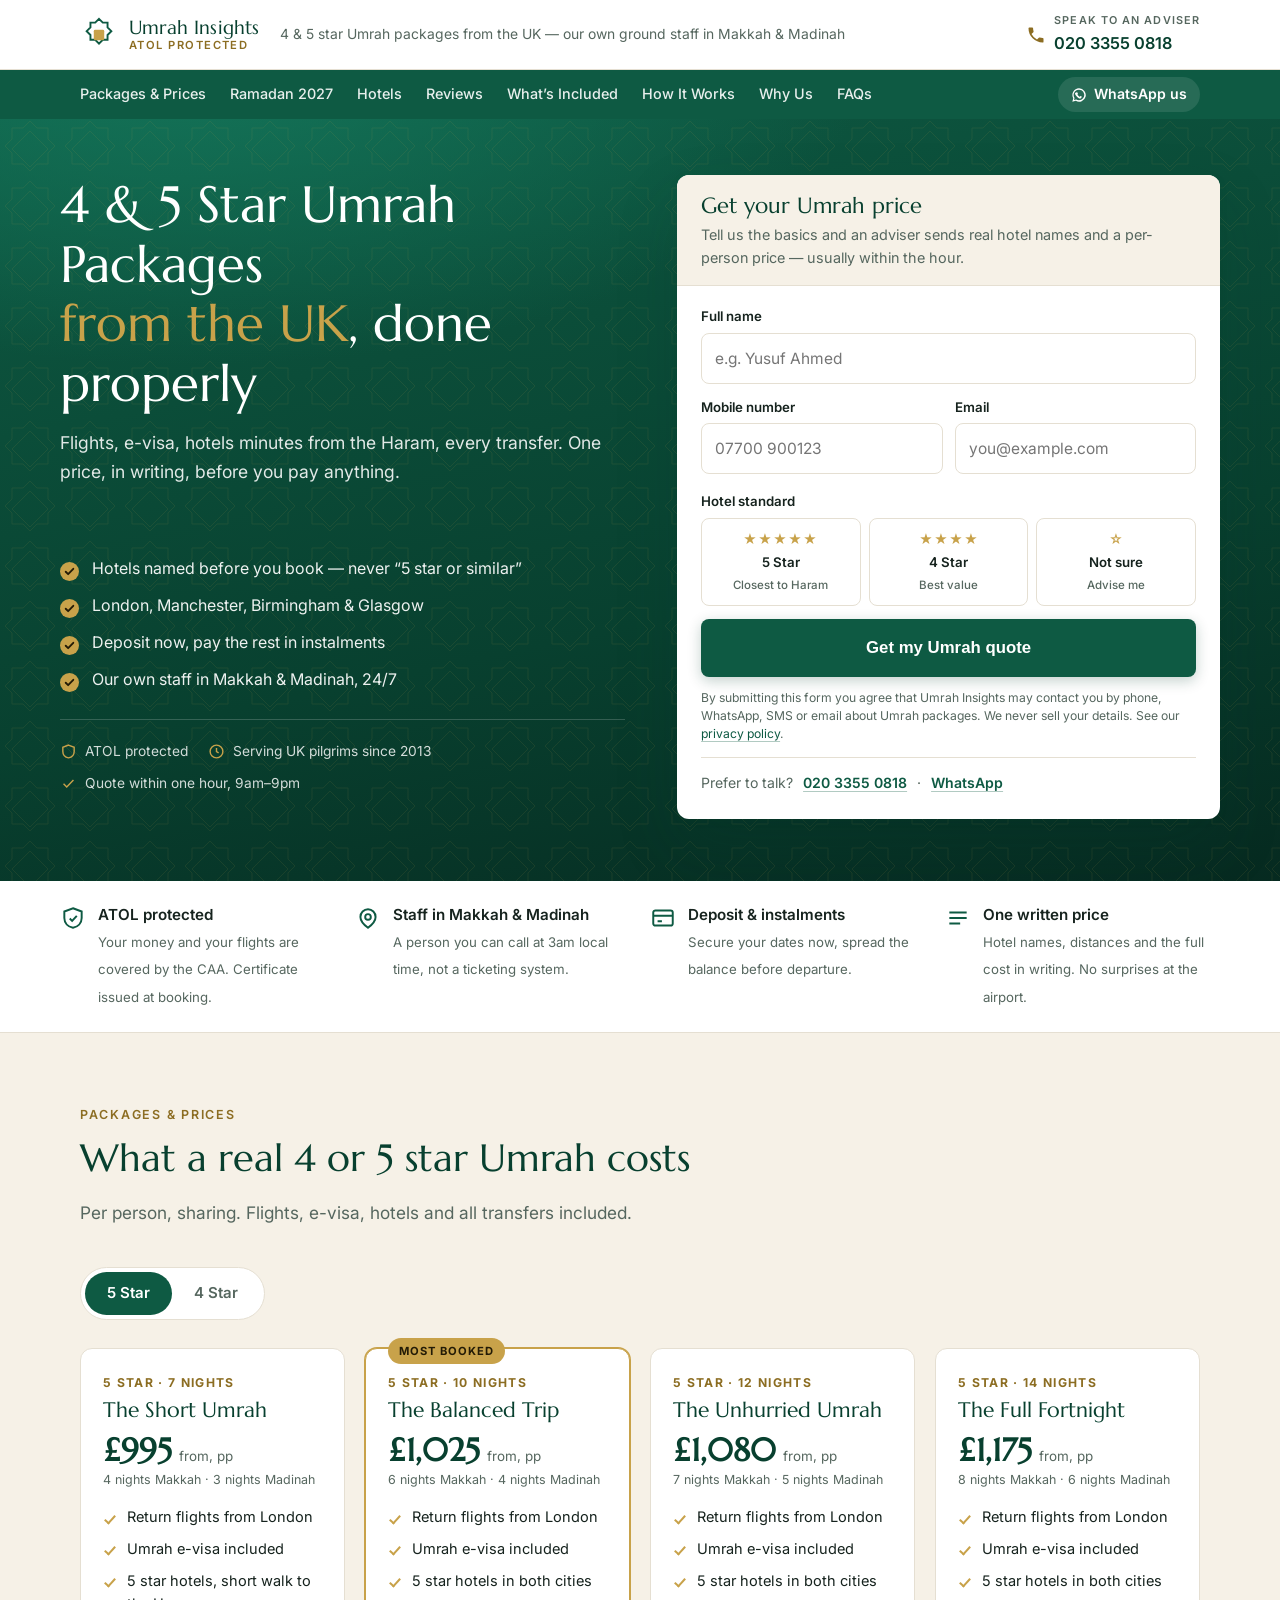
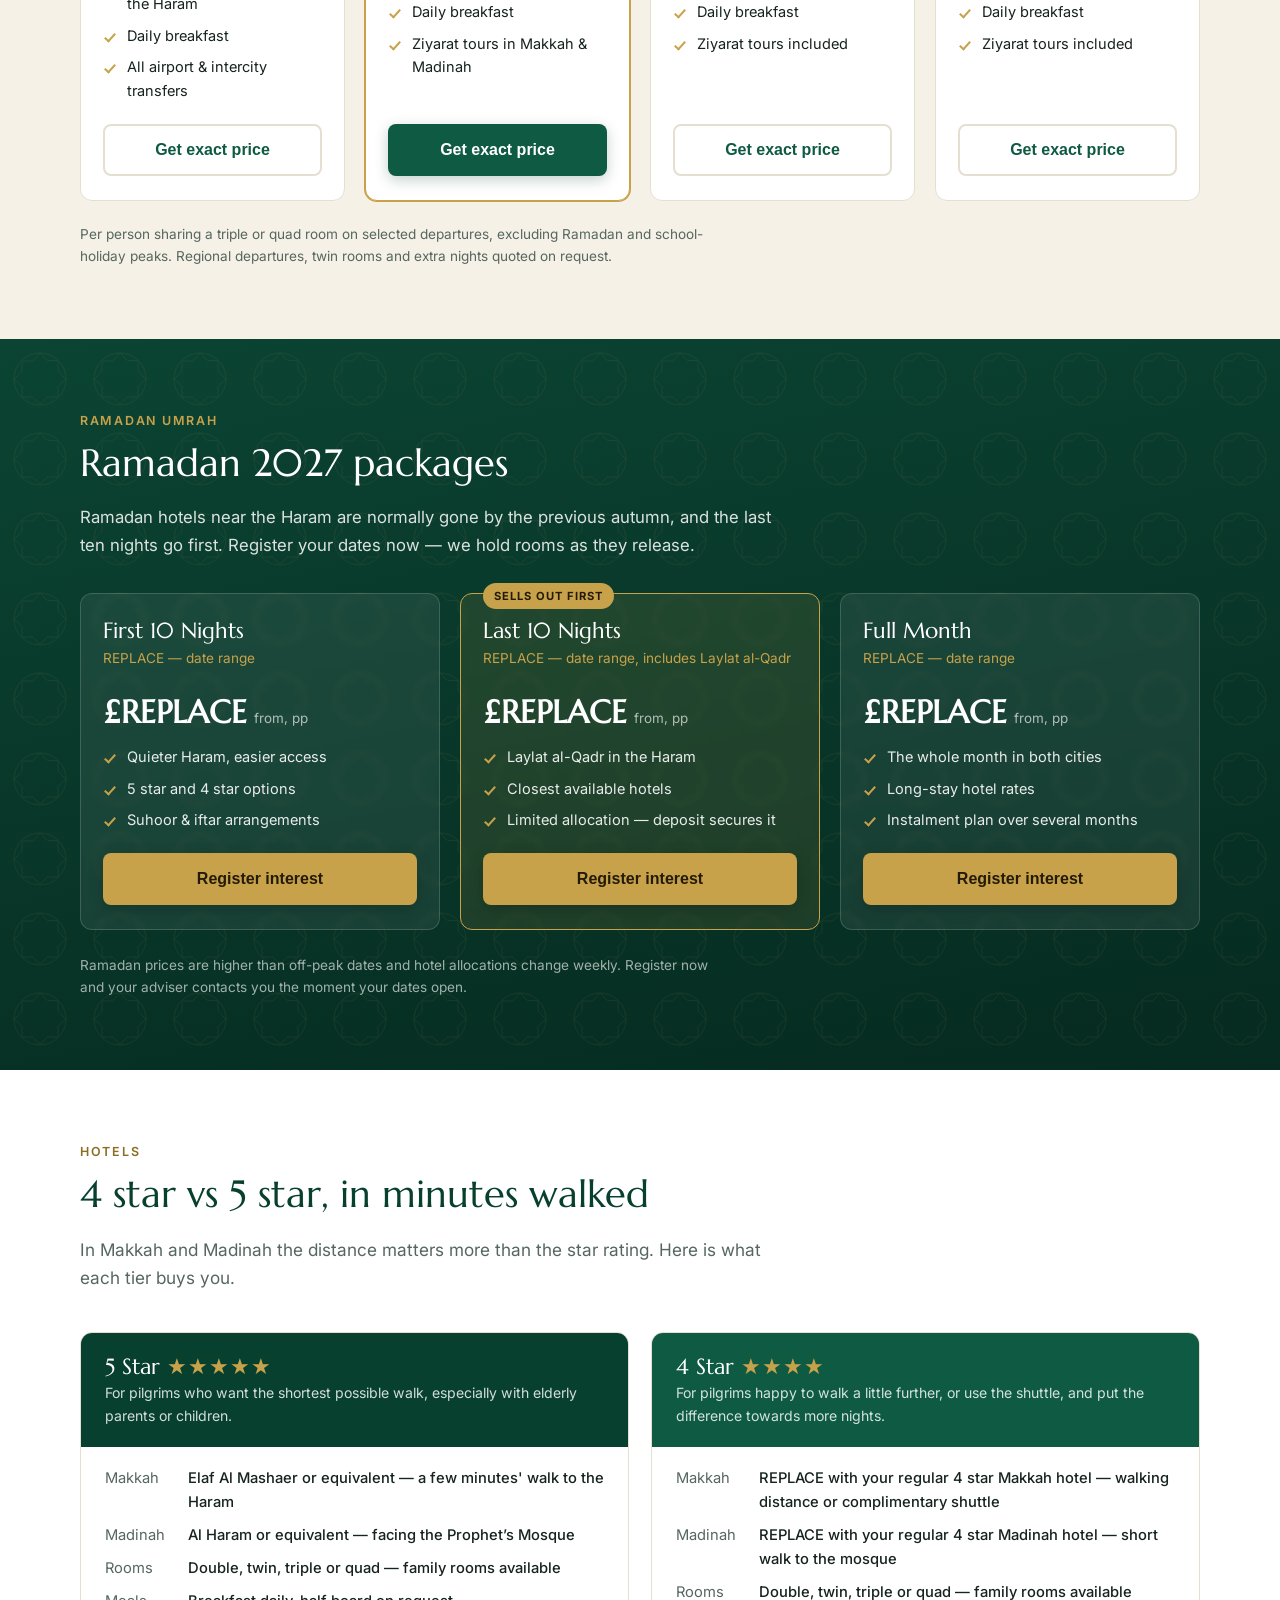
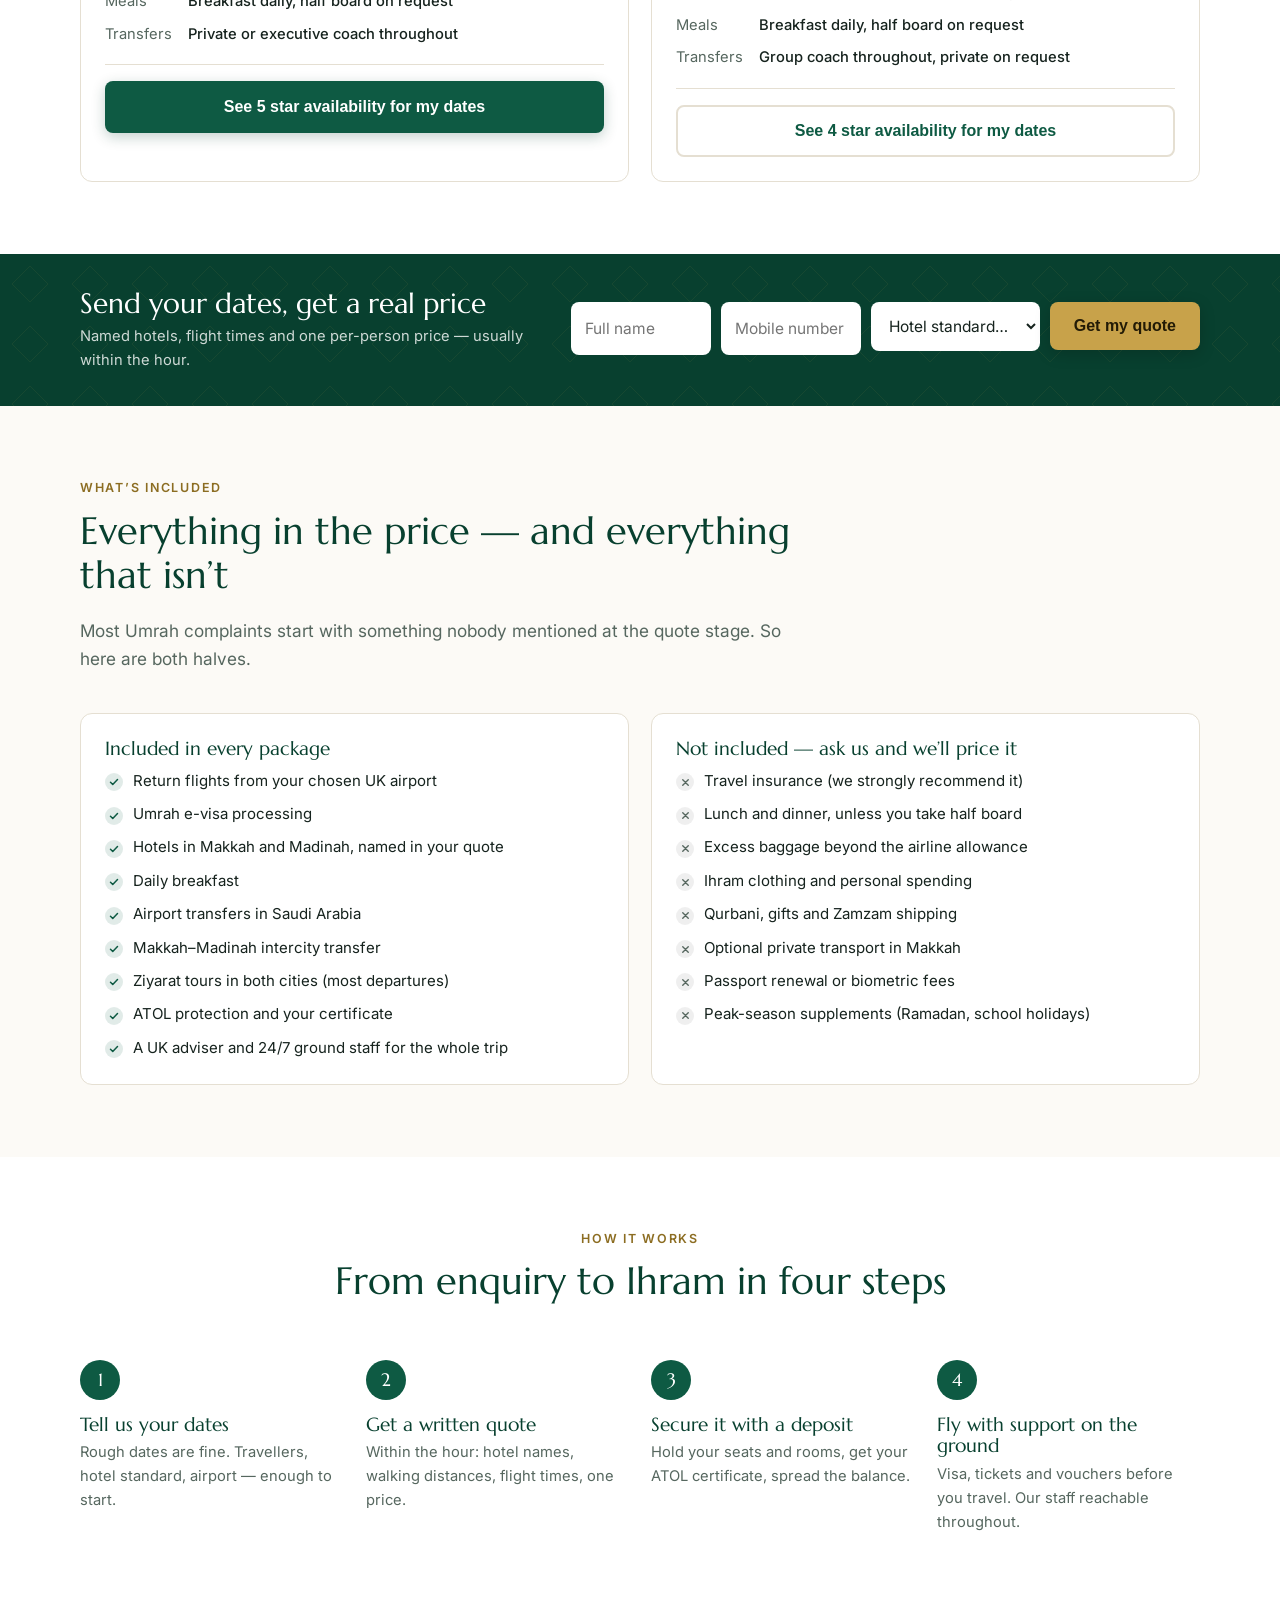
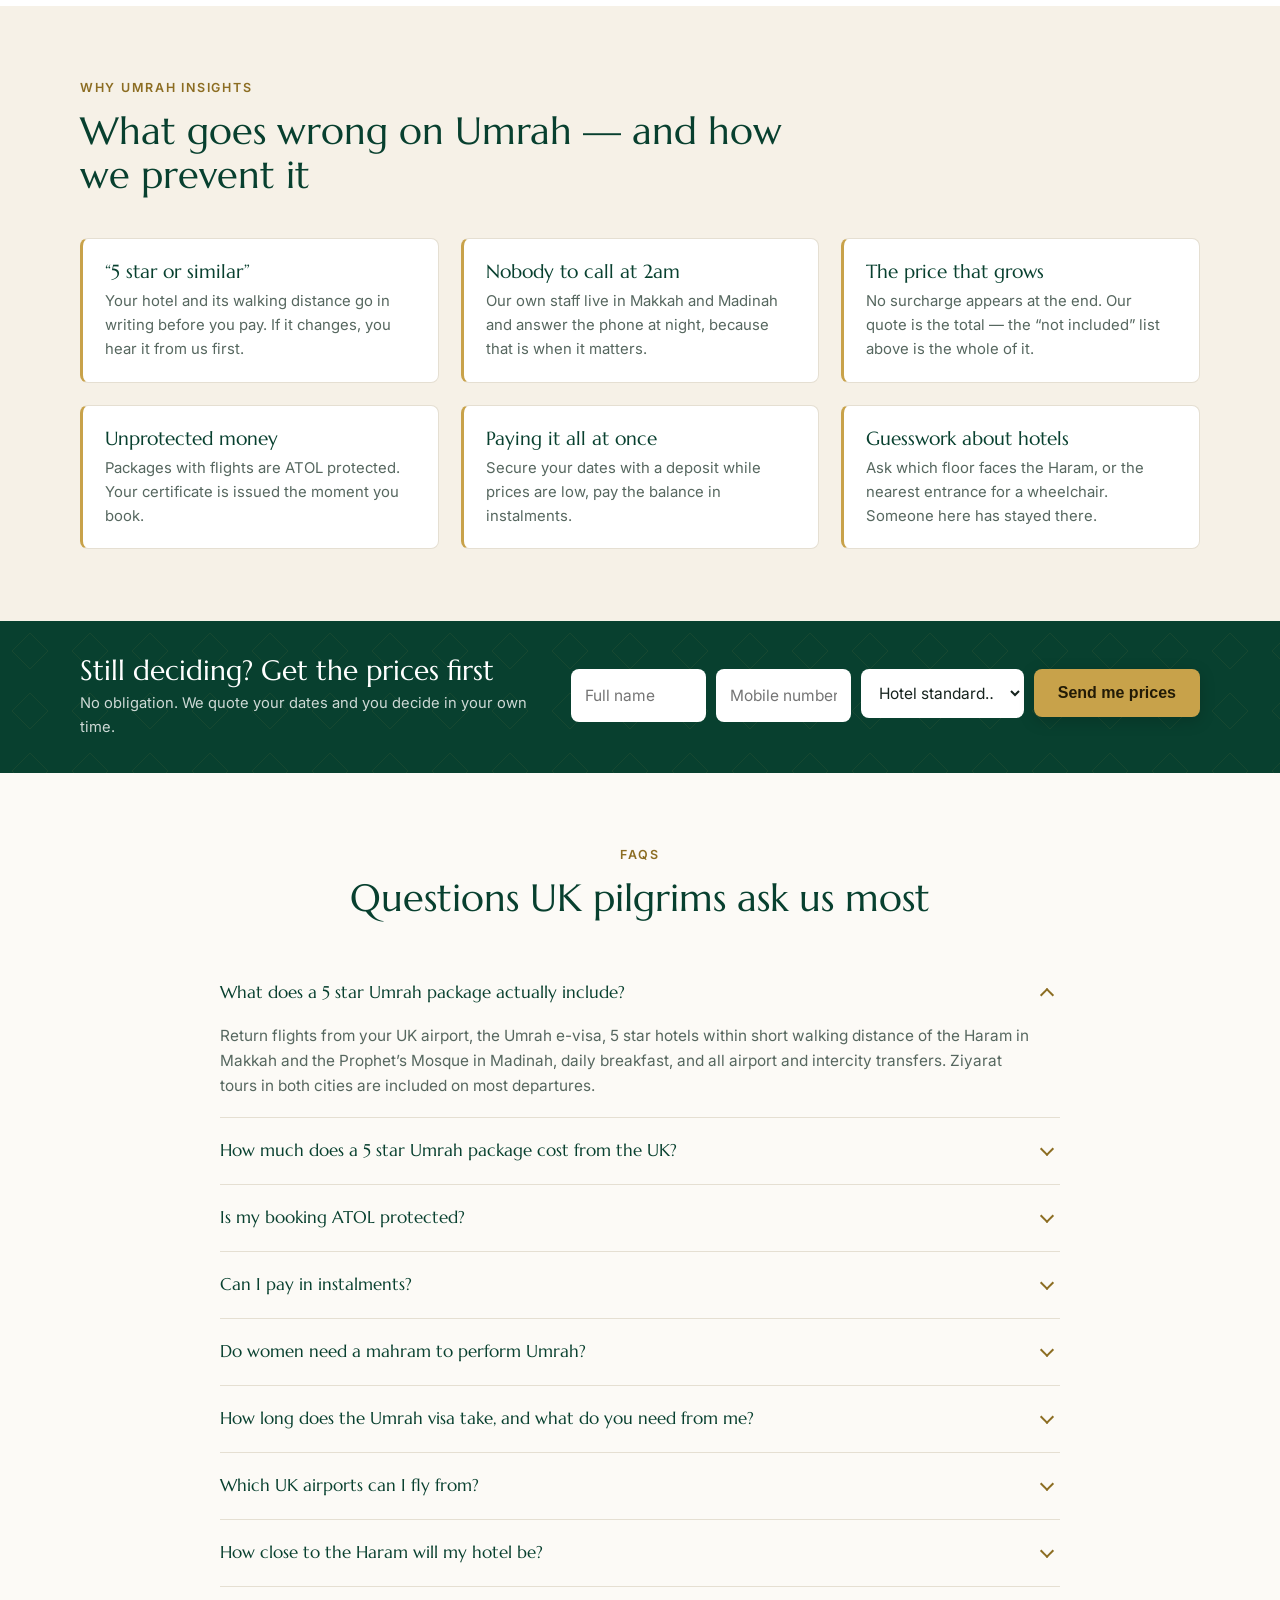
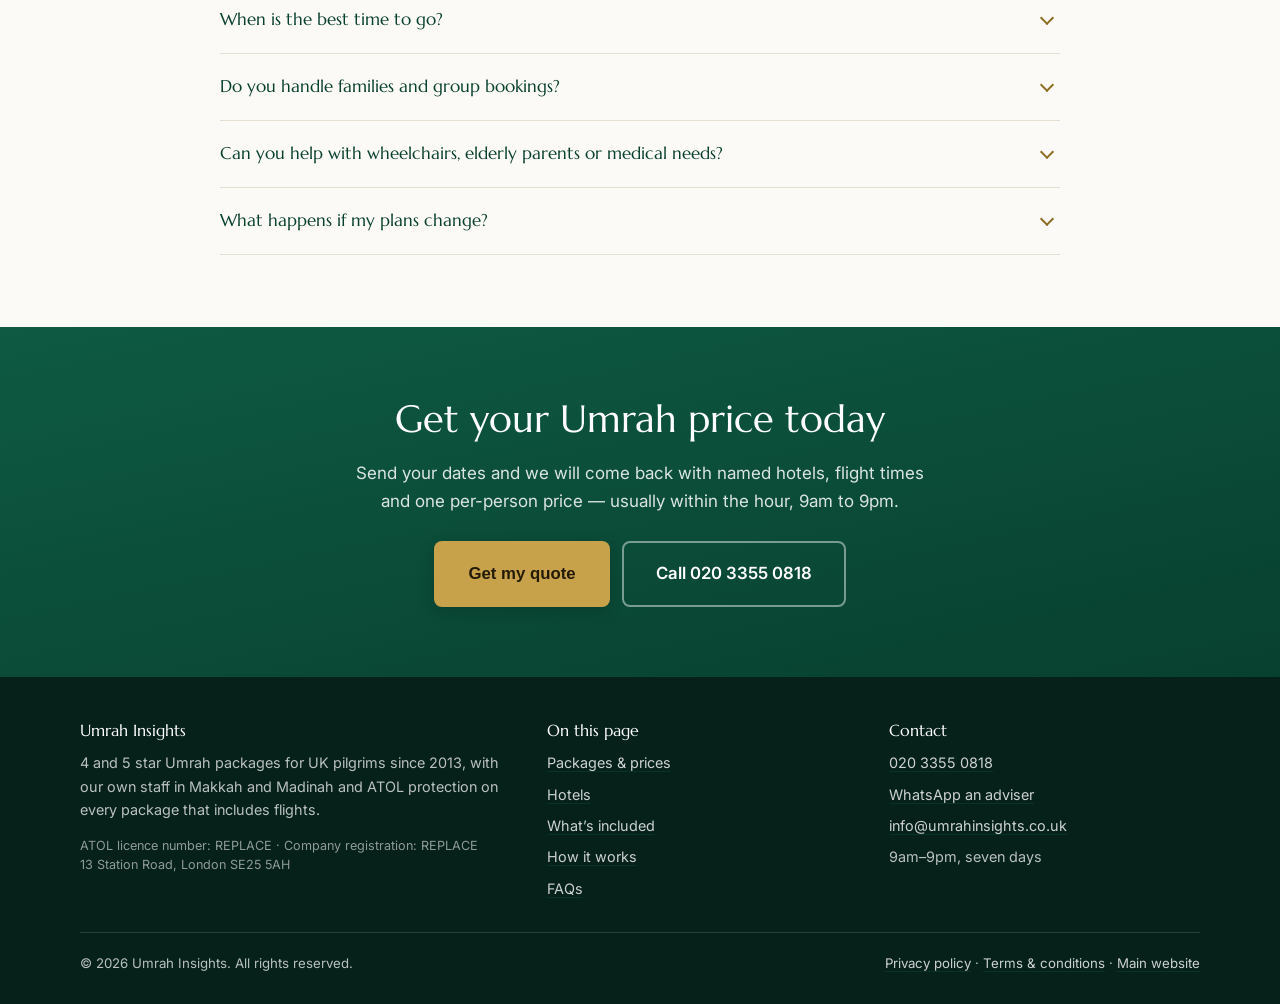
==== index.html @ 928cb1f3 "Umrah conversion landing page — UK 4 and 5 star lead capture Static landing page for UK Google Ads t" ====
<!DOCTYPE html>
<html lang="en-GB">
<head>
<meta charset="utf-8">
<meta name="viewport" content="width=device-width, initial-scale=1">
<title>4 &amp; 5 Star Umrah Packages 2026 from the UK | ATOL Protected | Umrah Insights</title>
<meta name="description" content="Premium 4 and 5 star Umrah packages from the UK — flights, e-visa, hotels minutes from the Haram and all transfers. ATOL protected, own ground staff in Makkah &amp; Madinah, instalment plans. Get your quote in one hour.">
<link rel="canonical" href="https://umrahinsights.co.uk/umrah-packages-uk/">
<meta name="robots" content="index,follow,max-image-preview:large">

<meta property="og:type" content="website">
<meta property="og:locale" content="en_GB">
<meta property="og:title" content="4 &amp; 5 Star Umrah Packages from the UK — ATOL Protected">
<meta property="og:description" content="Hotels minutes from the Haram, flights from London, Manchester and Birmingham, e-visa and transfers included. Quote within one hour.">
<meta property="og:url" content="https://umrahinsights.co.uk/umrah-packages-uk/">
<meta property="og:site_name" content="Umrah Insights">

<link rel="preconnect" href="https://fonts.googleapis.com">
<link rel="preconnect" href="https://fonts.gstatic.com" crossorigin>
<!-- Fonts never block first paint: text renders in the system fallback, then swaps. -->
<link rel="preload" as="style" href="https://fonts.googleapis.com/css2?family=Marcellus&family=Inter:wght@400;500;600;700&display=swap">
<link rel="stylesheet" href="https://fonts.googleapis.com/css2?family=Marcellus&family=Inter:wght@400;500;600;700&display=swap" media="print" onload="this.media='all'">
<noscript><link rel="stylesheet" href="https://fonts.googleapis.com/css2?family=Marcellus&family=Inter:wght@400;500;600;700&display=swap"></noscript>
<link rel="stylesheet" href="assets/css/umrah.css">
<link rel="icon" href="data:image/svg+xml,<svg xmlns='http://www.w3.org/2000/svg' viewBox='0 0 32 32'><rect width='32' height='32' rx='6' fill='%230E5A43'/><path d='M16 5l3 3h4v4l3 3-3 3v4h-4l-3 3-3-3H9v-4l-3-3 3-3V8h4z' fill='none' stroke='%23C8A24A' stroke-width='1.6'/><rect x='12' y='12' width='8' height='8' rx='1' fill='%23C8A24A'/></svg>">

<!-- ==============================================================
     GOOGLE ADS / GA4 — replace both IDs before spending a penny.
     AW-XXXXXXXXXX = Google Ads conversion ID
     G-XXXXXXXXXX  = GA4 measurement ID
     Conversion, call and WhatsApp events fire from assets/js/umrah.js
     ============================================================== -->
<script>window.dataLayer=window.dataLayer||[];function gtag(){dataLayer.push(arguments);}gtag('js',new Date());</script>
<script async src="https://www.googletagmanager.com/gtag/js?id=AW-XXXXXXXXXX"></script>
<script>gtag('config','AW-XXXXXXXXXX');gtag('config','G-XXXXXXXXXX');</script>

<script type="application/ld+json">
{
  "@context":"https://schema.org",
  "@graph":[
    {
      "@type":"TravelAgency",
      "@id":"https://umrahinsights.co.uk/#org",
      "name":"Umrah Insights",
      "url":"https://umrahinsights.co.uk/",
      "telephone":"+44-20-3355-0818",
      "email":"info@umrahinsights.co.uk",
      "priceRange":"££",
      "areaServed":{"@type":"Country","name":"United Kingdom"},
      "address":{"@type":"PostalAddress","streetAddress":"13 Station Road","addressLocality":"London","postalCode":"SE25 5AH","addressCountry":"GB"},
      "contactPoint":{"@type":"ContactPoint","telephone":"+44-20-3355-0818","contactType":"sales","areaServed":"GB","availableLanguage":["English","Urdu","Arabic"]}
    },
    {
      "@type":"Service",
      "name":"4 and 5 Star Umrah Packages from the UK",
      "serviceType":"Umrah pilgrimage package",
      "provider":{"@id":"https://umrahinsights.co.uk/#org"},
      "areaServed":{"@type":"Country","name":"United Kingdom"},
      "description":"All-inclusive 4 and 5 star Umrah packages departing from London, Manchester, Birmingham and Glasgow. Return flights, Umrah e-visa, hotels near the Haram in Makkah and Madinah, and all ground transfers included. ATOL protected."
    },
    {
      "@type":"FAQPage",
      "mainEntity":[
        {"@type":"Question","name":"What does a 5 star Umrah package actually include?","acceptedAnswer":{"@type":"Answer","text":"Return flights from your UK airport, the Umrah e-visa, 5 star hotels within short walking distance of the Haram in Makkah and the Prophet's Mosque in Madinah, daily breakfast, and all airport and intercity transfers by private or executive coach. Ziyarat tours in both cities are included on most departures."}},
        {"@type":"Question","name":"How much does a 5 star Umrah package cost from the UK?","acceptedAnswer":{"@type":"Answer","text":"5 star packages typically start around £995 per person for 7 nights and rise with duration, hotel choice and how close to the Haram you want to be. Ramadan and school holiday departures cost more. Send your dates for an exact per-person price."}},
        {"@type":"Question","name":"Is my Umrah package ATOL protected?","acceptedAnswer":{"@type":"Answer","text":"Yes. Every package that includes flights is sold under our ATOL licence, so the flight element of your booking is financially protected by the Civil Aviation Authority. You receive your ATOL certificate at the point of booking."}},
        {"@type":"Question","name":"Can I pay for Umrah in instalments?","acceptedAnswer":{"@type":"Answer","text":"Yes. Most bookings can be secured with a deposit, with the balance spread in instalments up to a set number of weeks before departure. Terms depend on how far ahead you book and the airline's ticketing deadline."}},
        {"@type":"Question","name":"Do women need a mahram to perform Umrah?","acceptedAnswer":{"@type":"Answer","text":"Saudi Arabia no longer requires a mahram for women travelling for Umrah, of any age. Women may travel alone or in a group. If you would prefer to join an accompanied group departure, tell us and we will place you on one."}},
        {"@type":"Question","name":"How long does the Umrah visa take?","acceptedAnswer":{"@type":"Answer","text":"The Umrah e-visa is usually issued within a few working days once we have your passport details and photograph. Your passport must have at least six months validity from the date of travel."}},
        {"@type":"Question","name":"Which UK airports do you depart from?","acceptedAnswer":{"@type":"Answer","text":"London Heathrow and Gatwick, Manchester, Birmingham and Glasgow are our regular departure points, flying direct or with one short connection to Jeddah or Madinah."}},
        {"@type":"Question","name":"How close to the Haram are your hotels?","acceptedAnswer":{"@type":"Answer","text":"Our 5 star Makkah hotels are within a few minutes' walk of the Haram, and our 5 star Madinah hotels sit directly opposite the Prophet's Mosque. 4 star hotels are typically a short walk or a complimentary shuttle ride away. We confirm the exact hotel and walking distance in writing before you pay."}},
        {"@type":"Question","name":"What is the best time to perform Umrah?","acceptedAnswer":{"@type":"Answer","text":"For comfort, the cooler months from November to February are ideal, with mild weather in both cities. Ramadan carries the greatest reward and the greatest crowds, and sells out earliest — Ramadan hotels are usually gone by the preceding autumn."}},
        {"@type":"Question","name":"Do you take group and family bookings?","acceptedAnswer":{"@type":"Answer","text":"Yes. We handle family bookings with connecting or adjacent rooms, and organised groups from mosques and community organisations, including group leader arrangements and dedicated coaches."}}
      ]
    }
  ]
}
</script>
</head>
<body>

<a class="skip" href="#quote-form">Skip to the enquiry form</a>

<!-- ── Header ─────────────────────────────────────────────────── -->
<header class="head" id="top">
  <div class="head__top">
    <div class="wrap head__top-in">
      <a class="logo" href="#top" aria-label="Umrah Insights">
        <svg class="logo__mark" viewBox="0 0 40 40" aria-hidden="true">
          <path d="M20 3l4 4h5v5l4 4-4 4v5h-5l-4 4-4-4H11v-5l-4-4 4-4V7h5z" fill="none" stroke="#0E5A43" stroke-width="2"/>
          <rect x="14.5" y="14.5" width="11" height="11" rx="1.5" fill="#C8A24A"/>
        </svg>
        <span class="logo__txt"><strong>Umrah Insights</strong><em>ATOL Protected</em></span>
      </a>
      <p class="head__claim">4 &amp; 5 star Umrah packages from the UK &mdash; our own ground staff in Makkah &amp; Madinah</p>
      <div class="head__contact">
        <a class="head__tel" href="tel:+442033550818" data-track="phone-header">
          <svg class="ic" viewBox="0 0 24 24" aria-hidden="true" style="width:20px;height:20px;color:var(--gold-dk)"><path d="M6.6 10.8a15 15 0 006.6 6.6l2.2-2.2a1 1 0 011-.25 11.4 11.4 0 003.6.57 1 1 0 011 1V20a1 1 0 01-1 1A17 17 0 013 4a1 1 0 011-1h3.5a1 1 0 011 1 11.4 11.4 0 00.57 3.6 1 1 0 01-.25 1z" fill="currentColor"/></svg>
          <span><span class="lbl">Speak to an adviser</span><b>020 3355 0818</b></span>
        </a>
      </div>
    </div>
  </div>

  <div class="head__bar">
    <div class="wrap head__bar-in">
      <nav class="head__nav" aria-label="Page sections">
        <a href="#packages">Packages &amp; Prices</a>
        <a href="#ramadan">Ramadan 2027</a>
        <a href="#hotels">Hotels</a>
        <a href="#reviews">Reviews</a>
        <a href="#included">What&rsquo;s Included</a>
        <a href="#how">How It Works</a>
        <a href="#why">Why Us</a>
        <a href="#faq">FAQs</a>
      </nav>
      <a class="head__wa" href="https://wa.me/442033550818" data-track="whatsapp-header" rel="noopener">
        <svg class="ic" viewBox="0 0 24 24" aria-hidden="true" style="width:16px;height:16px"><path fill="currentColor" d="M12 2a10 10 0 00-8.6 15L2 22l5.2-1.3A10 10 0 1012 2zm0 18a8 8 0 01-4.1-1.1l-.3-.2-3.1.8.8-3-.2-.3A8 8 0 1112 20zm4.4-5.8c-.2-.1-1.4-.7-1.6-.8-.2-.1-.4-.1-.6.1l-.8 1c-.1.2-.3.2-.5.1a6.5 6.5 0 01-3.2-2.8c-.1-.2 0-.4.1-.5l.4-.5.2-.4v-.4l-.8-1.8c-.2-.4-.4-.4-.6-.4h-.5a1 1 0 00-.7.3A2.9 2.9 0 006 9.4c0 1.7 1.2 3.3 1.4 3.5a11 11 0 004.3 3.8c1.6.6 1.9.5 2.3.5a2.5 2.5 0 001.6-1.2 2 2 0 00.2-1.2c-.1-.1-.2-.2-.4-.3z"/></svg>
        WhatsApp us
      </a>
    </div>
  </div>
</header>

<main>

<!-- ── Hero + primary lead form ───────────────────────────────── -->
<section class="hero">
  <div class="wrap hero__in">
    <div class="hero__copy">
      <h1>4 &amp; 5 Star Umrah Packages<br><span class="hl">from the UK</span>, done properly</h1>
      <p class="hero__sub">Flights, e-visa, hotels minutes from the Haram, every transfer.
      One price, in writing, before you pay anything.</p>
    </div>

    <!-- Proof points are a separate grid child so that on mobile they
         fall BELOW the form — the form stays within a thumb's reach of
         the headline instead of a screen and a half down. -->
    <div class="hero__proof">
      <ul class="hero__pts">
        <li>Hotels named before you book &mdash; never &ldquo;5 star or similar&rdquo;</li>
        <li>London, Manchester, Birmingham &amp; Glasgow</li>
        <li>Deposit now, pay the rest in instalments</li>
        <li>Our own staff in Makkah &amp; Madinah, 24/7</li>
      </ul>

      <div class="hero__trust">
        <span><svg viewBox="0 0 24 24" fill="none" stroke="currentColor" stroke-width="2" aria-hidden="true"><path d="M12 3l8 3v6c0 4.5-3.2 8-8 9-4.8-1-8-4.5-8-9V6z"/></svg> ATOL protected</span>
        <span><svg viewBox="0 0 24 24" fill="none" stroke="currentColor" stroke-width="2" aria-hidden="true"><circle cx="12" cy="12" r="9"/><path d="M12 7v5l3 2"/></svg> Serving UK pilgrims since 2013</span>
        <span><svg viewBox="0 0 24 24" fill="none" stroke="currentColor" stroke-width="2" aria-hidden="true"><path d="M5 12.5l4.5 4.5L19 7"/></svg> Quote within one hour, 9am&ndash;9pm</span>
      </div>
    </div>

    <!-- Step 1 of the enquiry: four fields, nothing else. -->
    <aside class="quote" id="quote">
      <div class="quote__top">
        <h2>Get your Umrah price</h2>
        <p>Tell us the basics and an adviser sends real hotel names and a per-person price &mdash; usually within the hour.</p>
      </div>
      <div class="quote__body">
        <form id="quote-form" novalidate action="submit-lead.php" method="post">
          <!-- Honeypot: hidden from people, irresistible to bots. -->
          <div style="position:absolute;left:-9999px" aria-hidden="true">
            <label>Do not fill this in <input type="text" name="website_hp" tabindex="-1" autocomplete="off"></label>
          </div>
          <div class="field">
            <label for="q-name">Full name</label>
            <input id="q-name" name="name" type="text" autocomplete="name" required placeholder="e.g. Yusuf Ahmed">
            <span data-err></span>
          </div>
          <div class="row2">
            <div class="field">
              <label for="q-phone">Mobile number</label>
              <input id="q-phone" name="phone" type="tel" autocomplete="tel" inputmode="tel" required placeholder="07700 900123">
              <span data-err></span>
            </div>
            <div class="field">
              <label for="q-email">Email</label>
              <input id="q-email" name="email" type="email" autocomplete="email" required placeholder="you@example.com">
              <span data-err></span>
            </div>
          </div>

          <div class="field" role="group" aria-labelledby="tier-lbl">
            <label id="tier-lbl">Hotel standard</label>
            <div class="tier">
              <input type="radio" id="t5" name="tier" value="5 star" required>
              <label for="t5"><span class="stars" aria-hidden="true">&#9733;&#9733;&#9733;&#9733;&#9733;</span>5 Star<small>Closest to Haram</small></label>
              <input type="radio" id="t4" name="tier" value="4 star">
              <label for="t4"><span class="stars" aria-hidden="true">&#9733;&#9733;&#9733;&#9733;</span>4 Star<small>Best value</small></label>
              <input type="radio" id="tb" name="tier" value="Not sure yet">
              <label for="tb"><span class="stars" aria-hidden="true">&#9734;</span>Not sure<small>Advise me</small></label>
            </div>
            <span data-err></span>
          </div>

          <button class="btn btn--primary btn--block btn--lg" type="submit" data-track="cta-hero">
            Get my Umrah quote
          </button>

          <p class="consent">By submitting this form you agree that Umrah Insights may contact you by
          phone, WhatsApp, SMS or email about Umrah packages. We never sell your details.
          See our <a href="privacy-policy.html">privacy policy</a>.</p>
        </form>

        <div class="quote__alt">
          <span>Prefer to talk?</span>
          <a href="tel:+442033550818" data-track="phone-form">020 3355 0818</a>
          <span aria-hidden="true">&middot;</span>
          <a href="https://wa.me/442033550818" data-track="whatsapp-form" rel="noopener">WhatsApp</a>
        </div>
      </div>
    </aside>
  </div>
</section>

<!-- ── Trust strip ────────────────────────────────────────────── -->
<section class="strip" aria-label="Why book with us">
  <div class="wrap strip__in">
    <div class="strip__item">
      <svg viewBox="0 0 24 24" fill="none" stroke="currentColor" stroke-width="1.8" aria-hidden="true"><path d="M12 3l8 3v6c0 4.5-3.2 8-8 9-4.8-1-8-4.5-8-9V6z"/><path d="M9 12.5l2.2 2.2L15.5 10"/></svg>
      <div><b>ATOL protected</b><span>Your money and your flights are covered by the CAA. Certificate issued at booking.</span></div>
    </div>
    <div class="strip__item">
      <svg viewBox="0 0 24 24" fill="none" stroke="currentColor" stroke-width="1.8" aria-hidden="true"><path d="M12 21s7-5.2 7-10a7 7 0 10-14 0c0 4.8 7 10 7 10z"/><circle cx="12" cy="11" r="2.6"/></svg>
      <div><b>Staff in Makkah &amp; Madinah</b><span>A person you can call at 3am local time, not a ticketing system.</span></div>
    </div>
    <div class="strip__item">
      <svg viewBox="0 0 24 24" fill="none" stroke="currentColor" stroke-width="1.8" aria-hidden="true"><rect x="3" y="5" width="18" height="14" rx="2"/><path d="M3 10h18M7 15h4"/></svg>
      <div><b>Deposit &amp; instalments</b><span>Secure your dates now, spread the balance before departure.</span></div>
    </div>
    <div class="strip__item">
      <svg viewBox="0 0 24 24" fill="none" stroke="currentColor" stroke-width="1.8" aria-hidden="true"><path d="M4 7h16M4 12h16M4 17h10"/></svg>
      <div><b>One written price</b><span>Hotel names, distances and the full cost in writing. No surprises at the airport.</span></div>
    </div>
  </div>
</section>

<!-- ── Packages ───────────────────────────────────────────────── -->
<section class="sec sec--sand" id="packages">
  <div class="wrap">
    <div class="sec__head">
      <p class="sec__kicker">Packages &amp; prices</p>
      <h2>What a real 4 or 5 star Umrah costs</h2>
      <p class="lede">Per person, sharing. Flights, e-visa, hotels and all transfers included.</p>
    </div>

    <div class="tabs" role="tablist" aria-label="Hotel standard">
      <button type="button" role="tab" id="tab-5" aria-controls="panel-5" aria-selected="true">5 Star</button>
      <button type="button" role="tab" id="tab-4" aria-controls="panel-4" aria-selected="false">4 Star</button>
    </div>

    <div class="pkgs" id="panel-5" role="tabpanel" aria-labelledby="tab-5">
      <article class="pkg">
        <p class="pkg__tier">5 Star &middot; 7 nights</p>
        <h3>The Short Umrah</h3>
        <div class="pkg__price"><b>&pound;995</b><span>from, pp</span></div>
        <p class="pkg__pp">4 nights Makkah &middot; 3 nights Madinah</p>
        <ul class="pkg__list">
          <li>Return flights from London</li>
          <li>Umrah e-visa included</li>
          <li>5 star hotels, short walk to the Haram</li>
          <li>Daily breakfast</li>
          <li>All airport &amp; intercity transfers</li>
        </ul>
        <button class="btn btn--outline btn--block pkg__cta" type="button" data-open-quote data-pkg="5 star — 7 nights">Get exact price</button>
      </article>

      <article class="pkg pkg--flag">
        <span class="pkg__flag">Most booked</span>
        <p class="pkg__tier">5 Star &middot; 10 nights</p>
        <h3>The Balanced Trip</h3>
        <div class="pkg__price"><b>&pound;1,025</b><span>from, pp</span></div>
        <p class="pkg__pp">6 nights Makkah &middot; 4 nights Madinah</p>
        <ul class="pkg__list">
          <li>Return flights from London</li>
          <li>Umrah e-visa included</li>
          <li>5 star hotels in both cities</li>
          <li>Daily breakfast</li>
          <li>Ziyarat tours in Makkah &amp; Madinah</li>
        </ul>
        <button class="btn btn--primary btn--block pkg__cta" type="button" data-open-quote data-pkg="5 star — 10 nights">Get exact price</button>
      </article>

      <article class="pkg">
        <p class="pkg__tier">5 Star &middot; 12 nights</p>
        <h3>The Unhurried Umrah</h3>
        <div class="pkg__price"><b>&pound;1,080</b><span>from, pp</span></div>
        <p class="pkg__pp">7 nights Makkah &middot; 5 nights Madinah</p>
        <ul class="pkg__list">
          <li>Return flights from London</li>
          <li>Umrah e-visa included</li>
          <li>5 star hotels in both cities</li>
          <li>Daily breakfast</li>
          <li>Ziyarat tours included</li>
        </ul>
        <button class="btn btn--outline btn--block pkg__cta" type="button" data-open-quote data-pkg="5 star — 12 nights">Get exact price</button>
      </article>

      <article class="pkg">
        <p class="pkg__tier">5 Star &middot; 14 nights</p>
        <h3>The Full Fortnight</h3>
        <div class="pkg__price"><b>&pound;1,175</b><span>from, pp</span></div>
        <p class="pkg__pp">8 nights Makkah &middot; 6 nights Madinah</p>
        <ul class="pkg__list">
          <li>Return flights from London</li>
          <li>Umrah e-visa included</li>
          <li>5 star hotels in both cities</li>
          <li>Daily breakfast</li>
          <li>Ziyarat tours included</li>
        </ul>
        <button class="btn btn--outline btn--block pkg__cta" type="button" data-open-quote data-pkg="5 star — 14 nights">Get exact price</button>
      </article>
    </div>

    <div class="pkgs" id="panel-4" role="tabpanel" aria-labelledby="tab-4" hidden>
      <article class="pkg">
        <p class="pkg__tier">4 Star &middot; 7 nights</p>
        <h3>The Short Umrah</h3>
        <div class="pkg__price"><b>&pound;REPLACE</b><span>from, pp</span></div>
        <p class="pkg__pp">4 nights Makkah &middot; 3 nights Madinah</p>
        <ul class="pkg__list">
          <li>Return flights from London</li>
          <li>Umrah e-visa included</li>
          <li>4 star hotels, walk or shuttle to the Haram</li>
          <li>Daily breakfast</li>
          <li>All airport &amp; intercity transfers</li>
        </ul>
        <button class="btn btn--outline btn--block pkg__cta" type="button" data-open-quote data-pkg="4 star — 7 nights">Get exact price</button>
      </article>

      <article class="pkg">
        <p class="pkg__tier">4 Star &middot; 10 nights</p>
        <h3>The Balanced Trip</h3>
        <div class="pkg__price"><b>&pound;REPLACE</b><span>from, pp</span></div>
        <p class="pkg__pp">6 nights Makkah &middot; 4 nights Madinah</p>
        <ul class="pkg__list">
          <li>Return flights from London</li>
          <li>Umrah e-visa included</li>
          <li>4 star hotels in both cities</li>
          <li>Daily breakfast</li>
          <li>Ziyarat tours included</li>
        </ul>
        <button class="btn btn--outline btn--block pkg__cta" type="button" data-open-quote data-pkg="4 star — 10 nights">Get exact price</button>
      </article>

      <article class="pkg pkg--flag">
        <span class="pkg__flag">Best value</span>
        <p class="pkg__tier">4 Star &middot; 12 nights</p>
        <h3>The Unhurried Umrah</h3>
        <div class="pkg__price"><b>&pound;960</b><span>from, pp</span></div>
        <p class="pkg__pp">7 nights Makkah &middot; 5 nights Madinah</p>
        <ul class="pkg__list">
          <li>Return flights from London</li>
          <li>Umrah e-visa included</li>
          <li>4 star hotels in both cities</li>
          <li>Daily breakfast</li>
          <li>Ziyarat tours included</li>
        </ul>
        <button class="btn btn--primary btn--block pkg__cta" type="button" data-open-quote data-pkg="4 star — 12 nights">Get exact price</button>
      </article>

      <article class="pkg">
        <p class="pkg__tier">4 Star &middot; 14 nights</p>
        <h3>The Full Fortnight</h3>
        <div class="pkg__price"><b>&pound;REPLACE</b><span>from, pp</span></div>
        <p class="pkg__pp">8 nights Makkah &middot; 6 nights Madinah</p>
        <ul class="pkg__list">
          <li>Return flights from London</li>
          <li>Umrah e-visa included</li>
          <li>4 star hotels in both cities</li>
          <li>Daily breakfast</li>
          <li>Ziyarat tours included</li>
        </ul>
        <button class="btn btn--outline btn--block pkg__cta" type="button" data-open-quote data-pkg="4 star — 14 nights">Get exact price</button>
      </article>
    </div>

    <p class="pkgs__note">Per person sharing a triple or quad room on selected departures, excluding
    Ramadan and school-holiday peaks. Regional departures, twin rooms and extra nights quoted on request.</p>
  </div>
</section>

<!-- ── Ramadan ────────────────────────────────────────────────
     REPLACE the three prices and the two dates before launch.
     Run this section as its own ad group — "ramadan umrah packages"
     is the highest-intent, highest-value term in the account.
     ─────────────────────────────────────────────────────────── -->
<section class="ram" id="ramadan">
  <div class="wrap">
    <div class="ram__head">
      <p class="sec__kicker sec__kicker--light">Ramadan Umrah</p>
      <h2>Ramadan 2027 packages</h2>
      <p class="ram__lede">Ramadan hotels near the Haram are normally gone by the previous autumn, and
      the last ten nights go first. Register your dates now &mdash; we hold rooms as they release.</p>
    </div>

    <div class="ram__grid">
      <article class="ram__card">
        <h3>First 10 Nights</h3>
        <p class="ram__when">REPLACE &mdash; date range</p>
        <div class="pkg__price"><b>&pound;REPLACE</b><span>from, pp</span></div>
        <ul class="pkg__list">
          <li>Quieter Haram, easier access</li>
          <li>5 star and 4 star options</li>
          <li>Suhoor &amp; iftar arrangements</li>
        </ul>
        <button class="btn btn--gold btn--block pkg__cta" type="button" data-open-quote data-pkg="Ramadan — first 10 nights">Register interest</button>
      </article>

      <article class="ram__card ram__card--flag">
        <span class="pkg__flag">Sells out first</span>
        <h3>Last 10 Nights</h3>
        <p class="ram__when">REPLACE &mdash; date range, includes Laylat al-Qadr</p>
        <div class="pkg__price"><b>&pound;REPLACE</b><span>from, pp</span></div>
        <ul class="pkg__list">
          <li>Laylat al-Qadr in the Haram</li>
          <li>Closest available hotels</li>
          <li>Limited allocation &mdash; deposit secures it</li>
        </ul>
        <button class="btn btn--gold btn--block pkg__cta" type="button" data-open-quote data-pkg="Ramadan — last 10 nights">Register interest</button>
      </article>

      <article class="ram__card">
        <h3>Full Month</h3>
        <p class="ram__when">REPLACE &mdash; date range</p>
        <div class="pkg__price"><b>&pound;REPLACE</b><span>from, pp</span></div>
        <ul class="pkg__list">
          <li>The whole month in both cities</li>
          <li>Long-stay hotel rates</li>
          <li>Instalment plan over several months</li>
        </ul>
        <button class="btn btn--gold btn--block pkg__cta" type="button" data-open-quote data-pkg="Ramadan — full month">Register interest</button>
      </article>
    </div>

    <p class="ram__note">Ramadan prices are higher than off-peak dates and hotel allocations change
    weekly. Register now and your adviser contacts you the moment your dates open.</p>
  </div>
</section>

<!-- ── Hotel tiers ────────────────────────────────────────────── -->
<section class="sec" id="hotels">
  <div class="wrap">
    <div class="sec__head">
      <p class="sec__kicker">Hotels</p>
      <h2>4 star vs 5 star, in minutes walked</h2>
      <p class="lede">In Makkah and Madinah the distance matters more than the star rating. Here is what
      each tier buys you.</p>
    </div>

    <div class="tiers">
      <div class="tcard tcard--gold">
        <div class="tcard__top">
          <h3>5 Star <span class="stars" aria-hidden="true">&#9733;&#9733;&#9733;&#9733;&#9733;</span></h3>
          <p>For pilgrims who want the shortest possible walk, especially with elderly parents or children.</p>
        </div>
        <div class="tcard__body">
          <dl>
            <dt>Makkah</dt><dd>Elaf Al Mashaer or equivalent &mdash; a few minutes' walk to the Haram</dd>
            <dt>Madinah</dt><dd>Al Haram or equivalent &mdash; facing the Prophet&rsquo;s Mosque</dd>
            <dt>Rooms</dt><dd>Double, twin, triple or quad &mdash; family rooms available</dd>
            <dt>Meals</dt><dd>Breakfast daily, half board on request</dd>
            <dt>Transfers</dt><dd>Private or executive coach throughout</dd>
          </dl>
          <div class="tcard__foot">
            <button class="btn btn--primary btn--block" type="button" data-open-quote data-pkg="5 star — hotels section">See 5 star availability for my dates</button>
          </div>
        </div>
      </div>

      <div class="tcard">
        <div class="tcard__top">
          <h3>4 Star <span class="stars" aria-hidden="true">&#9733;&#9733;&#9733;&#9733;</span></h3>
          <p>For pilgrims happy to walk a little further, or use the shuttle, and put the difference towards more nights.</p>
        </div>
        <div class="tcard__body">
          <dl>
            <dt>Makkah</dt><dd>REPLACE with your regular 4 star Makkah hotel &mdash; walking distance or complimentary shuttle</dd>
            <dt>Madinah</dt><dd>REPLACE with your regular 4 star Madinah hotel &mdash; short walk to the mosque</dd>
            <dt>Rooms</dt><dd>Double, twin, triple or quad &mdash; family rooms available</dd>
            <dt>Meals</dt><dd>Breakfast daily, half board on request</dd>
            <dt>Transfers</dt><dd>Group coach throughout, private on request</dd>
          </dl>
          <div class="tcard__foot">
            <button class="btn btn--outline btn--block" type="button" data-open-quote data-pkg="4 star — hotels section">See 4 star availability for my dates</button>
          </div>
        </div>
      </div>
    </div>
  </div>
</section>

<!-- ── Inline lead band 1 ─────────────────────────────────── -->
<section class="band" aria-label="Get an Umrah quote">
  <div class="wrap band__in">
    <div class="band__copy">
      <h2>Send your dates, get a real price</h2>
      <p>Named hotels, flight times and one per-person price &mdash; usually within the hour.</p>
    </div>
    <form class="band__form" id="band-form-1" novalidate>
      <div style="position:absolute;left:-9999px" aria-hidden="true">
        <label>Do not fill this in <input type="text" name="website_hp" tabindex="-1" autocomplete="off"></label>
      </div>
      <div class="field">
        <label for="b1-name" class="sr">Full name</label>
        <input id="b1-name" name="name" type="text" autocomplete="name" required placeholder="Full name">
        <span data-err></span>
      </div>
      <div class="field">
        <label for="b1-phone" class="sr">Mobile number</label>
        <input id="b1-phone" name="phone" type="tel" inputmode="tel" autocomplete="tel" required placeholder="Mobile number">
        <span data-err></span>
      </div>
      <div class="field">
        <label for="b1-tier" class="sr">Hotel standard</label>
        <select id="b1-tier" name="tier" required>
          <option value="">Hotel standard&hellip;</option>
          <option value="5 star">5 star</option>
          <option value="4 star">4 star</option>
          <option value="Not sure yet">Not sure &mdash; advise me</option>
        </select>
        <span data-err></span>
      </div>
      <button class="btn btn--gold" type="submit" data-track="cta-band-1">Get my quote</button>
    </form>
  </div>
</section>

<!-- ── Included / not included ────────────────────────────────── -->
<section class="sec sec--cream" id="included">
  <div class="wrap">
    <div class="sec__head">
      <p class="sec__kicker">What&rsquo;s included</p>
      <h2>Everything in the price &mdash; and everything that isn&rsquo;t</h2>
      <p class="lede">Most Umrah complaints start with something nobody mentioned at the quote stage.
      So here are both halves.</p>
    </div>

    <div class="incl">
      <div class="incl__col">
        <h3>Included in every package</h3>
        <ul class="incl--yes">
          <li>Return flights from your chosen UK airport</li>
          <li>Umrah e-visa processing</li>
          <li>Hotels in Makkah and Madinah, named in your quote</li>
          <li>Daily breakfast</li>
          <li>Airport transfers in Saudi Arabia</li>
          <li>Makkah&ndash;Madinah intercity transfer</li>
          <li>Ziyarat tours in both cities (most departures)</li>
          <li>ATOL protection and your certificate</li>
          <li>A UK adviser and 24/7 ground staff for the whole trip</li>
        </ul>
      </div>
      <div class="incl__col">
        <h3>Not included &mdash; ask us and we&rsquo;ll price it</h3>
        <ul class="incl--no">
          <li>Travel insurance (we strongly recommend it)</li>
          <li>Lunch and dinner, unless you take half board</li>
          <li>Excess baggage beyond the airline allowance</li>
          <li>Ihram clothing and personal spending</li>
          <li>Qurbani, gifts and Zamzam shipping</li>
          <li>Optional private transport in Makkah</li>
          <li>Passport renewal or biometric fees</li>
          <li>Peak-season supplements (Ramadan, school holidays)</li>
        </ul>
      </div>
    </div>
  </div>
</section>

<!-- ── How it works ───────────────────────────────────────────── -->
<section class="sec" id="how">
  <div class="wrap">
    <div class="sec__head center">
      <p class="sec__kicker">How it works</p>
      <h2>From enquiry to Ihram in four steps</h2>
    </div>
    <ol class="steps">
      <li class="step">
        <h3>Tell us your dates</h3>
        <p>Rough dates are fine. Travellers, hotel standard, airport &mdash; enough to start.</p>
      </li>
      <li class="step">
        <h3>Get a written quote</h3>
        <p>Within the hour: hotel names, walking distances, flight times, one price.</p>
      </li>
      <li class="step">
        <h3>Secure it with a deposit</h3>
        <p>Hold your seats and rooms, get your ATOL certificate, spread the balance.</p>
      </li>
      <li class="step">
        <h3>Fly with support on the ground</h3>
        <p>Visa, tickets and vouchers before you travel. Our staff reachable throughout.</p>
      </li>
    </ol>
  </div>
</section>

<!-- ── Why us ─────────────────────────────────────────────────── -->
<section class="sec sec--sand" id="why">
  <div class="wrap">
    <div class="sec__head">
      <p class="sec__kicker">Why Umrah Insights</p>
      <h2>What goes wrong on Umrah &mdash; and how we prevent it</h2>
    </div>
    <div class="why">
      <div class="why__item">
        <h3>&ldquo;5 star or similar&rdquo;</h3>
        <p>Your hotel and its walking distance go in writing before you pay. If it changes, you hear it
        from us first.</p>
      </div>
      <div class="why__item">
        <h3>Nobody to call at 2am</h3>
        <p>Our own staff live in Makkah and Madinah and answer the phone at night, because that is when
        it matters.</p>
      </div>
      <div class="why__item">
        <h3>The price that grows</h3>
        <p>No surcharge appears at the end. Our quote is the total &mdash; the &ldquo;not included&rdquo; list above is
        the whole of it.</p>
      </div>
      <div class="why__item">
        <h3>Unprotected money</h3>
        <p>Packages with flights are ATOL protected. Your certificate is issued the moment you book.</p>
      </div>
      <div class="why__item">
        <h3>Paying it all at once</h3>
        <p>Secure your dates with a deposit while prices are low, pay the balance in instalments.</p>
      </div>
      <div class="why__item">
        <h3>Guesswork about hotels</h3>
        <p>Ask which floor faces the Haram, or the nearest entrance for a wheelchair. Someone here has
        stayed there.</p>
      </div>
    </div>
  </div>
</section>

<!-- ── Customer video stories ─────────────────────────────────
     For each tile: set data-video to an 11-character YouTube ID
     (data-video-type="youtube") or to a file path such as
     assets/video/story-1.mp4 (data-video-type="file"), drop a
     poster frame at assets/img/video-0N.jpg (405×720) and edit
     the caption. Nothing loads from YouTube until a click, so the
     page stays fast. A tile with a missing poster hides itself,
     and while all four are placeholders the whole section stays
     hidden — safe to publish today.
     ─────────────────────────────────────────────────────────── -->
<section class="sec" id="reviews" hidden>
  <div class="wrap">
    <div class="sec__head center">
      <p class="sec__kicker">Reviews</p>
      <h2>Pilgrims who travelled with us</h2>
    </div>
    <div class="vids">
      <figure class="vid">
        <button class="vid__btn" type="button"
                data-video="REPLACE_VIDEO_1"
                data-video-type="youtube"
                data-video-title="Umrah Insights customer story 1">
          <img class="vid__poster" src="assets/img/video-01.jpg" alt="" loading="lazy" width="405" height="720">
          <span class="vid__play" aria-hidden="true"></span>
          <span class="sr">Play customer story 1</span>
        </button>
        <figcaption>REPLACE &mdash; name, package, month</figcaption>
      </figure>
      <figure class="vid">
        <button class="vid__btn" type="button"
                data-video="REPLACE_VIDEO_2"
                data-video-type="youtube"
                data-video-title="Umrah Insights customer story 2">
          <img class="vid__poster" src="assets/img/video-02.jpg" alt="" loading="lazy" width="405" height="720">
          <span class="vid__play" aria-hidden="true"></span>
          <span class="sr">Play customer story 2</span>
        </button>
        <figcaption>REPLACE &mdash; name, package, month</figcaption>
      </figure>
      <figure class="vid">
        <button class="vid__btn" type="button"
                data-video="REPLACE_VIDEO_3"
                data-video-type="youtube"
                data-video-title="Umrah Insights customer story 3">
          <img class="vid__poster" src="assets/img/video-03.jpg" alt="" loading="lazy" width="405" height="720">
          <span class="vid__play" aria-hidden="true"></span>
          <span class="sr">Play customer story 3</span>
        </button>
        <figcaption>REPLACE &mdash; name, package, month</figcaption>
      </figure>
      <figure class="vid">
        <button class="vid__btn" type="button"
                data-video="REPLACE_VIDEO_4"
                data-video-type="youtube"
                data-video-title="Umrah Insights customer story 4">
          <img class="vid__poster" src="assets/img/video-04.jpg" alt="" loading="lazy" width="405" height="720">
          <span class="vid__play" aria-hidden="true"></span>
          <span class="sr">Play customer story 4</span>
        </button>
        <figcaption>REPLACE &mdash; name, package, month</figcaption>
      </figure>
    </div>
    <div class="center" style="margin-top:30px">
      <button class="btn btn--primary btn--lg" type="button" data-open-quote data-pkg="after videos">Get my Umrah quote</button>
    </div>
  </div>
</section>

<!-- ── Inline lead band 2 ─────────────────────────────────── -->
<section class="band" aria-label="Get an Umrah quote">
  <div class="wrap band__in">
    <div class="band__copy">
      <h2>Still deciding? Get the prices first</h2>
      <p>No obligation. We quote your dates and you decide in your own time.</p>
    </div>
    <form class="band__form" id="band-form-2" novalidate>
      <div style="position:absolute;left:-9999px" aria-hidden="true">
        <label>Do not fill this in <input type="text" name="website_hp" tabindex="-1" autocomplete="off"></label>
      </div>
      <div class="field">
        <label for="b2-name" class="sr">Full name</label>
        <input id="b2-name" name="name" type="text" autocomplete="name" required placeholder="Full name">
        <span data-err></span>
      </div>
      <div class="field">
        <label for="b2-phone" class="sr">Mobile number</label>
        <input id="b2-phone" name="phone" type="tel" inputmode="tel" autocomplete="tel" required placeholder="Mobile number">
        <span data-err></span>
      </div>
      <div class="field">
        <label for="b2-tier" class="sr">Hotel standard</label>
        <select id="b2-tier" name="tier" required>
          <option value="">Hotel standard&hellip;</option>
          <option value="5 star">5 star</option>
          <option value="4 star">4 star</option>
          <option value="Not sure yet">Not sure &mdash; advise me</option>
        </select>
        <span data-err></span>
      </div>
      <button class="btn btn--gold" type="submit" data-track="cta-band-2">Send me prices</button>
    </form>
  </div>
</section>

<!-- ── FAQ ────────────────────────────────────────────────────── -->
<section class="sec sec--cream" id="faq">
  <div class="wrap">
    <div class="sec__head center">
      <p class="sec__kicker">FAQs</p>
      <h2>Questions UK pilgrims ask us most</h2>
    </div>
    <div class="faq">
      <details open>
        <summary>What does a 5 star Umrah package actually include?</summary>
        <p>Return flights from your UK airport, the Umrah e-visa, 5 star hotels within short walking
        distance of the Haram in Makkah and the Prophet&rsquo;s Mosque in Madinah, daily breakfast, and all
        airport and intercity transfers. Ziyarat tours in both cities are included on most departures.</p>
      </details>
      <details>
        <summary>How much does a 5 star Umrah package cost from the UK?</summary>
        <p>5 star packages typically start around &pound;995 per person for 7 nights and rise with duration,
        hotel choice and how close to the Haram you want to be. Ramadan and school holiday departures
        cost more and sell out first. Send us your dates and we will quote the exact per-person price.</p>
      </details>
      <details>
        <summary>Is my booking ATOL protected?</summary>
        <p>Yes. Every package that includes flights is sold under our ATOL licence, so the flight element
        of your booking is financially protected by the Civil Aviation Authority. Your ATOL certificate
        is issued at the point of booking &mdash; if you are ever offered a package without one, walk away.</p>
      </details>
      <details>
        <summary>Can I pay in instalments?</summary>
        <p>Yes. Most bookings can be secured with a deposit and the balance spread in instalments up to
        a set number of weeks before departure. How far you can spread it depends on how early you book
        and the airline&rsquo;s ticketing deadline &mdash; booking early gives you both a lower price and longer
        to pay.</p>
      </details>
      <details>
        <summary>Do women need a mahram to perform Umrah?</summary>
        <p>No. Saudi Arabia no longer requires a mahram for women travelling for Umrah, at any age.
        Women may travel alone or with a group. If you would rather join an accompanied group departure,
        tell your adviser and we will place you on one.</p>
      </details>
      <details>
        <summary>How long does the Umrah visa take, and what do you need from me?</summary>
        <p>The Umrah e-visa is usually issued within a few working days once we have your passport
        details and a photograph. Your passport must have at least six months&rsquo; validity from your
        travel date. We handle the application itself.</p>
      </details>
      <details>
        <summary>Which UK airports can I fly from?</summary>
        <p>London Heathrow and Gatwick, Manchester, Birmingham and Glasgow are our regular departure
        points, flying direct or with one short connection to Jeddah or Madinah. Regional departures may
        carry a supplement, which we show in your quote rather than adding later.</p>
      </details>
      <details>
        <summary>How close to the Haram will my hotel be?</summary>
        <p>Our 5 star Makkah hotels are within a few minutes&rsquo; walk of the Haram, and our 5 star Madinah
        hotels sit directly opposite the Prophet&rsquo;s Mosque. 4 star hotels are typically a slightly longer
        walk or a complimentary shuttle ride. We confirm the exact hotel and its distance in writing
        before you pay anything.</p>
      </details>
      <details>
        <summary>When is the best time to go?</summary>
        <p>For comfort, November to February gives mild weather in both cities. Ramadan carries the
        greatest reward and the greatest crowds, and Ramadan hotels are normally sold out by the
        preceding autumn &mdash; if you are considering it, enquire early rather than nearer the time.</p>
      </details>
      <details>
        <summary>Do you handle families and group bookings?</summary>
        <p>Yes. We arrange family bookings with connecting or adjacent rooms, and organised groups from
        mosques and community organisations, including group leader arrangements and dedicated coaches.
        Tell us the group size and we will quote accordingly.</p>
      </details>
      <details>
        <summary>Can you help with wheelchairs, elderly parents or medical needs?</summary>
        <p>Yes &mdash; and this is where hotel distance matters most. Tell your adviser about mobility needs
        up front and we will recommend hotels by entrance and walking route, arrange airport assistance,
        and brief our ground staff before you arrive.</p>
      </details>
      <details>
        <summary>What happens if my plans change?</summary>
        <p>Amendment and cancellation terms depend on the airline and hotel rules attached to your
        booking, and they are set out in your booking confirmation and in our
        <a href="terms.html">terms and conditions</a>. Ask your adviser to explain them before you pay
        the deposit &mdash; a good agent tells you this before, not after.</p>
      </details>
    </div>
  </div>
</section>

<!-- ── Closing CTA ────────────────────────────────────────────── -->
<section class="close">
  <div class="wrap wrap--narrow">
    <h2>Get your Umrah price today</h2>
    <p>Send your dates and we will come back with named hotels, flight times and one per-person
    price &mdash; usually within the hour, 9am to 9pm.</p>
    <div class="close__cta">
      <button class="btn btn--gold btn--lg" type="button" data-open-quote data-pkg="closing CTA">Get my quote</button>
      <a class="btn btn--ghost btn--lg" href="tel:+442033550818" data-track="phone-footer">Call 020 3355 0818</a>
    </div>
  </div>
</section>

</main>

<!-- ── Footer ─────────────────────────────────────────────────── -->
<footer class="foot">
  <div class="wrap">
    <div class="foot__in">
      <div>
        <h4>Umrah Insights</h4>
        <p>4 and 5 star Umrah packages for UK pilgrims since 2013, with our own staff in Makkah and
        Madinah and ATOL protection on every package that includes flights.</p>
        <p class="foot__small">ATOL licence number: REPLACE &middot; Company registration: REPLACE<br>
        13 Station Road, London SE25 5AH</p>
      </div>
      <div>
        <h4>On this page</h4>
        <ul>
          <li><a href="#packages">Packages &amp; prices</a></li>
          <li><a href="#hotels">Hotels</a></li>
          <li><a href="#included">What&rsquo;s included</a></li>
          <li><a href="#how">How it works</a></li>
          <li><a href="#faq">FAQs</a></li>
        </ul>
      </div>
      <div>
        <h4>Contact</h4>
        <ul>
          <li><a href="tel:+442033550818" data-track="phone-footer-link">020 3355 0818</a></li>
          <li><a href="https://wa.me/442033550818" data-track="whatsapp-footer" rel="noopener">WhatsApp an adviser</a></li>
          <li><a href="mailto:info@umrahinsights.co.uk" data-track="email-footer">info@umrahinsights.co.uk</a></li>
          <li>9am&ndash;9pm, seven days</li>
        </ul>
      </div>
    </div>
    <div class="foot__legal">
      <p>&copy; <span id="yr">2026</span> Umrah Insights. All rights reserved.</p>
      <p><a href="privacy-policy.html">Privacy policy</a> &middot; <a href="terms.html">Terms &amp; conditions</a> &middot; <a href="https://umrahinsights.co.uk/">Main website</a></p>
    </div>
  </div>
</footer>

<!-- ── Sticky mobile bar ──────────────────────────────────────── -->
<div class="sticky" role="region" aria-label="Contact Umrah Insights">
  <a class="btn btn--outline" href="tel:+442033550818" data-track="phone-sticky">Call</a>
  <a class="btn btn--outline" href="https://wa.me/442033550818" data-track="whatsapp-sticky" rel="noopener">WhatsApp</a>
  <button class="btn btn--primary" type="button" data-open-quote data-pkg="sticky bar">Get my quote</button>
</div>

<!-- ── Enquiry modal ──────────────────────────────────────────── -->
<div class="modal" id="modal" hidden aria-hidden="true" role="dialog" aria-modal="true" aria-labelledby="modal-title">
  <div class="modal__card">
    <button class="modal__x" type="button" data-close-modal aria-label="Close">&times;</button>

    <!-- Stage 1: same four fields as the hero form -->
    <div data-step="1">
      <div class="modal__top">
        <div class="prog"><span class="on"></span><span></span></div>
        <h2 id="modal-title">Get your Umrah price</h2>
        <p>Step 1 of 2 &mdash; how do we reach you?</p>
      </div>
      <div class="modal__body">
        <form id="modal-form" novalidate>
          <!-- Honeypot: hidden from people, irresistible to bots. -->
          <div style="position:absolute;left:-9999px" aria-hidden="true">
            <label>Do not fill this in <input type="text" name="website_hp" tabindex="-1" autocomplete="off"></label>
          </div>
          <input type="hidden" name="package_interest" value="">
          <div class="field">
            <label for="m-name">Full name</label>
            <input id="m-name" name="name" type="text" autocomplete="name" required placeholder="e.g. Yusuf Ahmed">
            <span data-err></span>
          </div>
          <div class="row2">
            <div class="field">
              <label for="m-phone">Mobile number</label>
              <input id="m-phone" name="phone" type="tel" autocomplete="tel" inputmode="tel" required placeholder="07700 900123">
              <span data-err></span>
            </div>
            <div class="field">
              <label for="m-email">Email</label>
              <input id="m-email" name="email" type="email" autocomplete="email" required placeholder="you@example.com">
              <span data-err></span>
            </div>
          </div>
          <div class="field" role="group" aria-labelledby="m-tier-lbl">
            <label id="m-tier-lbl">Hotel standard</label>
            <div class="tier">
              <input type="radio" id="m-t5" name="tier" value="5 star" required>
              <label for="m-t5"><span class="stars" aria-hidden="true">&#9733;&#9733;&#9733;&#9733;&#9733;</span>5 Star<small>Closest to Haram</small></label>
              <input type="radio" id="m-t4" name="tier" value="4 star">
              <label for="m-t4"><span class="stars" aria-hidden="true">&#9733;&#9733;&#9733;&#9733;</span>4 Star<small>Best value</small></label>
              <input type="radio" id="m-tb" name="tier" value="Not sure yet">
              <label for="m-tb"><span class="stars" aria-hidden="true">&#9734;</span>Not sure<small>Advise me</small></label>
            </div>
            <span data-err></span>
          </div>
          <button class="btn btn--primary btn--block btn--lg" type="submit" data-track="cta-modal">Continue</button>
          <p class="consent">By submitting this form you agree that Umrah Insights may contact you by
          phone, WhatsApp, SMS or email about Umrah packages. We never sell your details.
          See our <a href="privacy-policy.html">privacy policy</a>.</p>
        </form>
      </div>
    </div>

    <!-- Stage 2: trip detail. Optional — the lead is already banked. -->
    <div data-step="2" hidden>
      <div class="modal__top">
        <div class="prog"><span class="on"></span><span class="on"></span></div>
        <h2>Thank you &mdash; a few details make your quote exact</h2>
        <p>Step 2 of 2 &mdash; skip it and we will simply call to ask instead.</p>
      </div>
      <div class="modal__body">
        <form id="detail-form" novalidate>
          <!-- Honeypot: hidden from people, irresistible to bots. -->
          <div style="position:absolute;left:-9999px" aria-hidden="true">
            <label>Do not fill this in <input type="text" name="website_hp" tabindex="-1" autocomplete="off"></label>
          </div>
          <div class="row2">
            <div class="field">
              <label for="d-airport">Departure airport</label>
              <select id="d-airport" name="airport">
                <option value="">Select&hellip;</option>
                <option>London Heathrow</option>
                <option>London Gatwick</option>
                <option>Manchester</option>
                <option>Birmingham</option>
                <option>Glasgow</option>
                <option>Other / flexible</option>
              </select>
            </div>
            <div class="field">
              <label for="d-month">Travel month</label>
              <select id="d-month" name="travel_month">
                <option value="">Select&hellip;</option>
                <option>As soon as possible</option>
                <option>Next 1&ndash;3 months</option>
                <option>Ramadan</option>
                <option>Easter / school holidays</option>
                <option>Summer</option>
                <option>Later in the year</option>
                <option>Not decided yet</option>
              </select>
            </div>
          </div>
          <div class="row2">
            <div class="field">
              <label for="d-nights">Nights</label>
              <select id="d-nights" name="nights">
                <option value="">Select&hellip;</option>
                <option>7 nights</option>
                <option>10 nights</option>
                <option>12 nights</option>
                <option>14 nights</option>
                <option>Other / flexible</option>
              </select>
            </div>
            <div class="field">
              <label for="d-people">Travellers</label>
              <select id="d-people" name="travellers">
                <option value="">Select&hellip;</option>
                <option>1</option>
                <option>2</option>
                <option>3&ndash;4</option>
                <option>5&ndash;9</option>
                <option>10+ (group)</option>
              </select>
            </div>
          </div>
          <div class="row2">
            <div class="field">
              <label for="d-room">Room type</label>
              <select id="d-room" name="room">
                <option value="">Select&hellip;</option>
                <option>Double / twin</option>
                <option>Triple</option>
                <option>Quad</option>
                <option>Family rooms</option>
                <option>Not sure</option>
              </select>
            </div>
            <div class="field">
              <label for="d-budget">Budget per person <span class="hint">(optional)</span></label>
              <select id="d-budget" name="budget">
                <option value="">Prefer not to say</option>
                <option>Under &pound;900</option>
                <option>&pound;900&ndash;&pound;1,200</option>
                <option>&pound;1,200&ndash;&pound;1,600</option>
                <option>&pound;1,600+</option>
              </select>
            </div>
          </div>
          <div class="field">
            <label for="d-notes">Anything we should know? <span class="hint">(mobility needs, children, group leader, preferred hotel)</span></label>
            <textarea id="d-notes" name="notes" placeholder="e.g. travelling with my mother who uses a wheelchair — closest possible hotel please"></textarea>
          </div>
          <button class="btn btn--primary btn--block btn--lg" type="submit">Send my details</button>
          <button class="modal__skip" type="button" data-skip-detail>Skip &mdash; call me instead</button>
        </form>
      </div>
    </div>

    <!-- Stage 3: confirmation -->
    <div data-step="3" hidden>
      <div class="modal__top">
        <h2>Jazak Allah khair &mdash; we have your enquiry</h2>
        <p>An adviser will be in touch shortly.</p>
      </div>
      <div class="modal__body">
        <p>You will hear from us <strong>within one hour</strong> between 9am and 9pm, with hotel names,
        flight times and one per-person price.</p>
        <p>If it is urgent, call <a href="tel:+442033550818" data-track="phone-confirm">020 3355 0818</a>
        or <a href="https://wa.me/442033550818" data-track="whatsapp-confirm" rel="noopener">message us on WhatsApp</a>.</p>
        <button class="btn btn--outline btn--block" type="button" data-close-modal>Close</button>
      </div>
    </div>
  </div>
</div>

<script src="assets/js/umrah.js" defer></script>
</body>
</html>
---- assets/css/umrah.css ----
/* ==================================================================
   Umrah Insights — 4★ & 5★ Umrah packages landing page (UK traffic)
   Single stylesheet, no framework, no build step.

   RE-THEMING: every colour on the page resolves from the tokens in
   :root below. Swap the six brand values to match umrahinsights.co.uk
   exactly and the whole page follows — nothing else hardcodes a colour.
   ================================================================== */

:root{
  /* ---- Brand -------------------------------------------------- */
  --green:     #0E5A43;   /* primary — header, buttons, headings     */
  --green-dk:  #08402F;   /* hover / deep backgrounds                */
  --green-lt:  #14755A;   /* borders and accents on dark             */
  --gold:      #C8A24A;   /* accent — stars, rules, highlights       */
  --gold-dk:   #8C6D22;   /* gold that passes contrast on light bg   */
  --sand:      #F6F1E7;   /* alternating section background          */

  /* ---- Neutrals ----------------------------------------------- */
  --ink:       #16231E;
  --muted:     #56675F;
  --line:      #E5DFD2;
  --white:     #FFFFFF;
  --cream:     #FCFAF6;

  --radius:    12px;
  --radius-sm: 8px;
  --shadow:    0 1px 2px rgba(8,64,47,.05), 0 10px 30px rgba(8,64,47,.09);
  --shadow-lg: 0 2px 8px rgba(8,64,47,.07), 0 28px 64px rgba(8,64,47,.16);

  --font-head: 'Marcellus', 'Iowan Old Style', Georgia, 'Times New Roman', serif;
  --font-body: 'Inter', system-ui, -apple-system, 'Segoe UI', Roboto, Helvetica, Arial, sans-serif;

  --wrap: 1160px;
}

/* ── Reset ─────────────────────────────────────────────────────── */
*,*::before,*::after{box-sizing:border-box}
html{-webkit-text-size-adjust:100%;scroll-behavior:smooth}
body{
  margin:0;font-family:var(--font-body);font-size:17px;line-height:1.62;
  color:var(--ink);background:var(--white);-webkit-font-smoothing:antialiased;
}
img,svg{max-width:100%}
[hidden]{display:none!important}   /* an attribute must beat a display rule */
h1,h2,h3,h4{font-family:var(--font-head);color:var(--green-dk);line-height:1.16;margin:0 0 .5em;font-weight:400}
h1{font-size:clamp(2.05rem,4.4vw,3.2rem)}
h2{font-size:clamp(1.7rem,3.1vw,2.4rem)}
h3{font-size:1.16rem}
p{margin:0 0 1em}
strong,b{font-weight:600}
a{color:var(--green);text-decoration-color:rgba(14,90,67,.32);text-underline-offset:3px}
a:hover{color:var(--gold-dk)}
ul,ol{margin:0;padding:0;list-style:none}
:focus-visible{outline:3px solid var(--gold-dk);outline-offset:2px;border-radius:3px}
table{border-collapse:collapse;width:100%}

.wrap{width:100%;max-width:var(--wrap);margin:0 auto;padding:0 20px}
.wrap--narrow{max-width:840px}
.center{text-align:center}
.ic{width:1em;height:1em;flex:none}
.skip{position:absolute;left:-9999px;top:0;background:var(--green);color:#fff;padding:10px 16px;z-index:200}
.skip:focus{left:8px;top:8px}
.sr{position:absolute;width:1px;height:1px;overflow:hidden;clip:rect(0 0 0 0);white-space:nowrap}

/* Section rhythm */
.sec{padding:72px 0}
.sec--sand{background:var(--sand)}
.sec--cream{background:var(--cream)}
.sec__head{max-width:720px;margin:0 0 40px}
.sec__head.center{margin-left:auto;margin-right:auto}
.sec__kicker{font-family:var(--font-body);font-size:.78rem;font-weight:600;letter-spacing:.14em;
  text-transform:uppercase;color:var(--gold-dk);margin:0 0 10px}
.lede{font-size:1.08rem;color:var(--muted)}

/* ── Buttons ───────────────────────────────────────────────────── */
.btn{
  display:inline-flex;align-items:center;justify-content:center;gap:.5em;
  font-weight:600;font-size:1rem;padding:15px 26px;border:2px solid transparent;
  border-radius:var(--radius-sm);cursor:pointer;text-decoration:none;text-align:center;
  transition:transform .12s ease,background .15s ease,box-shadow .15s ease;
}
.btn:active{transform:translateY(1px)}
.btn--primary{background:var(--green);color:#fff;box-shadow:0 4px 14px rgba(8,64,47,.24)}
.btn--primary:hover{background:var(--green-dk);color:#fff;box-shadow:0 6px 22px rgba(8,64,47,.3)}
.btn--gold{background:var(--gold);color:#231B06;box-shadow:0 4px 16px rgba(0,0,0,.18)}
.btn--gold:hover{background:#D6B15E;color:#231B06}
.btn--outline{background:transparent;color:var(--green);border-color:var(--line)}
.btn--outline:hover{border-color:var(--green);color:var(--green-dk)}
.btn--ghost{background:transparent;color:#fff;border-color:rgba(255,255,255,.45)}
.btn--ghost:hover{background:rgba(255,255,255,.12);color:#fff;border-color:#fff}
.btn--sm{padding:11px 20px;font-size:.93rem}
.btn--lg{padding:17px 32px;font-size:1.05rem}
.btn--block{width:100%}
.btn[disabled]{opacity:.65;cursor:not-allowed}

/* ── Header ────────────────────────────────────────────────────── */
.head{position:relative;z-index:20}
.head__top{background:var(--white);border-bottom:1px solid var(--line)}
.head__top-in{display:flex;align-items:center;gap:20px;padding-top:12px;padding-bottom:12px}
.logo{display:flex;align-items:center;gap:11px;text-decoration:none;flex:none}
.logo__mark{width:38px;height:38px;flex:none}
.logo__txt{display:flex;flex-direction:column;line-height:1.1}
.logo__txt strong{font-family:var(--font-head);font-weight:400;font-size:1.16rem;color:var(--green-dk);letter-spacing:.01em}
.logo__txt em{font-style:normal;font-size:.7rem;letter-spacing:.13em;text-transform:uppercase;color:var(--gold-dk);font-weight:600}
.head__claim{margin:0;font-size:.87rem;color:var(--muted);flex:1}
.head__contact{display:flex;align-items:center;gap:8px;flex:none}
.head__tel{display:flex;align-items:center;gap:8px;text-decoration:none;color:var(--green-dk);font-weight:600}
.head__tel .lbl{display:block;font-size:.68rem;letter-spacing:.1em;text-transform:uppercase;color:var(--muted);font-weight:600}
.head__tel b{font-size:1.02rem}

.head__bar{background:var(--green);color:#fff}
.head__bar-in{display:flex;align-items:center;justify-content:space-between;gap:16px;min-height:46px}
.head__nav{display:flex;gap:24px;overflow-x:auto;scrollbar-width:none}
.head__nav::-webkit-scrollbar{display:none}
.head__nav a{color:rgba(255,255,255,.9);text-decoration:none;font-size:.9rem;font-weight:500;
  white-space:nowrap;padding:12px 0;border-bottom:2px solid transparent}
.head__nav a:hover{color:#fff;border-bottom-color:var(--gold)}
.head__wa{display:inline-flex;align-items:center;gap:7px;color:#fff;text-decoration:none;font-size:.88rem;
  font-weight:600;white-space:nowrap;background:rgba(255,255,255,.1);padding:6px 13px;border-radius:100px}
.head__wa:hover{background:rgba(255,255,255,.2);color:#fff}

/* ── Hero ──────────────────────────────────────────────────────── */
.hero{
  position:relative;color:#fff;overflow:hidden;
  background:
    radial-gradient(1100px 520px at 15% -10%, #14755A 0%, rgba(20,117,90,0) 62%),
    linear-gradient(168deg, #0E5A43 0%, #08402F 62%, #062A20 100%);
}
/* Geometric eight-point-star lattice — a 40-byte data URI, not an image file */
.hero::before{
  content:"";position:absolute;inset:0;opacity:.10;pointer-events:none;
  background-image:url("data:image/svg+xml,%3Csvg xmlns='http://www.w3.org/2000/svg' width='60' height='60' viewBox='0 0 60 60'%3E%3Cg fill='none' stroke='%23C8A24A' stroke-width='1'%3E%3Cpath d='M30 2l7 7h11v11l7 7-7 7v11H37l-7 7-7-7H12V34l-7-7 7-7V9h11z'/%3E%3Cpath d='M30 12l18 18-18 18-18-18z'/%3E%3C/g%3E%3C/svg%3E");
}
.hero__in{position:relative;display:grid;grid-template-columns:1.02fr .98fr;gap:22px 52px;align-items:start;
  grid-template-areas:"copy form" "proof form";padding:56px 0 62px}
.hero__copy{grid-area:copy}
.hero__proof{grid-area:proof}
.quote{grid-area:form}
.hero h1{color:#fff;margin-bottom:16px}
.hero h1 .hl{color:var(--gold)}
.hero__sub{font-size:1.1rem;color:rgba(255,255,255,.88);max-width:34em;margin-bottom:24px}
.hero__pts{display:grid;gap:11px;margin:0 0 26px}
.hero__pts li{position:relative;padding-left:32px;color:rgba(255,255,255,.93);font-size:1rem}
.hero__pts li::before{
  content:"";position:absolute;left:0;top:.36em;width:19px;height:19px;border-radius:50%;
  background:var(--gold) url("data:image/svg+xml,%3Csvg xmlns='http://www.w3.org/2000/svg' viewBox='0 0 24 24'%3E%3Cpath d='M5 12.5l4.5 4.5L19 7' fill='none' stroke='%23231B06' stroke-width='3.4' stroke-linecap='round' stroke-linejoin='round'/%3E%3C/svg%3E") center/13px no-repeat;
}
.hero__trust{display:flex;flex-wrap:wrap;gap:10px 20px;align-items:center;
  border-top:1px solid rgba(255,255,255,.18);padding-top:20px}
.hero__trust span{display:inline-flex;align-items:center;gap:8px;font-size:.86rem;color:rgba(255,255,255,.82)}
.hero__trust svg{width:17px;height:17px;color:var(--gold)}

/* ── Lead form card ────────────────────────────────────────────── */
.quote{background:var(--white);border-radius:var(--radius);box-shadow:var(--shadow-lg);
  overflow:hidden;color:var(--ink);position:sticky;top:16px}
.quote__top{background:var(--sand);border-bottom:1px solid var(--line);padding:18px 24px 16px}
.quote__top h2{font-size:1.35rem;margin-bottom:4px}
.quote__top p{margin:0;font-size:.9rem;color:var(--muted)}
.quote__body{padding:20px 24px 24px}
.field{margin-bottom:13px}
.field > label{display:block;font-size:.83rem;font-weight:600;color:var(--ink);margin-bottom:5px}
.field .hint{font-weight:400;color:var(--muted)}
.field input,.field select,.field textarea{
  width:100%;font:inherit;font-size:.97rem;padding:12px 13px;border:1.5px solid var(--line);
  border-radius:var(--radius-sm);background:var(--white);color:var(--ink);
}
.field textarea{min-height:84px;resize:vertical}
.field input:focus,.field select:focus,.field textarea:focus{outline:none;border-color:var(--green);
  box-shadow:0 0 0 3px rgba(14,90,67,.14)}
.field.is-bad input,.field.is-bad select{border-color:#C0392B;background:#FEF7F6}
.field [data-err]{display:block;min-height:0;color:#C0392B;font-size:.8rem;margin-top:4px}
.field.is-bad [data-err]{min-height:1.2em}
.row2{display:grid;grid-template-columns:1fr 1fr;gap:12px}
.consent{font-size:.76rem;color:var(--muted);line-height:1.5;margin:12px 0 0}
.quote__alt{display:flex;align-items:center;gap:10px;margin-top:14px;padding-top:14px;
  border-top:1px solid var(--line);font-size:.88rem;color:var(--muted);flex-wrap:wrap}
.quote__alt a{font-weight:600}

/* Star-tier radio pills */
.tier{display:grid;grid-template-columns:1fr 1fr 1fr;gap:8px}
.tier input{position:absolute;opacity:0;width:0;height:0}
.tier label{
  display:flex;flex-direction:column;align-items:center;gap:2px;padding:10px 6px;cursor:pointer;
  border:1.5px solid var(--line);border-radius:var(--radius-sm);text-align:center;font-size:.83rem;
  font-weight:600;color:var(--ink);transition:border-color .12s,background .12s;
}
.tier label small{font-weight:500;color:var(--muted);font-size:.72rem}
.tier label:hover{border-color:var(--green-lt)}
.tier input:checked + label{border-color:var(--green);background:rgba(14,90,67,.06);box-shadow:0 0 0 1px var(--green)}
.tier input:focus-visible + label{outline:3px solid var(--gold-dk);outline-offset:2px}
.stars{color:var(--gold);letter-spacing:1px}

/* ── Trust strip ───────────────────────────────────────────────── */
.strip{background:var(--white);border-bottom:1px solid var(--line)}
.strip__in{display:grid;grid-template-columns:repeat(4,1fr);gap:20px;padding:22px 0}
.strip__item{display:flex;gap:12px;align-items:flex-start}
.strip__item svg{width:26px;height:26px;color:var(--green);flex:none;margin-top:2px}
.strip__item b{display:block;font-size:.95rem}
.strip__item span{font-size:.83rem;color:var(--muted);line-height:1.45}

/* ── Packages ──────────────────────────────────────────────────── */
.tabs{display:inline-flex;background:var(--white);border:1.5px solid var(--line);border-radius:100px;padding:4px;margin-bottom:28px}
.tabs button{
  font:inherit;font-size:.94rem;font-weight:600;padding:9px 22px;border:0;border-radius:100px;
  background:transparent;color:var(--muted);cursor:pointer;
}
.tabs button[aria-selected="true"]{background:var(--green);color:#fff}

.pkgs{display:grid;grid-template-columns:repeat(auto-fit,minmax(258px,1fr));gap:20px}
.pkg{background:var(--white);border:1px solid var(--line);border-radius:var(--radius);
  padding:24px 22px;display:flex;flex-direction:column;position:relative;transition:box-shadow .15s,transform .15s}
.pkg:hover{box-shadow:var(--shadow);transform:translateY(-2px)}
.pkg--flag{border-color:var(--gold);box-shadow:0 0 0 1px var(--gold)}
.pkg__flag{position:absolute;top:-11px;left:22px;background:var(--gold);color:#231B06;font-size:.7rem;
  font-weight:700;letter-spacing:.09em;text-transform:uppercase;padding:4px 11px;border-radius:100px}
.pkg__tier{font-size:.76rem;font-weight:700;letter-spacing:.11em;text-transform:uppercase;color:var(--gold-dk);margin-bottom:6px}
.pkg h3{margin-bottom:12px;font-size:1.3rem}
.pkg__price{display:flex;align-items:baseline;gap:7px;margin-bottom:2px}
.pkg__price b{font-family:var(--font-head);font-size:2rem;color:var(--green-dk);line-height:1}
.pkg__price span{font-size:.84rem;color:var(--muted)}
.pkg__pp{font-size:.78rem;color:var(--muted);margin:0 0 16px}
.pkg__list{margin:0 0 20px;display:grid;gap:8px;font-size:.91rem}
.pkg__list li{position:relative;padding-left:24px;color:var(--ink)}
.pkg__list li::before{content:"";position:absolute;left:4px;top:.42em;width:6px;height:11px;
  border:2px solid var(--gold);border-left:0;border-top:0;transform:rotate(42deg)}
.pkg__cta{margin-top:auto}
.pkgs__note{font-size:.85rem;color:var(--muted);margin:22px 0 0;max-width:70ch}

/* ── Hotel tier comparison ─────────────────────────────────────── */
.tiers{display:grid;grid-template-columns:1fr 1fr;gap:22px}
.tcard{background:var(--white);border:1px solid var(--line);border-radius:var(--radius);overflow:hidden}
.tcard__top{padding:20px 24px;background:var(--green);color:#fff}
.tcard--gold .tcard__top{background:var(--green-dk)}
.tcard__top h3{color:#fff;margin:0 0 3px;font-size:1.4rem}
.tcard__top p{margin:0;font-size:.88rem;color:rgba(255,255,255,.82)}
.tcard__body{padding:20px 24px 24px}
.tcard dl{margin:0;display:grid;grid-template-columns:auto 1fr;gap:9px 16px;font-size:.92rem}
.tcard dt{color:var(--muted);white-space:nowrap}
.tcard dd{margin:0;font-weight:500}
.tcard__foot{margin-top:18px;padding-top:16px;border-top:1px solid var(--line)}

/* ── Included / excluded ───────────────────────────────────────── */
.incl{display:grid;grid-template-columns:1fr 1fr;gap:22px}
.incl__col{background:var(--white);border:1px solid var(--line);border-radius:var(--radius);padding:24px}
.incl__col h3{display:flex;align-items:center;gap:9px}
.incl__col ul{display:grid;gap:9px;font-size:.94rem}
.incl__col li{position:relative;padding-left:28px}
.incl__col li::before{content:"";position:absolute;left:0;top:.3em;width:18px;height:18px;border-radius:50%}
.incl--yes li::before{background:rgba(14,90,67,.12) url("data:image/svg+xml,%3Csvg xmlns='http://www.w3.org/2000/svg' viewBox='0 0 24 24'%3E%3Cpath d='M5 12.5l4.5 4.5L19 7' fill='none' stroke='%230E5A43' stroke-width='3' stroke-linecap='round' stroke-linejoin='round'/%3E%3C/svg%3E") center/12px no-repeat}
.incl--no li::before{background:rgba(120,120,120,.12) url("data:image/svg+xml,%3Csvg xmlns='http://www.w3.org/2000/svg' viewBox='0 0 24 24'%3E%3Cpath d='M6 6l12 12M18 6L6 18' fill='none' stroke='%2356675F' stroke-width='3' stroke-linecap='round'/%3E%3C/svg%3E") center/11px no-repeat}

/* ── Steps ─────────────────────────────────────────────────────── */
.steps{display:grid;grid-template-columns:repeat(4,1fr);gap:22px;counter-reset:s}
.step{position:relative;padding-top:16px}
.step::before{
  counter-increment:s;content:counter(s);display:flex;align-items:center;justify-content:center;
  width:40px;height:40px;border-radius:50%;background:var(--green);color:#fff;
  font-family:var(--font-head);font-size:1.15rem;margin-bottom:14px;
}
.step h3{margin-bottom:6px}
.step p{margin:0;font-size:.92rem;color:var(--muted)}

/* ── Why us ────────────────────────────────────────────────────── */
.why{display:grid;grid-template-columns:repeat(3,1fr);gap:22px}
.why__item{background:var(--white);border:1px solid var(--line);border-left:3px solid var(--gold);
  border-radius:var(--radius-sm);padding:22px 22px 20px}
.why__item h3{margin-bottom:7px}
.why__item p{margin:0;font-size:.93rem;color:var(--muted)}

/* ── Reviews ───────────────────────────────────────────────────── */
.revs{display:grid;grid-template-columns:repeat(3,1fr);gap:22px}
.rev{background:var(--white);border:1px solid var(--line);border-radius:var(--radius);padding:24px}
.rev__stars{color:var(--gold);letter-spacing:2px;font-size:1.05rem;margin-bottom:10px}
.rev blockquote{margin:0 0 14px;font-size:.96rem}
.rev cite{font-style:normal;font-size:.85rem;color:var(--muted)}
.rev cite b{display:block;color:var(--ink);font-size:.92rem}


/* ── Inline lead bands ─────────────────────────────────────────
   Repeated capture points between sections. Three fields is the
   most that fits on one line and the most anyone fills in from a
   mid-page prompt — the rest is asked after the lead is banked. */
.band{background:var(--green-dk);color:#fff;padding:34px 0;position:relative;overflow:hidden}
.band::before{
  content:"";position:absolute;inset:0;opacity:.08;pointer-events:none;
  background-image:url("data:image/svg+xml,%3Csvg xmlns='http://www.w3.org/2000/svg' width='60' height='60' viewBox='0 0 60 60'%3E%3Cg fill='none' stroke='%23C8A24A' stroke-width='1'%3E%3Cpath d='M30 12l18 18-18 18-18-18z'/%3E%3C/g%3E%3C/svg%3E");
}
.band__in{position:relative;display:grid;grid-template-columns:minmax(220px,.85fr) 1.15fr;gap:26px;align-items:center}
.band__copy h2{color:#fff;font-size:clamp(1.35rem,2.2vw,1.75rem);margin-bottom:4px}
.band__copy p{margin:0;font-size:.92rem;color:rgba(255,255,255,.8)}
.band__form{display:grid;grid-template-columns:1fr 1fr 1.2fr auto;gap:10px;align-items:start}
.band__form .field{margin:0}
.band__form input,.band__form select{padding:13px 13px;border-color:transparent}
.band__form [data-err]{color:#FFD9D4}
.band__form .btn{padding:13px 22px;white-space:nowrap}

/* ── Ramadan ───────────────────────────────────────────────────
   Deliberately the highest-contrast block on the page: it is the
   highest-intent, most seasonal money term in the account. */
.ram{background:linear-gradient(168deg,#0B4433 0%,#062A20 100%);color:#fff;padding:72px 0;position:relative;overflow:hidden}
.ram::before{
  content:"";position:absolute;inset:0;opacity:.09;pointer-events:none;
  background-image:url("data:image/svg+xml,%3Csvg xmlns='http://www.w3.org/2000/svg' width='80' height='80' viewBox='0 0 80 80'%3E%3Cg fill='none' stroke='%23C8A24A' stroke-width='1'%3E%3Ccircle cx='40' cy='40' r='26'/%3E%3Cpath d='M40 14l7.5 7.5H58v10.5L65.5 40 58 47.5V58H47.5L40 65.5 32.5 58H22V47.5L14.5 40 22 32.5V22h10.5z'/%3E%3C/g%3E%3C/svg%3E");
}
.ram > .wrap{position:relative}
.ram__head{max-width:720px;margin-bottom:34px}
.ram h2,.ram h3{color:#fff}
.sec__kicker--light{color:var(--gold)}
.ram__lede{font-size:1.05rem;color:rgba(255,255,255,.85);margin:0}
.ram__grid{display:grid;grid-template-columns:repeat(3,1fr);gap:20px}
.ram__card{background:rgba(255,255,255,.07);border:1px solid rgba(255,255,255,.16);border-radius:var(--radius);
  padding:24px 22px;display:flex;flex-direction:column;position:relative;backdrop-filter:blur(2px)}
.ram__card--flag{border-color:var(--gold);background:rgba(200,162,74,.12)}
.ram__card h3{font-size:1.35rem;margin-bottom:4px}
.ram__when{font-size:.85rem;color:var(--gold);margin:0 0 14px;min-height:2.6em}
.ram__card .pkg__price b{color:#fff}
.ram__card .pkg__price span{color:rgba(255,255,255,.65)}
.ram__card .pkg__list{margin-top:14px}
.ram__card .pkg__list li{color:rgba(255,255,255,.9)}
.ram__note{font-size:.85rem;color:rgba(255,255,255,.62);margin:24px 0 0;max-width:70ch}

/* ── Customer video wall ───────────────────────────────────────
   Facade pattern: each tile is just a poster image until it is
   clicked. A real YouTube embed pulls ~700KB per video and would
   undo the load speed this page depends on. */
.vids{display:grid;grid-template-columns:repeat(4,1fr);gap:18px}
.vid{margin:0}
.vid__btn{
  display:block;width:100%;aspect-ratio:9/16;padding:0;border:0;cursor:pointer;position:relative;
  border-radius:var(--radius);overflow:hidden;background:var(--green-dk);
}
.vid__poster{width:100%;height:100%;object-fit:cover;display:block}
.vid__btn::after{content:"";position:absolute;inset:0;background:linear-gradient(180deg,rgba(0,0,0,0) 45%,rgba(0,0,0,.55) 100%)}
.vid__play{
  position:absolute;left:50%;top:50%;width:62px;height:62px;margin:-31px 0 0 -31px;border-radius:50%;
  background:rgba(255,255,255,.94);z-index:2;transition:transform .15s ease,background .15s ease;
}
.vid__play::before{content:"";position:absolute;left:24px;top:19px;border-left:20px solid var(--green-dk);
  border-top:12px solid transparent;border-bottom:12px solid transparent}
.vid__btn:hover .vid__play{transform:scale(1.08);background:var(--gold)}
.vid figcaption{font-size:.85rem;color:var(--muted);margin-top:10px}
.vid iframe,.vid video{width:100%;aspect-ratio:9/16;border:0;border-radius:var(--radius);display:block;background:#000}

/* ── FAQ ───────────────────────────────────────────────────────── */
.faq{max-width:840px;margin:0 auto}
.faq details{border-bottom:1px solid var(--line);padding:2px 0}
.faq summary{
  list-style:none;cursor:pointer;padding:17px 40px 17px 0;position:relative;
  font-family:var(--font-head);font-size:1.08rem;color:var(--green-dk);
}
.faq summary::-webkit-details-marker{display:none}
.faq summary::after{
  content:"";position:absolute;right:8px;top:50%;width:10px;height:10px;margin-top:-7px;
  border-right:2px solid var(--gold-dk);border-bottom:2px solid var(--gold-dk);
  transform:rotate(45deg);transition:transform .18s;
}
.faq details[open] summary::after{transform:rotate(-135deg);margin-top:-3px}
.faq details p{margin:0 0 16px;color:var(--muted);font-size:.96rem;padding-right:20px}

/* ── Closing CTA ───────────────────────────────────────────────── */
.close{position:relative;color:#fff;text-align:center;padding:70px 0;
  background:linear-gradient(168deg,#0E5A43 0%,#08402F 100%);overflow:hidden}
.close h2{color:#fff}
.close p{color:rgba(255,255,255,.85);max-width:52ch;margin:0 auto 26px}
.close__cta{display:flex;gap:12px;justify-content:center;flex-wrap:wrap}

/* ── Footer ────────────────────────────────────────────────────── */
.foot{background:#06201A;color:rgba(255,255,255,.72);padding:44px 0 30px;font-size:.9rem}
.foot__in{display:grid;grid-template-columns:1.4fr 1fr 1fr;gap:32px}
.foot h4{color:#fff;font-size:1rem;margin-bottom:12px}
.foot a{color:rgba(255,255,255,.8)}
.foot a:hover{color:var(--gold)}
.foot ul{display:grid;gap:8px}
.foot__legal{margin-top:32px;padding-top:20px;border-top:1px solid rgba(255,255,255,.14);
  display:flex;justify-content:space-between;gap:16px;flex-wrap:wrap;font-size:.83rem}
.foot__legal p{margin:0}
.foot__small{font-size:.79rem;line-height:1.55;color:rgba(255,255,255,.55);margin-top:14px}

/* ── Sticky mobile action bar ──────────────────────────────────── */
.sticky{
  position:fixed;left:0;right:0;bottom:0;z-index:60;display:none;
  background:var(--white);border-top:1px solid var(--line);
  box-shadow:0 -6px 24px rgba(8,64,47,.14);padding:9px 12px calc(9px + env(safe-area-inset-bottom));
  gap:8px;
}
.sticky .btn{flex:1;padding:13px 8px;font-size:.92rem}

/* ── Modal ─────────────────────────────────────────────────────── */
.modal[hidden]{display:none}
.modal{position:fixed;inset:0;z-index:100;display:flex;align-items:flex-start;justify-content:center;
  padding:24px 16px;overflow-y:auto;background:rgba(6,32,26,.62)}
.modal__card{background:var(--white);border-radius:var(--radius);box-shadow:var(--shadow-lg);
  width:100%;max-width:620px;margin:auto;position:relative}
.modal__top{background:var(--sand);border-bottom:1px solid var(--line);padding:20px 26px;border-radius:var(--radius) var(--radius) 0 0}
.modal__top h2{font-size:1.4rem;margin-bottom:3px}
.modal__top p{margin:0;font-size:.9rem;color:var(--muted)}
.modal__body{padding:22px 26px 26px}
.modal__x{position:absolute;top:12px;right:12px;width:34px;height:34px;border-radius:50%;border:0;
  background:rgba(0,0,0,.06);cursor:pointer;font-size:1.2rem;line-height:1;color:var(--ink)}
.modal__x:hover{background:rgba(0,0,0,.12)}
.modal__skip{display:block;width:100%;text-align:center;background:none;border:0;font:inherit;
  font-size:.88rem;color:var(--muted);cursor:pointer;margin-top:12px;text-decoration:underline}
.prog{display:flex;gap:6px;margin-bottom:14px}
.prog span{flex:1;height:4px;border-radius:2px;background:var(--line)}
.prog span.on{background:var(--gold)}

/* ── Responsive ────────────────────────────────────────────────── */
@media (max-width:1000px){
  .band__in{grid-template-columns:1fr;gap:18px}
  .band__form{grid-template-columns:1fr 1fr}
  .band__form .btn{grid-column:1/-1}
  .ram__grid{grid-template-columns:1fr}
  .vids{grid-template-columns:1fr 1fr}
  /* Headline → form → proof points: the enquiry form sits in the first
     screen and a bit, not below every benefit bullet. */
  .hero__in{grid-template-columns:1fr;grid-template-areas:"copy" "form" "proof";gap:26px;padding:40px 0 46px}
  .quote{position:static}
  .strip__in{grid-template-columns:1fr 1fr}
  .steps{grid-template-columns:1fr 1fr}
  .why{grid-template-columns:1fr}
  .revs{grid-template-columns:1fr}
  .foot__in{grid-template-columns:1fr 1fr}
}
@media (max-width:760px){
  /* WhatsApp already lives in the sticky bar — the pill here only
     crowds the scrolling nav. */
  .head__wa{display:none}
  .head__tel{min-height:44px}
  .head__nav a{padding:14px 0}
  .band{padding:26px 0}
  .band__form{grid-template-columns:1fr}
  .ram{padding:52px 0}
  body{font-size:16px}
  .sec{padding:52px 0}
  .head__claim,.head__tel .lbl{display:none}
  .head__top-in{justify-content:space-between}
  .tiers,.incl{grid-template-columns:1fr}
  .sticky{display:flex}
  body{padding-bottom:66px}
  .foot__in{grid-template-columns:1fr}
  .row2{grid-template-columns:1fr}
}
@media (max-width:420px){
  .tier{grid-template-columns:1fr}
  .steps{grid-template-columns:1fr}
}
@media (prefers-reduced-motion:reduce){
  html{scroll-behavior:auto}
  *{transition:none!important;animation:none!important}
}
@media print{.sticky,.head__bar,.modal{display:none!important}}
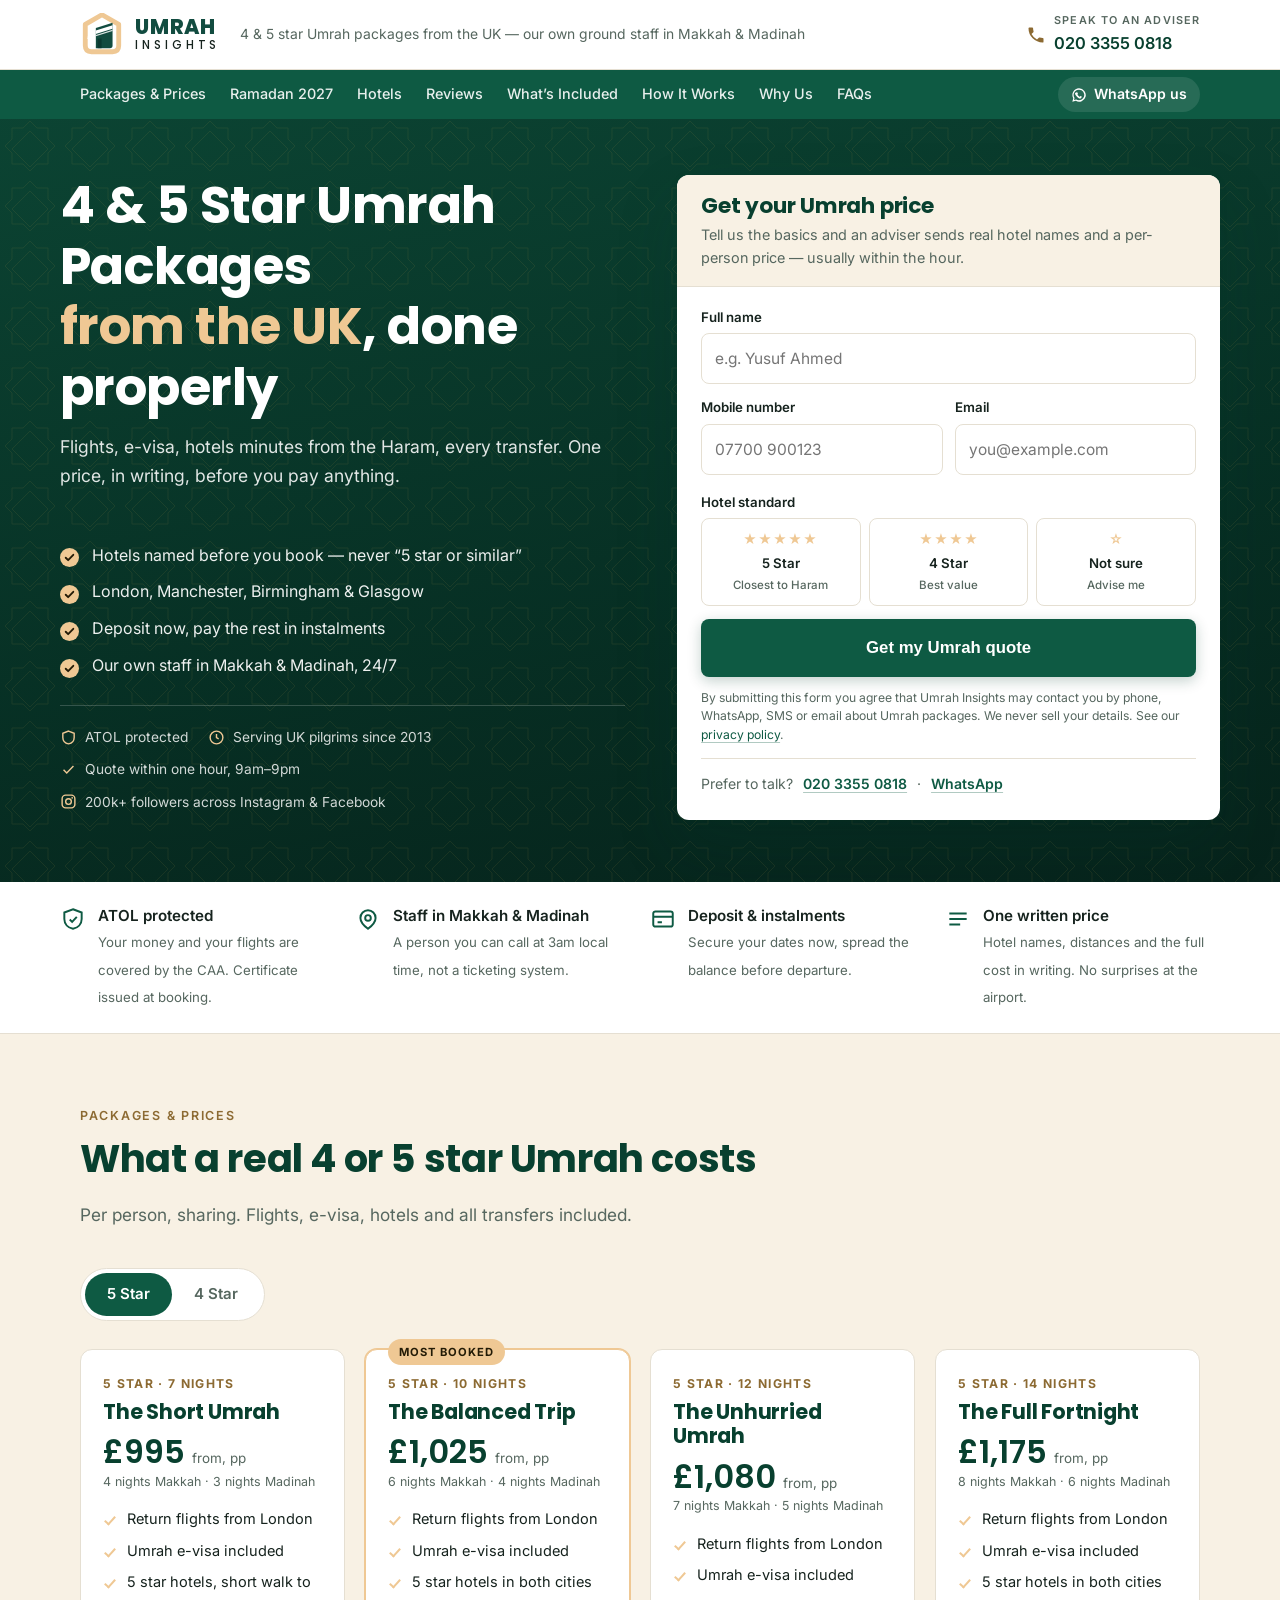
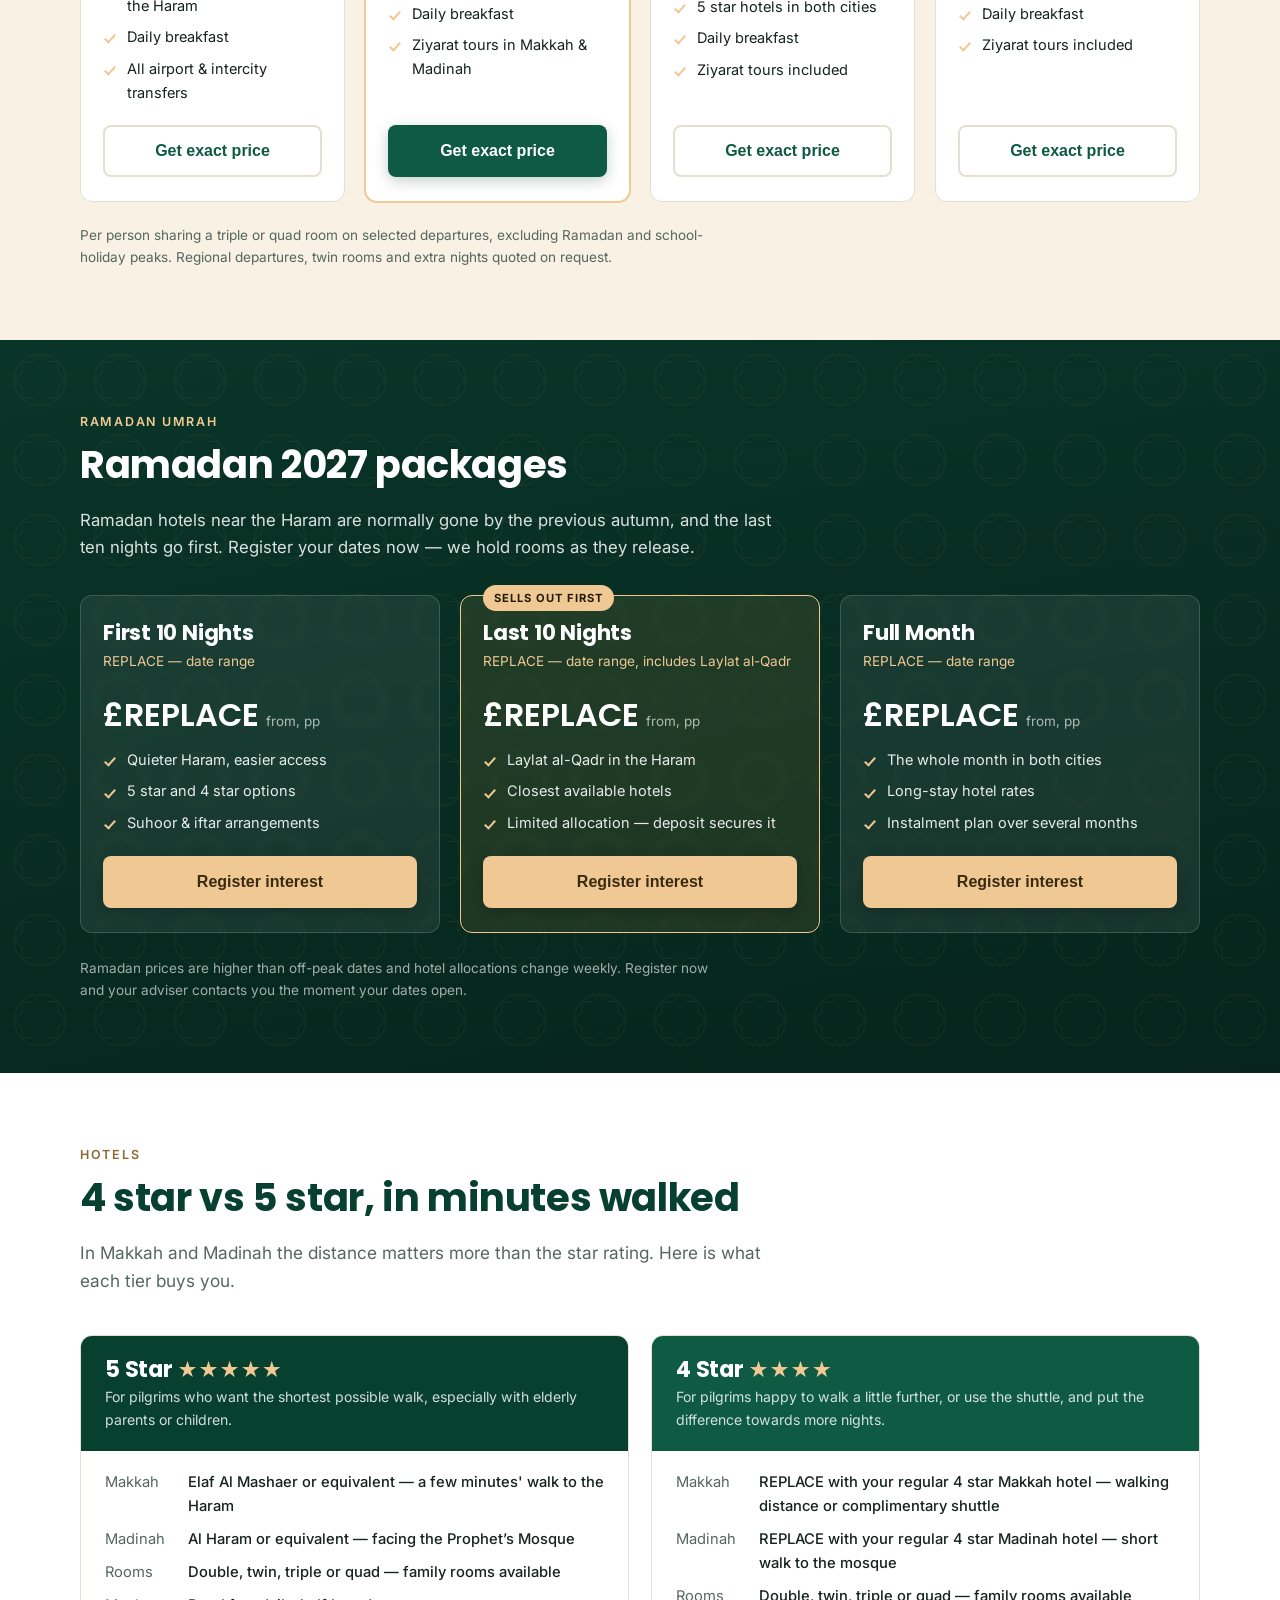
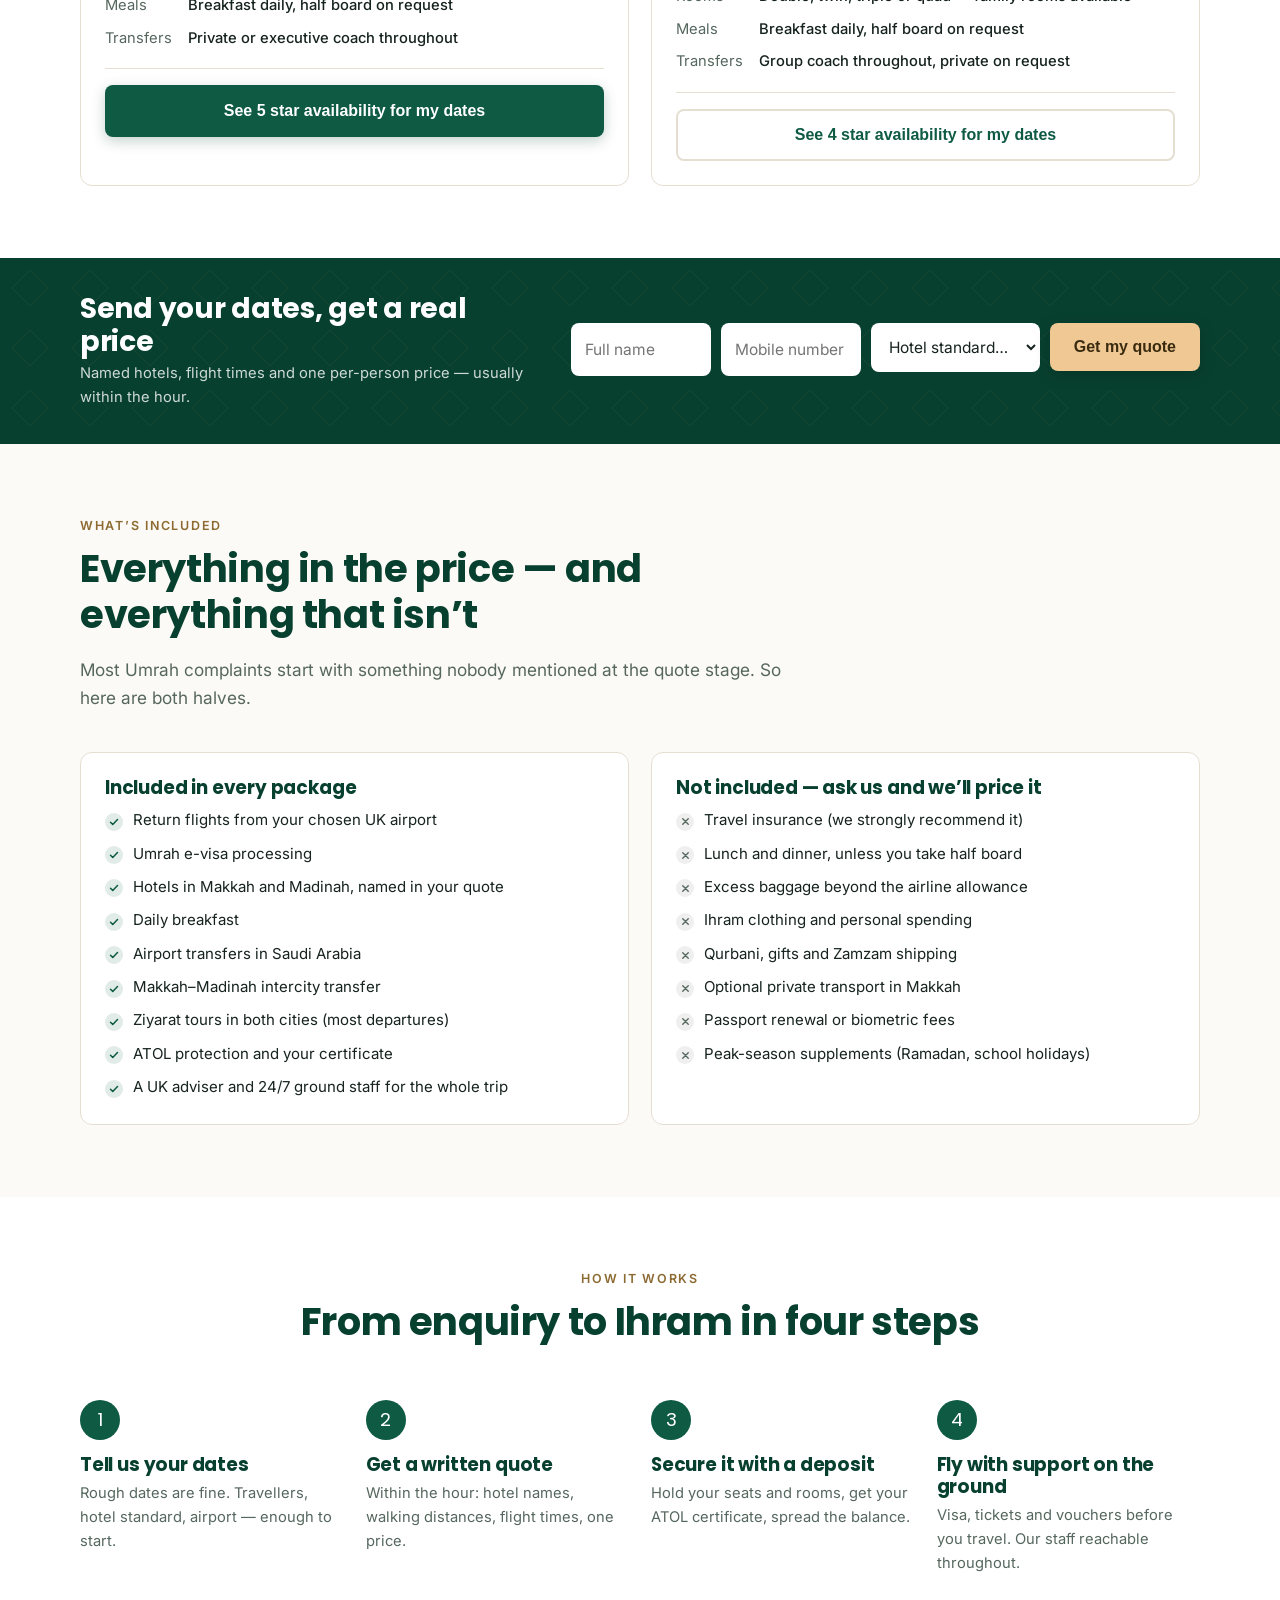
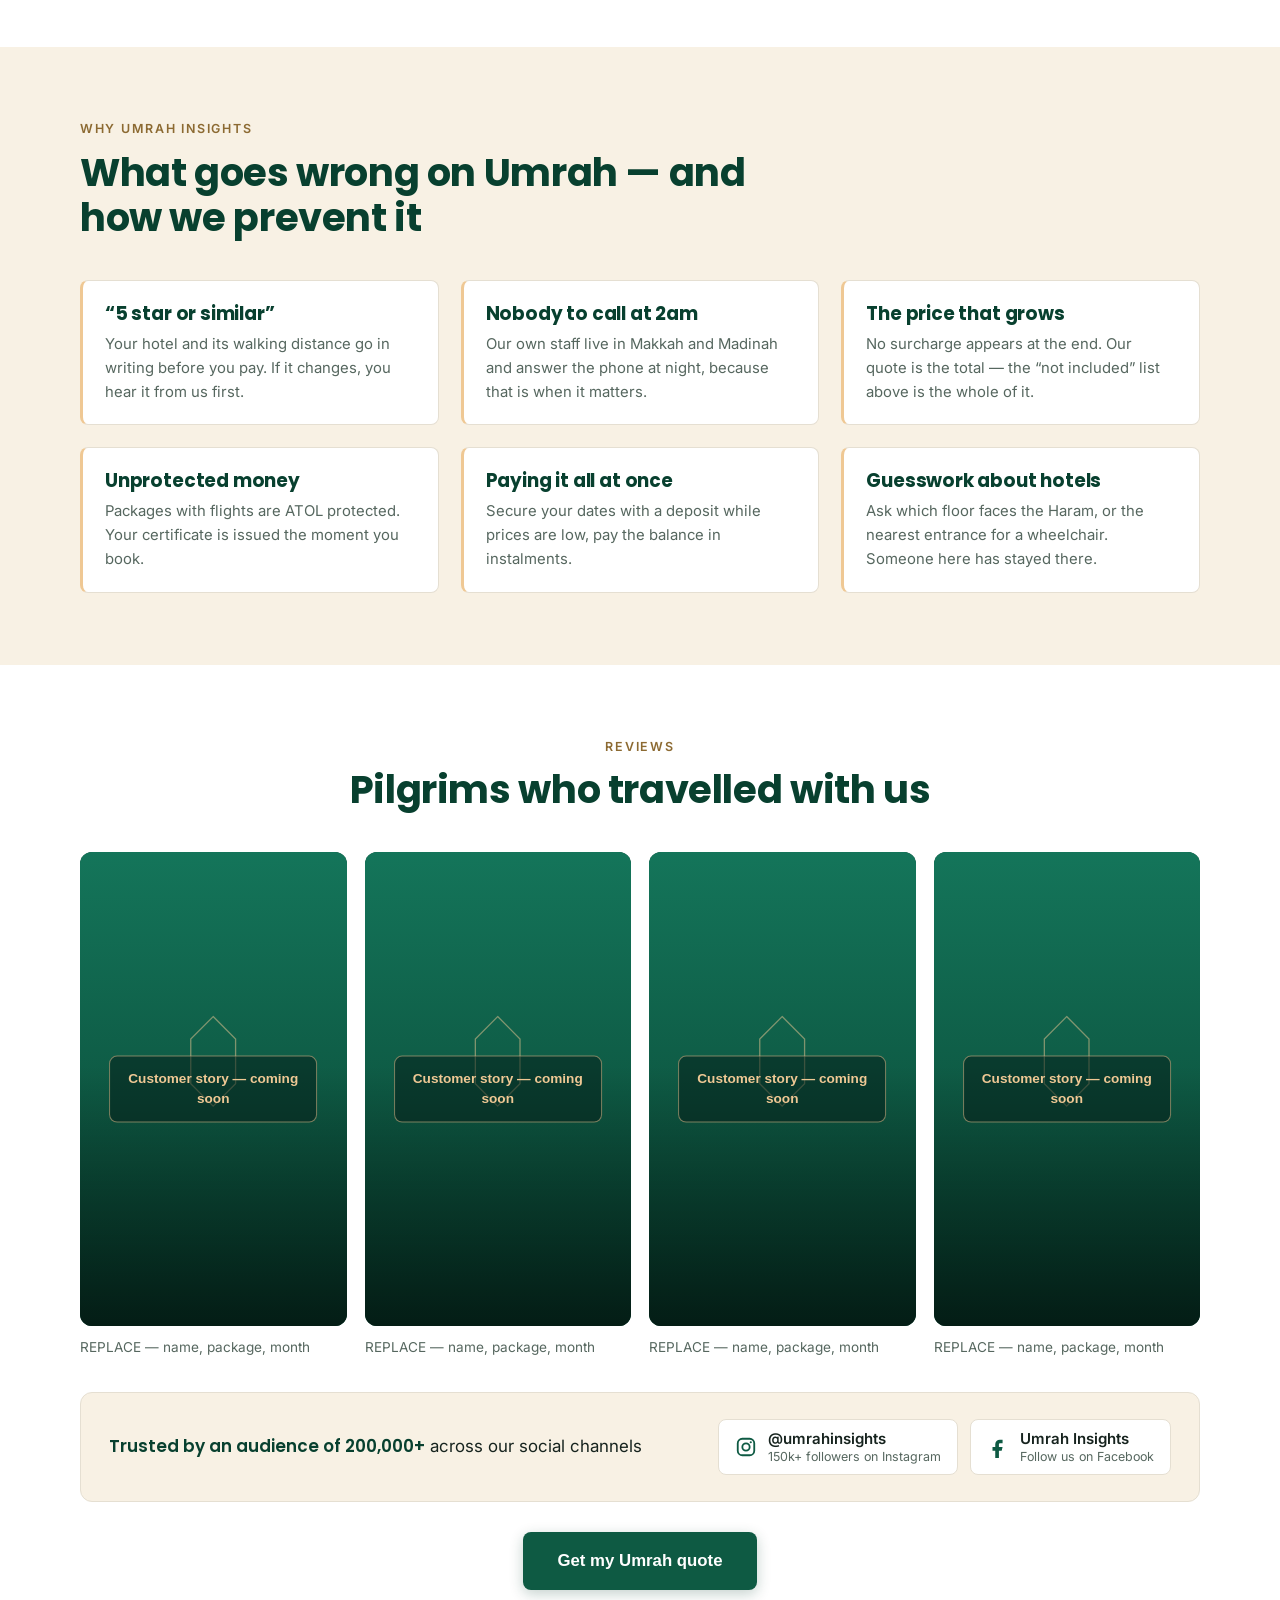
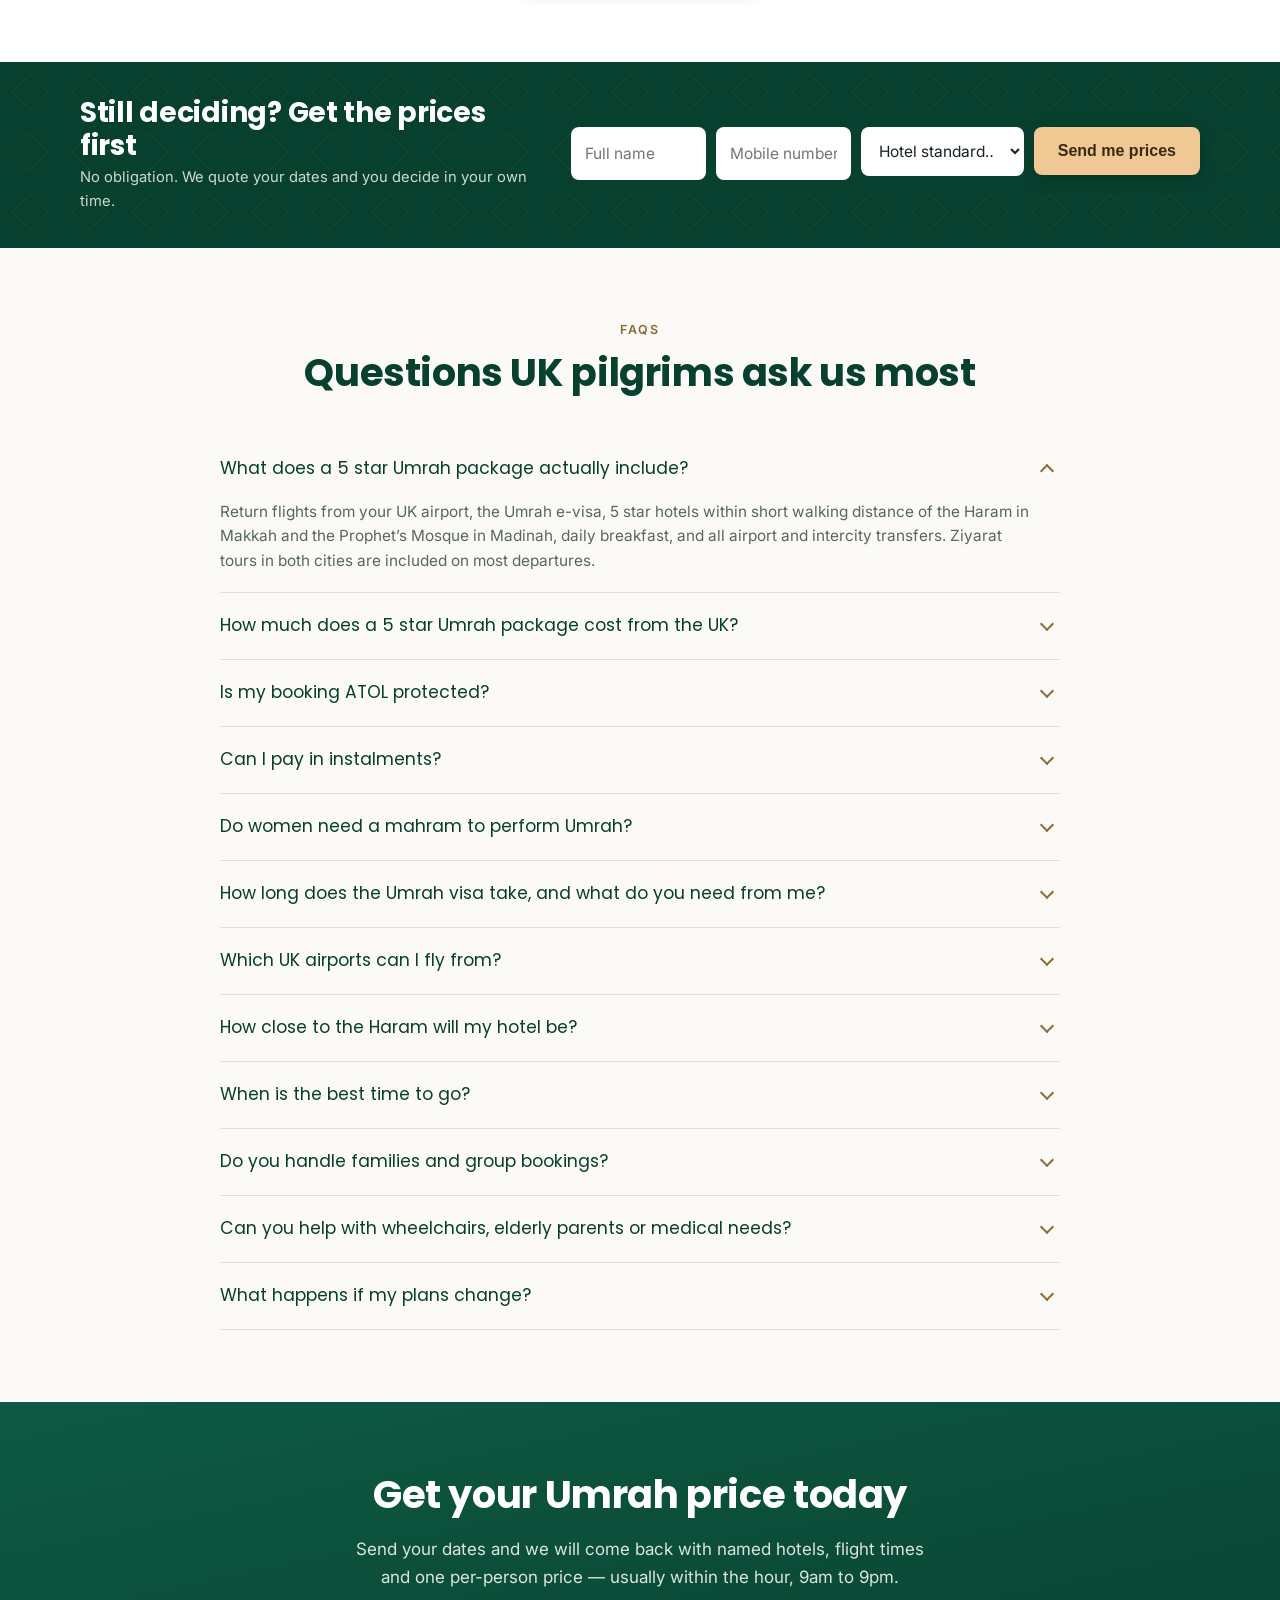
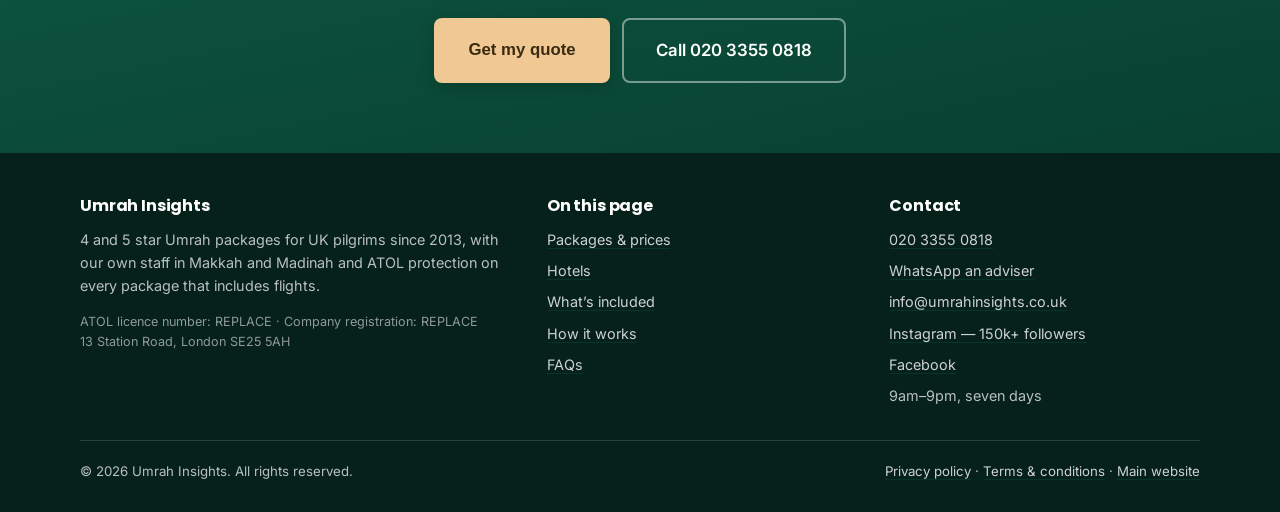
==== commit 615790c1: "Brand pass: real logo, brand palette, popup forms, social proof, imagery - Recreated the actual Umra" ====
--- a/index.html
+++ b/index.html
@@ -18,9 +18,9 @@
 <link rel="preconnect" href="https://fonts.googleapis.com">
 <link rel="preconnect" href="https://fonts.gstatic.com" crossorigin>
 <!-- Fonts never block first paint: text renders in the system fallback, then swaps. -->
-<link rel="preload" as="style" href="https://fonts.googleapis.com/css2?family=Marcellus&family=Inter:wght@400;500;600;700&display=swap">
-<link rel="stylesheet" href="https://fonts.googleapis.com/css2?family=Marcellus&family=Inter:wght@400;500;600;700&display=swap" media="print" onload="this.media='all'">
-<noscript><link rel="stylesheet" href="https://fonts.googleapis.com/css2?family=Marcellus&family=Inter:wght@400;500;600;700&display=swap"></noscript>
+<link rel="preload" as="style" href="https://fonts.googleapis.com/css2?family=Poppins:wght@500;600;700;800&family=Inter:wght@400;500;600;700&display=swap">
+<link rel="stylesheet" href="https://fonts.googleapis.com/css2?family=Poppins:wght@500;600;700;800&family=Inter:wght@400;500;600;700&display=swap" media="print" onload="this.media='all'">
+<noscript><link rel="stylesheet" href="https://fonts.googleapis.com/css2?family=Poppins:wght@500;600;700;800&family=Inter:wght@400;500;600;700&display=swap"></noscript>
 <link rel="stylesheet" href="assets/css/umrah.css">
 <link rel="icon" href="data:image/svg+xml,<svg xmlns='http://www.w3.org/2000/svg' viewBox='0 0 32 32'><rect width='32' height='32' rx='6' fill='%230E5A43'/><path d='M16 5l3 3h4v4l3 3-3 3v4h-4l-3 3-3-3H9v-4l-3-3 3-3V8h4z' fill='none' stroke='%23C8A24A' stroke-width='1.6'/><rect x='12' y='12' width='8' height='8' rx='1' fill='%23C8A24A'/></svg>">
 
@@ -86,11 +86,16 @@
   <div class="head__top">
     <div class="wrap head__top-in">
       <a class="logo" href="#top" aria-label="Umrah Insights">
-        <svg class="logo__mark" viewBox="0 0 40 40" aria-hidden="true">
-          <path d="M20 3l4 4h5v5l4 4-4 4v5h-5l-4 4-4-4H11v-5l-4-4 4-4V7h5z" fill="none" stroke="#0E5A43" stroke-width="2"/>
-          <rect x="14.5" y="14.5" width="11" height="11" rx="1.5" fill="#C8A24A"/>
+        <!-- Brand mark: tan mosque arch enclosing the Kaaba with its band, plane ascending -->
+        <svg class="logo__mark" viewBox="0 0 100 100" aria-hidden="true">
+          <path d="M50 4 L88 26 V74 Q88 88 74 88 H26 Q12 88 12 74 V26 Z" fill="none" stroke="#EFC894" stroke-width="11" stroke-linejoin="round"/>
+          <path d="M36 34 L74 22 V74 Q74 80 68 80 H36 Z" fill="#124C40"/>
+          <path d="M36 40 L74 28 v8 L36 48 Z" fill="#FFFFFF"/>
+          <path d="M36 50 L74 38 v3 L36 53 Z" fill="#FFFFFF" opacity=".85"/>
+          <rect x="40" y="58" width="9" height="22" fill="#0B3A31"/>
+          <path d="M20 52 l9-7 3 1.5 -6 6 7 2 -3 3 -9-2.5 -3 4 -1.5-1 2-4.5 -2.5-1z" fill="#FFFFFF"/>
         </svg>
-        <span class="logo__txt"><strong>Umrah Insights</strong><em>ATOL Protected</em></span>
+        <span class="logo__txt"><strong>UMRAH</strong><em>INSIGHTS</em></span>
       </a>
       <p class="head__claim">4 &amp; 5 star Umrah packages from the UK &mdash; our own ground staff in Makkah &amp; Madinah</p>
       <div class="head__contact">
@@ -125,7 +130,7 @@
 <main>
 
 <!-- ── Hero + primary lead form ───────────────────────────────── -->
-<section class="hero">
+<section class="hero hero--photo">
   <div class="wrap hero__in">
     <div class="hero__copy">
       <h1>4 &amp; 5 Star Umrah Packages<br><span class="hl">from the UK</span>, done properly</h1>
@@ -148,6 +153,7 @@
         <span><svg viewBox="0 0 24 24" fill="none" stroke="currentColor" stroke-width="2" aria-hidden="true"><path d="M12 3l8 3v6c0 4.5-3.2 8-8 9-4.8-1-8-4.5-8-9V6z"/></svg> ATOL protected</span>
         <span><svg viewBox="0 0 24 24" fill="none" stroke="currentColor" stroke-width="2" aria-hidden="true"><circle cx="12" cy="12" r="9"/><path d="M12 7v5l3 2"/></svg> Serving UK pilgrims since 2013</span>
         <span><svg viewBox="0 0 24 24" fill="none" stroke="currentColor" stroke-width="2" aria-hidden="true"><path d="M5 12.5l4.5 4.5L19 7"/></svg> Quote within one hour, 9am&ndash;9pm</span>
+        <span><svg viewBox="0 0 24 24" fill="none" stroke="currentColor" stroke-width="2" aria-hidden="true"><rect x="3" y="3" width="18" height="18" rx="5"/><circle cx="12" cy="12" r="4"/><circle cx="17.2" cy="6.8" r="1.2" fill="currentColor" stroke="none"/></svg> 200k+ followers across Instagram &amp; Facebook</span>
       </div>
     </div>
 
@@ -451,6 +457,7 @@
 
     <div class="tiers">
       <div class="tcard tcard--gold">
+        <img class="tcard__img" onerror="this.style.display='none'" src="assets/img/makkah-hotel-view.jpg" alt="View of Masjid al-Haram from a five star hotel room in Makkah" loading="lazy" width="800" height="533">
         <div class="tcard__top">
           <h3>5 Star <span class="stars" aria-hidden="true">&#9733;&#9733;&#9733;&#9733;&#9733;</span></h3>
           <p>For pilgrims who want the shortest possible walk, especially with elderly parents or children.</p>
@@ -470,6 +477,7 @@
       </div>
 
       <div class="tcard">
+        <img class="tcard__img" onerror="this.style.display='none'" src="assets/img/madinah-mosque.jpg" alt="The Prophet's Mosque in Madinah at golden hour" loading="lazy" width="800" height="533">
         <div class="tcard__top">
           <h3>4 Star <span class="stars" aria-hidden="true">&#9733;&#9733;&#9733;&#9733;</span></h3>
           <p>For pilgrims happy to walk a little further, or use the shuttle, and put the difference towards more nights.</p>
@@ -647,7 +655,7 @@
      and while all four are placeholders the whole section stays
      hidden — safe to publish today.
      ─────────────────────────────────────────────────────────── -->
-<section class="sec" id="reviews" hidden>
+<section class="sec" id="reviews">
   <div class="wrap">
     <div class="sec__head center">
       <p class="sec__kicker">Reviews</p>
@@ -659,7 +667,7 @@
                 data-video="REPLACE_VIDEO_1"
                 data-video-type="youtube"
                 data-video-title="Umrah Insights customer story 1">
-          <img class="vid__poster" src="assets/img/video-01.jpg" alt="" loading="lazy" width="405" height="720">
+          <img class="vid__poster" src="data:image/svg+xml,%3Csvg%20xmlns%3D%22http%3A//www.w3.org/2000/svg%22%20width%3D%22405%22%20height%3D%22720%22%3E%3Cdefs%3E%3ClinearGradient%20id%3D%22g%22%20x1%3D%220%22%20y1%3D%220%22%20x2%3D%220%22%20y2%3D%221%22%3E%3Cstop%20offset%3D%220%22%20stop-color%3D%22%2314755A%22/%3E%3Cstop%20offset%3D%221%22%20stop-color%3D%22%2308402F%22/%3E%3C/linearGradient%3E%3C/defs%3E%3Crect%20width%3D%22405%22%20height%3D%22720%22%20fill%3D%22url%28%23g%29%22/%3E%3Cpath%20d%3D%22M202%20250l34%2034v68l-34%2034-34-34v-68z%22%20fill%3D%22none%22%20stroke%3D%22%23EFC894%22%20stroke-width%3D%222%22%20opacity%3D%220.5%22/%3E%3C/svg%3E" data-poster="assets/img/video-01.jpg" alt="" loading="lazy" width="405" height="720">
           <span class="vid__play" aria-hidden="true"></span>
           <span class="sr">Play customer story 1</span>
         </button>
@@ -670,7 +678,7 @@
                 data-video="REPLACE_VIDEO_2"
                 data-video-type="youtube"
                 data-video-title="Umrah Insights customer story 2">
-          <img class="vid__poster" src="assets/img/video-02.jpg" alt="" loading="lazy" width="405" height="720">
+          <img class="vid__poster" src="data:image/svg+xml,%3Csvg%20xmlns%3D%22http%3A//www.w3.org/2000/svg%22%20width%3D%22405%22%20height%3D%22720%22%3E%3Cdefs%3E%3ClinearGradient%20id%3D%22g%22%20x1%3D%220%22%20y1%3D%220%22%20x2%3D%220%22%20y2%3D%221%22%3E%3Cstop%20offset%3D%220%22%20stop-color%3D%22%2314755A%22/%3E%3Cstop%20offset%3D%221%22%20stop-color%3D%22%2308402F%22/%3E%3C/linearGradient%3E%3C/defs%3E%3Crect%20width%3D%22405%22%20height%3D%22720%22%20fill%3D%22url%28%23g%29%22/%3E%3Cpath%20d%3D%22M202%20250l34%2034v68l-34%2034-34-34v-68z%22%20fill%3D%22none%22%20stroke%3D%22%23EFC894%22%20stroke-width%3D%222%22%20opacity%3D%220.5%22/%3E%3C/svg%3E" data-poster="assets/img/video-02.jpg" alt="" loading="lazy" width="405" height="720">
           <span class="vid__play" aria-hidden="true"></span>
           <span class="sr">Play customer story 2</span>
         </button>
@@ -681,7 +689,7 @@
                 data-video="REPLACE_VIDEO_3"
                 data-video-type="youtube"
                 data-video-title="Umrah Insights customer story 3">
-          <img class="vid__poster" src="assets/img/video-03.jpg" alt="" loading="lazy" width="405" height="720">
+          <img class="vid__poster" src="data:image/svg+xml,%3Csvg%20xmlns%3D%22http%3A//www.w3.org/2000/svg%22%20width%3D%22405%22%20height%3D%22720%22%3E%3Cdefs%3E%3ClinearGradient%20id%3D%22g%22%20x1%3D%220%22%20y1%3D%220%22%20x2%3D%220%22%20y2%3D%221%22%3E%3Cstop%20offset%3D%220%22%20stop-color%3D%22%2314755A%22/%3E%3Cstop%20offset%3D%221%22%20stop-color%3D%22%2308402F%22/%3E%3C/linearGradient%3E%3C/defs%3E%3Crect%20width%3D%22405%22%20height%3D%22720%22%20fill%3D%22url%28%23g%29%22/%3E%3Cpath%20d%3D%22M202%20250l34%2034v68l-34%2034-34-34v-68z%22%20fill%3D%22none%22%20stroke%3D%22%23EFC894%22%20stroke-width%3D%222%22%20opacity%3D%220.5%22/%3E%3C/svg%3E" data-poster="assets/img/video-03.jpg" alt="" loading="lazy" width="405" height="720">
           <span class="vid__play" aria-hidden="true"></span>
           <span class="sr">Play customer story 3</span>
         </button>
@@ -692,12 +700,28 @@
                 data-video="REPLACE_VIDEO_4"
                 data-video-type="youtube"
                 data-video-title="Umrah Insights customer story 4">
-          <img class="vid__poster" src="assets/img/video-04.jpg" alt="" loading="lazy" width="405" height="720">
+          <img class="vid__poster" src="data:image/svg+xml,%3Csvg%20xmlns%3D%22http%3A//www.w3.org/2000/svg%22%20width%3D%22405%22%20height%3D%22720%22%3E%3Cdefs%3E%3ClinearGradient%20id%3D%22g%22%20x1%3D%220%22%20y1%3D%220%22%20x2%3D%220%22%20y2%3D%221%22%3E%3Cstop%20offset%3D%220%22%20stop-color%3D%22%2314755A%22/%3E%3Cstop%20offset%3D%221%22%20stop-color%3D%22%2308402F%22/%3E%3C/linearGradient%3E%3C/defs%3E%3Crect%20width%3D%22405%22%20height%3D%22720%22%20fill%3D%22url%28%23g%29%22/%3E%3Cpath%20d%3D%22M202%20250l34%2034v68l-34%2034-34-34v-68z%22%20fill%3D%22none%22%20stroke%3D%22%23EFC894%22%20stroke-width%3D%222%22%20opacity%3D%220.5%22/%3E%3C/svg%3E" data-poster="assets/img/video-04.jpg" alt="" loading="lazy" width="405" height="720">
           <span class="vid__play" aria-hidden="true"></span>
           <span class="sr">Play customer story 4</span>
         </button>
         <figcaption>REPLACE &mdash; name, package, month</figcaption>
       </figure>
+    </div>
+
+    <!-- 150k+ Instagram audience is the biggest trust asset the brand
+         has — it gets its own row right under the stories. -->
+    <div class="social">
+      <p class="social__big"><b>Trusted by an audience of 200,000+</b> across our social channels</p>
+      <div class="social__links">
+        <a class="social__btn" href="https://www.instagram.com/umrahinsights" target="_blank" rel="noopener" data-track="instagram-reviews">
+          <svg class="ic" viewBox="0 0 24 24" fill="none" stroke="currentColor" stroke-width="2" aria-hidden="true"><rect x="3" y="3" width="18" height="18" rx="5"/><circle cx="12" cy="12" r="4"/><circle cx="17.2" cy="6.8" r="1.2" fill="currentColor" stroke="none"/></svg>
+          <span><b>@umrahinsights</b><small>150k+ followers on Instagram</small></span>
+        </a>
+        <a class="social__btn" href="https://www.facebook.com/umrahinsights" target="_blank" rel="noopener" data-track="facebook-reviews">
+          <svg class="ic" viewBox="0 0 24 24" fill="currentColor" aria-hidden="true"><path d="M14 8h3V4h-3c-2.8 0-5 2.2-5 5v3H6v4h3v8h4v-8h3l1-4h-4V9c0-.6.4-1 1-1z"/></svg>
+          <span><b>Umrah Insights</b><small>Follow us on Facebook</small></span>
+        </a>
+      </div>
     </div>
     <div class="center" style="margin-top:30px">
       <button class="btn btn--primary btn--lg" type="button" data-open-quote data-pkg="after videos">Get my Umrah quote</button>
@@ -870,6 +894,8 @@
           <li><a href="tel:+442033550818" data-track="phone-footer-link">020 3355 0818</a></li>
           <li><a href="https://wa.me/442033550818" data-track="whatsapp-footer" rel="noopener">WhatsApp an adviser</a></li>
           <li><a href="mailto:info@umrahinsights.co.uk" data-track="email-footer">info@umrahinsights.co.uk</a></li>
+          <li><a href="https://www.instagram.com/umrahinsights" target="_blank" rel="noopener" data-track="instagram-footer">Instagram &mdash; 150k+ followers</a></li>
+          <li><a href="https://www.facebook.com/umrahinsights" target="_blank" rel="noopener" data-track="facebook-footer">Facebook</a></li>
           <li>9am&ndash;9pm, seven days</li>
         </ul>
       </div>
--- a/assets/css/umrah.css
+++ b/assets/css/umrah.css
@@ -12,9 +12,9 @@
   --green:     #0E5A43;   /* primary — header, buttons, headings     */
   --green-dk:  #08402F;   /* hover / deep backgrounds                */
   --green-lt:  #14755A;   /* borders and accents on dark             */
-  --gold:      #C8A24A;   /* accent — stars, rules, highlights       */
-  --gold-dk:   #8C6D22;   /* gold that passes contrast on light bg   */
-  --sand:      #F6F1E7;   /* alternating section background          */
+  --gold:      #EFC894;   /* logo tan — stars, rules, highlights     */
+  --gold-dk:   #8C6A32;   /* tan deepened to pass contrast on light  */
+  --sand:      #F8F1E4;   /* alternating section background          */
 
   /* ---- Neutrals ----------------------------------------------- */
   --ink:       #16231E;
@@ -28,7 +28,7 @@
   --shadow:    0 1px 2px rgba(8,64,47,.05), 0 10px 30px rgba(8,64,47,.09);
   --shadow-lg: 0 2px 8px rgba(8,64,47,.07), 0 28px 64px rgba(8,64,47,.16);
 
-  --font-head: 'Marcellus', 'Iowan Old Style', Georgia, 'Times New Roman', serif;
+  --font-head: 'Poppins', 'Century Gothic', system-ui, -apple-system, 'Segoe UI', sans-serif;
   --font-body: 'Inter', system-ui, -apple-system, 'Segoe UI', Roboto, Helvetica, Arial, sans-serif;
 
   --wrap: 1160px;
@@ -43,7 +43,7 @@
 }
 img,svg{max-width:100%}
 [hidden]{display:none!important}   /* an attribute must beat a display rule */
-h1,h2,h3,h4{font-family:var(--font-head);color:var(--green-dk);line-height:1.16;margin:0 0 .5em;font-weight:400}
+h1,h2,h3,h4{font-family:var(--font-head);color:var(--green-dk);line-height:1.18;margin:0 0 .5em;font-weight:700;letter-spacing:-.01em}
 h1{font-size:clamp(2.05rem,4.4vw,3.2rem)}
 h2{font-size:clamp(1.7rem,3.1vw,2.4rem)}
 h3{font-size:1.16rem}
@@ -83,8 +83,8 @@
 .btn:active{transform:translateY(1px)}
 .btn--primary{background:var(--green);color:#fff;box-shadow:0 4px 14px rgba(8,64,47,.24)}
 .btn--primary:hover{background:var(--green-dk);color:#fff;box-shadow:0 6px 22px rgba(8,64,47,.3)}
-.btn--gold{background:var(--gold);color:#231B06;box-shadow:0 4px 16px rgba(0,0,0,.18)}
-.btn--gold:hover{background:#D6B15E;color:#231B06}
+.btn--gold{background:var(--gold);color:#3A2B10;box-shadow:0 4px 16px rgba(0,0,0,.18)}
+.btn--gold:hover{background:#F5D6AB;color:#3A2B10}
 .btn--outline{background:transparent;color:var(--green);border-color:var(--line)}
 .btn--outline:hover{border-color:var(--green);color:var(--green-dk)}
 .btn--ghost{background:transparent;color:#fff;border-color:rgba(255,255,255,.45)}
@@ -99,10 +99,10 @@
 .head__top{background:var(--white);border-bottom:1px solid var(--line)}
 .head__top-in{display:flex;align-items:center;gap:20px;padding-top:12px;padding-bottom:12px}
 .logo{display:flex;align-items:center;gap:11px;text-decoration:none;flex:none}
-.logo__mark{width:38px;height:38px;flex:none}
+.logo__mark{width:44px;height:44px;flex:none}
 .logo__txt{display:flex;flex-direction:column;line-height:1.1}
-.logo__txt strong{font-family:var(--font-head);font-weight:400;font-size:1.16rem;color:var(--green-dk);letter-spacing:.01em}
-.logo__txt em{font-style:normal;font-size:.7rem;letter-spacing:.13em;text-transform:uppercase;color:var(--gold-dk);font-weight:600}
+.logo__txt strong{font-family:var(--font-head);font-weight:800;font-size:1.28rem;color:#124C40;letter-spacing:.04em;line-height:1}
+.logo__txt em{font-style:normal;font-family:var(--font-head);font-size:.72rem;letter-spacing:.34em;color:var(--ink);font-weight:500;margin-top:2px}
 .head__claim{margin:0;font-size:.87rem;color:var(--muted);flex:1}
 .head__contact{display:flex;align-items:center;gap:8px;flex:none}
 .head__tel{display:flex;align-items:center;gap:8px;text-decoration:none;color:var(--green-dk);font-weight:600}
@@ -127,6 +127,12 @@
     radial-gradient(1100px 520px at 15% -10%, #14755A 0%, rgba(20,117,90,0) 62%),
     linear-gradient(168deg, #0E5A43 0%, #08402F 62%, #062A20 100%);
 }
+/* Photo of the Haram behind a green wash that keeps the text readable.
+   If the image file is missing the gradients above still stand alone. */
+.hero--photo{background:
+  linear-gradient(168deg, rgba(11,64,48,.86) 0%, rgba(6,42,32,.84) 60%, rgba(6,32,25,.92) 100%),
+  url("../img/hero-makkah.jpg") center 30%/cover no-repeat,
+  linear-gradient(168deg, #0E5A43 0%, #08402F 100%)}
 /* Geometric eight-point-star lattice — a 40-byte data URI, not an image file */
 .hero::before{
   content:"";position:absolute;inset:0;opacity:.10;pointer-events:none;
@@ -230,6 +236,7 @@
 /* ── Hotel tier comparison ─────────────────────────────────────── */
 .tiers{display:grid;grid-template-columns:1fr 1fr;gap:22px}
 .tcard{background:var(--white);border:1px solid var(--line);border-radius:var(--radius);overflow:hidden}
+.tcard__img{display:block;width:100%;aspect-ratio:16/8;object-fit:cover;background:var(--green-dk)}
 .tcard__top{padding:20px 24px;background:var(--green);color:#fff}
 .tcard--gold .tcard__top{background:var(--green-dk)}
 .tcard__top h3{color:#fff;margin:0 0 3px;font-size:1.4rem}
@@ -298,7 +305,10 @@
 /* ── Ramadan ───────────────────────────────────────────────────
    Deliberately the highest-contrast block on the page: it is the
    highest-intent, most seasonal money term in the account. */
-.ram{background:linear-gradient(168deg,#0B4433 0%,#062A20 100%);color:#fff;padding:72px 0;position:relative;overflow:hidden}
+.ram{color:#fff;padding:72px 0;position:relative;overflow:hidden;background:
+  linear-gradient(168deg, rgba(9,52,39,.93) 0%, rgba(6,36,27,.96) 100%),
+  url("../img/ramadan-haram.jpg") center/cover no-repeat,
+  linear-gradient(168deg,#0B4433 0%,#062A20 100%)}
 .ram::before{
   content:"";position:absolute;inset:0;opacity:.09;pointer-events:none;
   background-image:url("data:image/svg+xml,%3Csvg xmlns='http://www.w3.org/2000/svg' width='80' height='80' viewBox='0 0 80 80'%3E%3Cg fill='none' stroke='%23C8A24A' stroke-width='1'%3E%3Ccircle cx='40' cy='40' r='26'/%3E%3Cpath d='M40 14l7.5 7.5H58v10.5L65.5 40 58 47.5V58H47.5L40 65.5 32.5 58H22V47.5L14.5 40 22 32.5V22h10.5z'/%3E%3C/g%3E%3C/svg%3E");
@@ -341,6 +351,26 @@
 .vid__btn:hover .vid__play{transform:scale(1.08);background:var(--gold)}
 .vid figcaption{font-size:.85rem;color:var(--muted);margin-top:10px}
 .vid iframe,.vid video{width:100%;aspect-ratio:9/16;border:0;border-radius:var(--radius);display:block;background:#000}
+.vid--soon .vid__play{display:none}
+.vid--soon .vid__btn{cursor:default}
+.vid__soon{position:absolute;left:50%;top:50%;transform:translate(-50%,-50%);z-index:2;width:78%;
+  text-align:center;font-size:.85rem;font-weight:600;color:var(--gold);line-height:1.5;
+  border:1px solid rgba(239,200,148,.5);border-radius:var(--radius-sm);padding:12px 10px;
+  background:rgba(6,32,26,.55)}
+
+/* Social proof row under the customer stories */
+.social{margin-top:34px;padding:26px 28px;background:var(--sand);border:1px solid var(--line);
+  border-radius:var(--radius);display:flex;align-items:center;justify-content:space-between;gap:18px;flex-wrap:wrap}
+.social__big{margin:0;font-size:1.06rem;color:var(--ink)}
+.social__big b{font-family:var(--font-head);color:var(--green-dk)}
+.social__links{display:flex;gap:12px;flex-wrap:wrap}
+.social__btn{display:flex;align-items:center;gap:11px;background:var(--white);border:1.5px solid var(--line);
+  border-radius:var(--radius-sm);padding:10px 16px;text-decoration:none;color:var(--ink);transition:border-color .15s,box-shadow .15s}
+.social__btn:hover{border-color:var(--green);box-shadow:var(--shadow);color:var(--ink)}
+.social__btn .ic{width:22px;height:22px;color:var(--green)}
+.social__btn span{display:flex;flex-direction:column;line-height:1.25}
+.social__btn b{font-size:.94rem}
+.social__btn small{font-size:.78rem;color:var(--muted)}
 
 /* ── FAQ ───────────────────────────────────────────────────────── */
 .faq{max-width:840px;margin:0 auto}
@@ -423,6 +453,8 @@
   .foot__in{grid-template-columns:1fr 1fr}
 }
 @media (max-width:760px){
+  .social{flex-direction:column;align-items:flex-start;padding:20px}
+  .social__btn{width:100%}
   /* WhatsApp already lives in the sticky bar — the pill here only
      crowds the scrolling nav. */
   .head__wa{display:none}
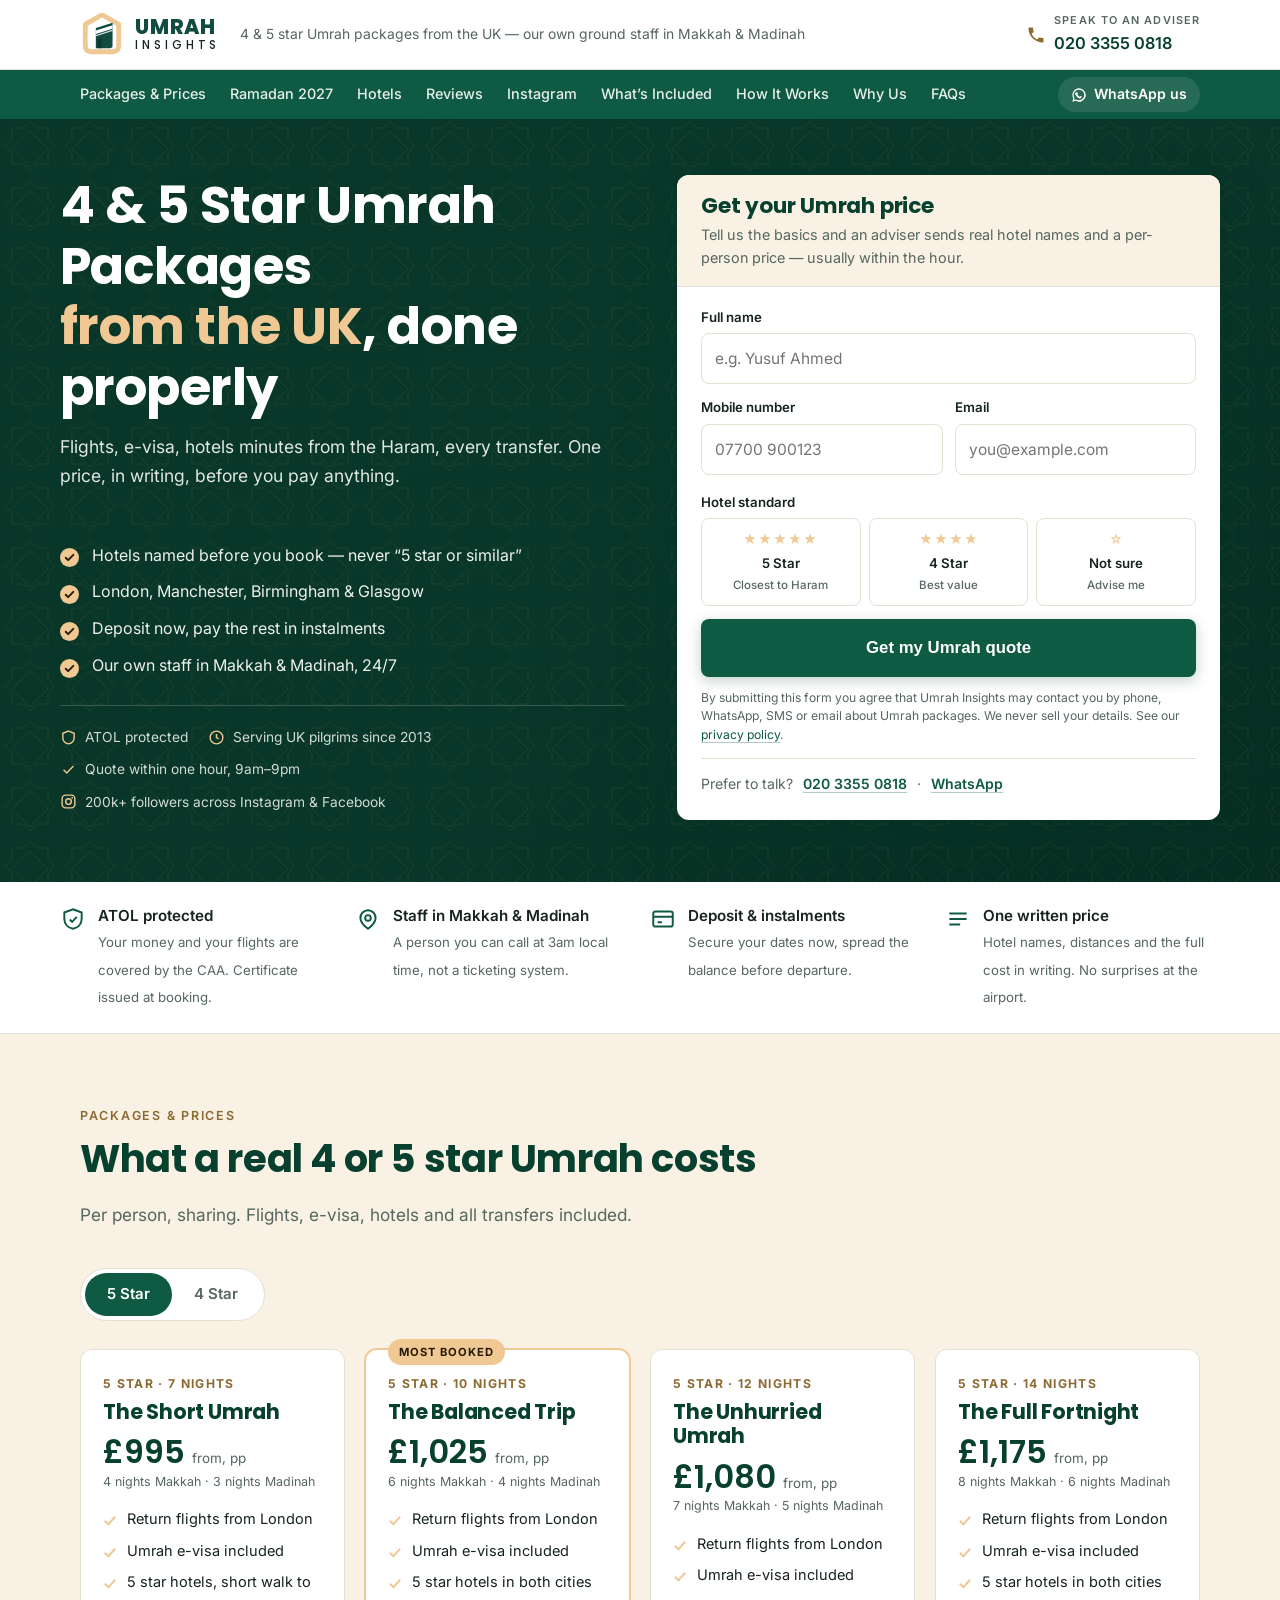
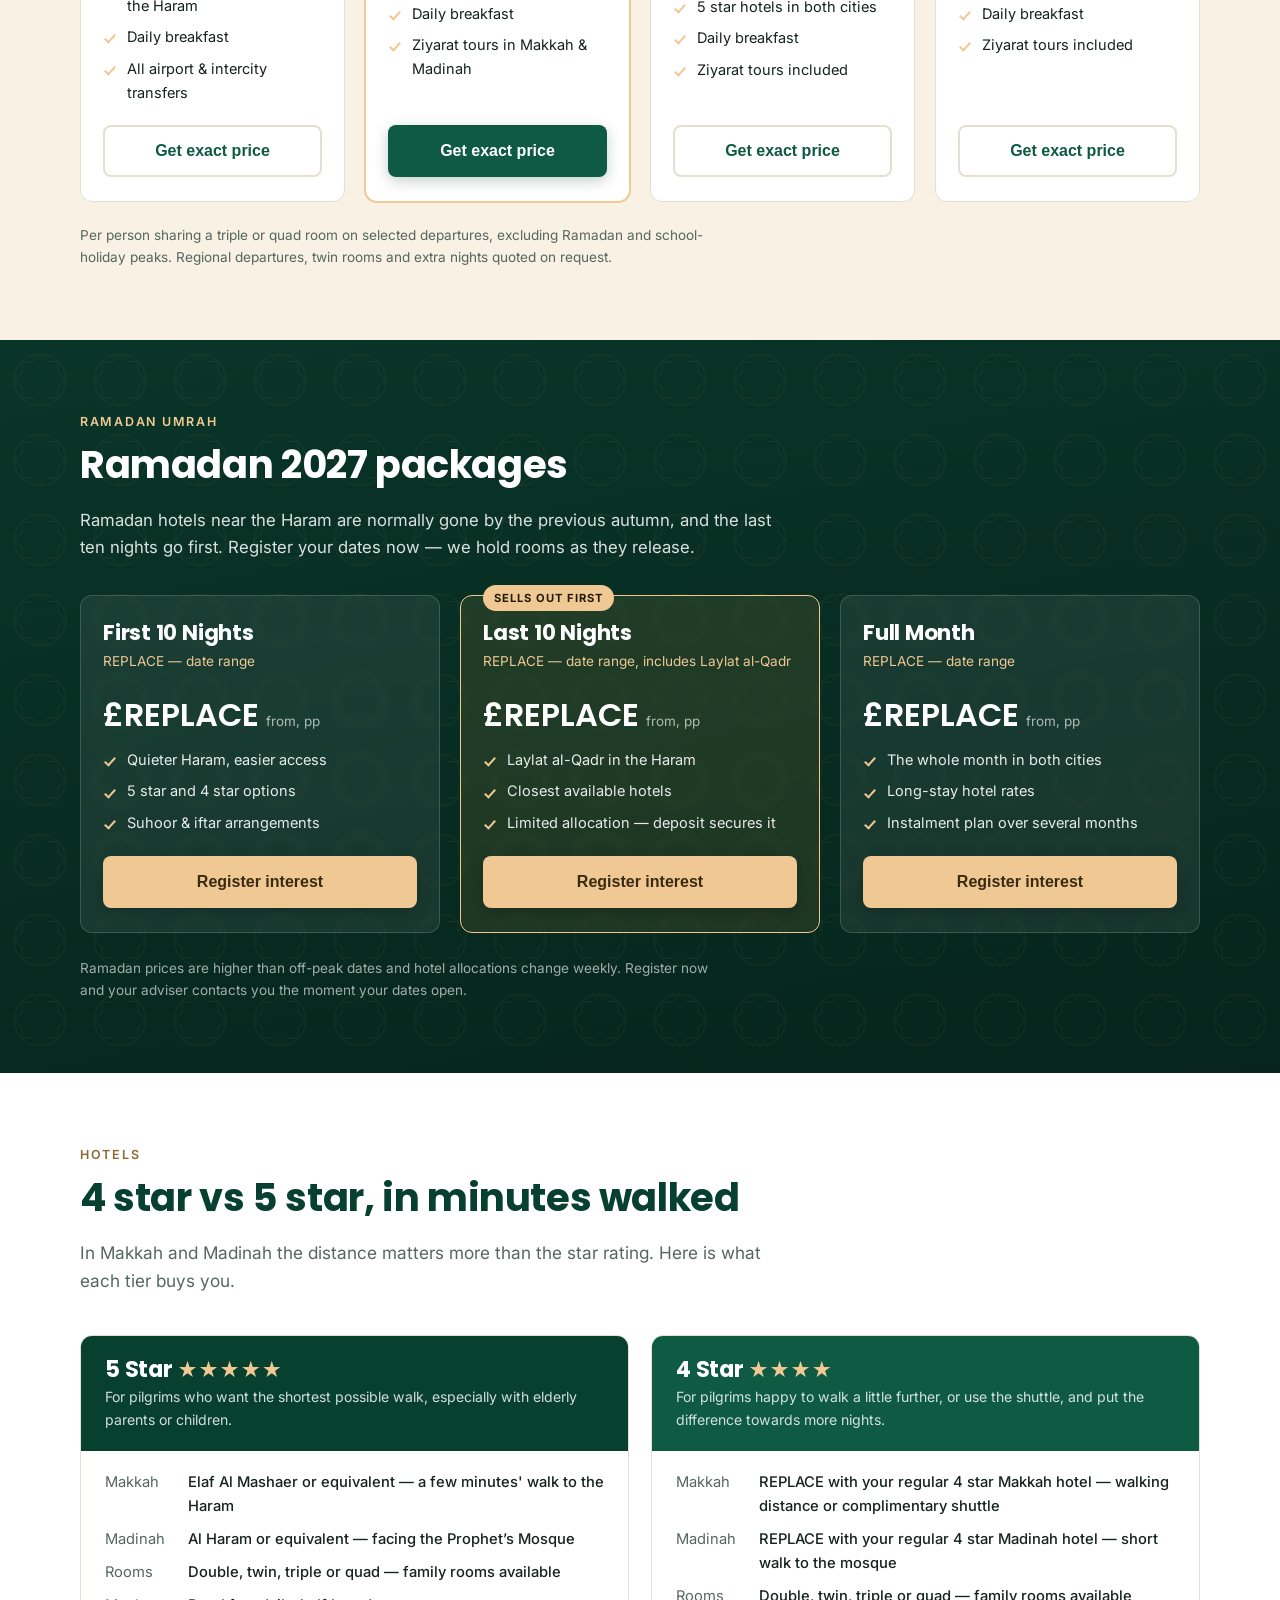
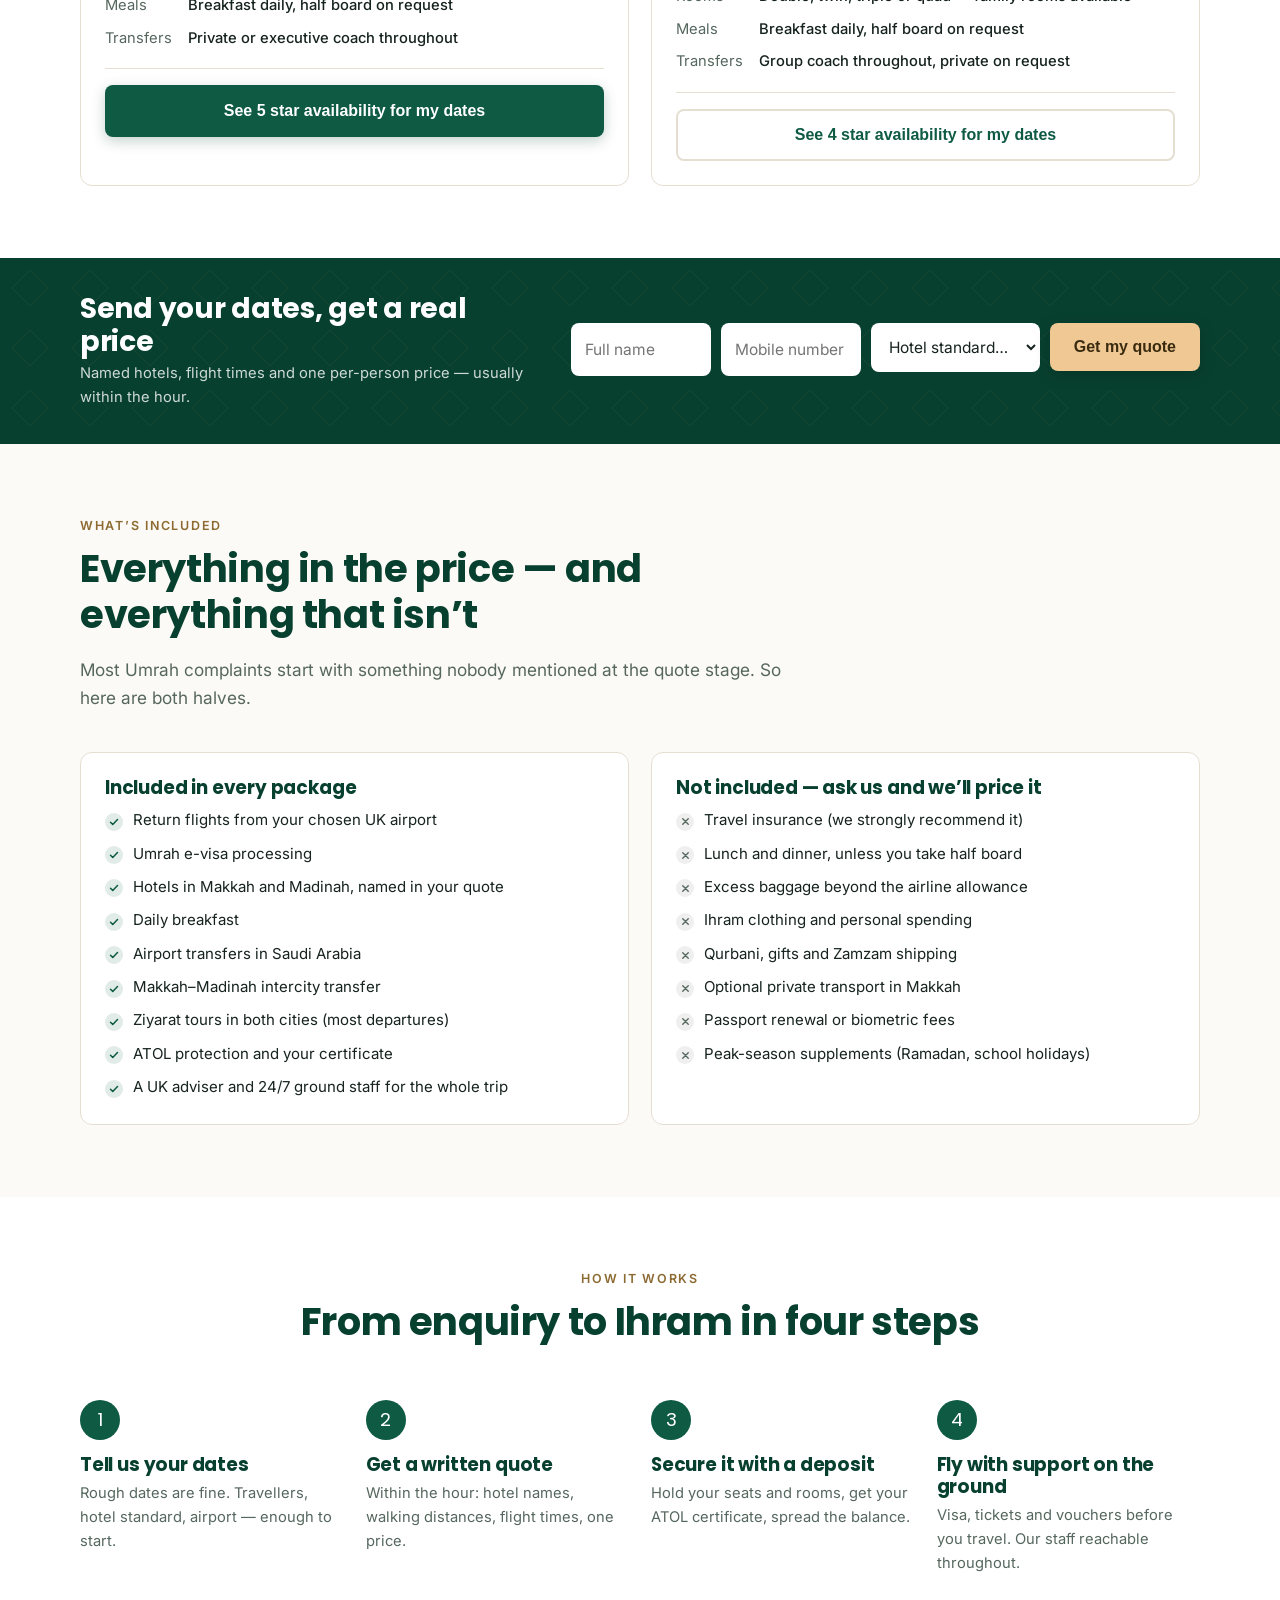
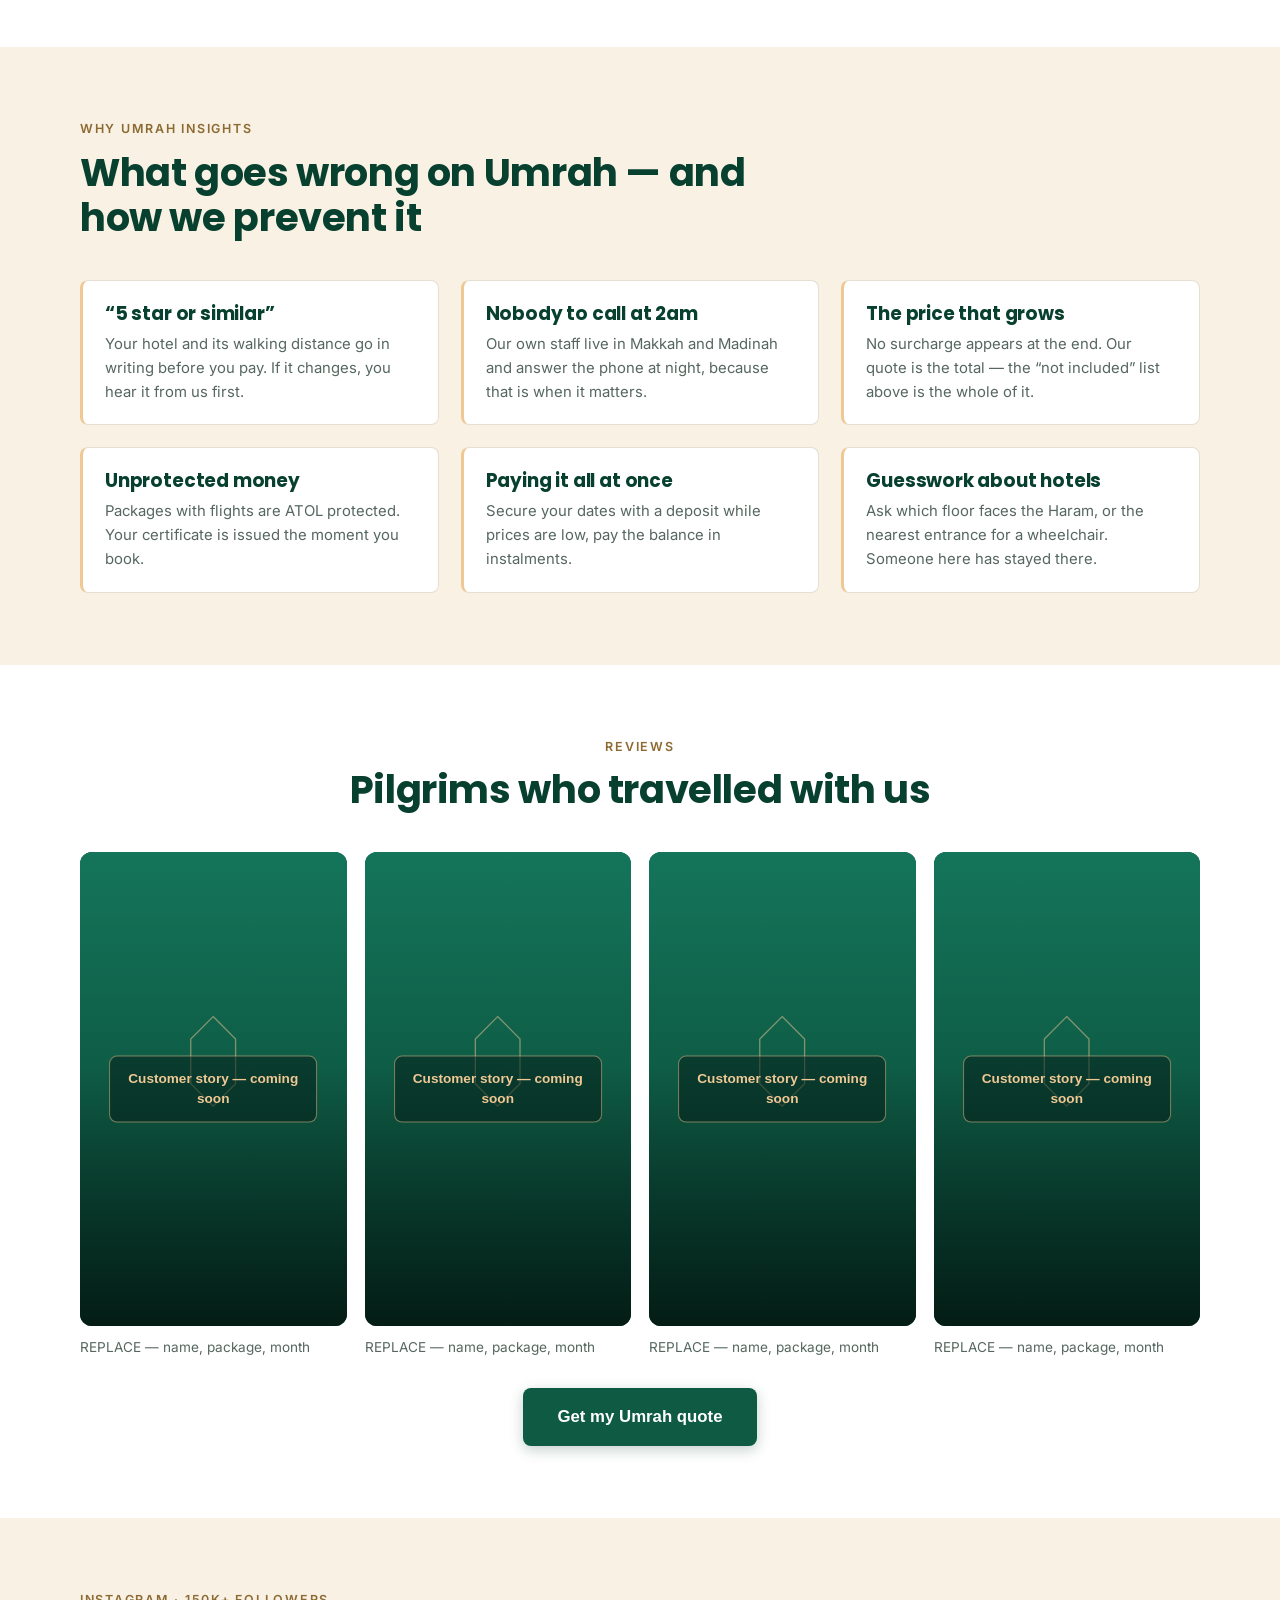
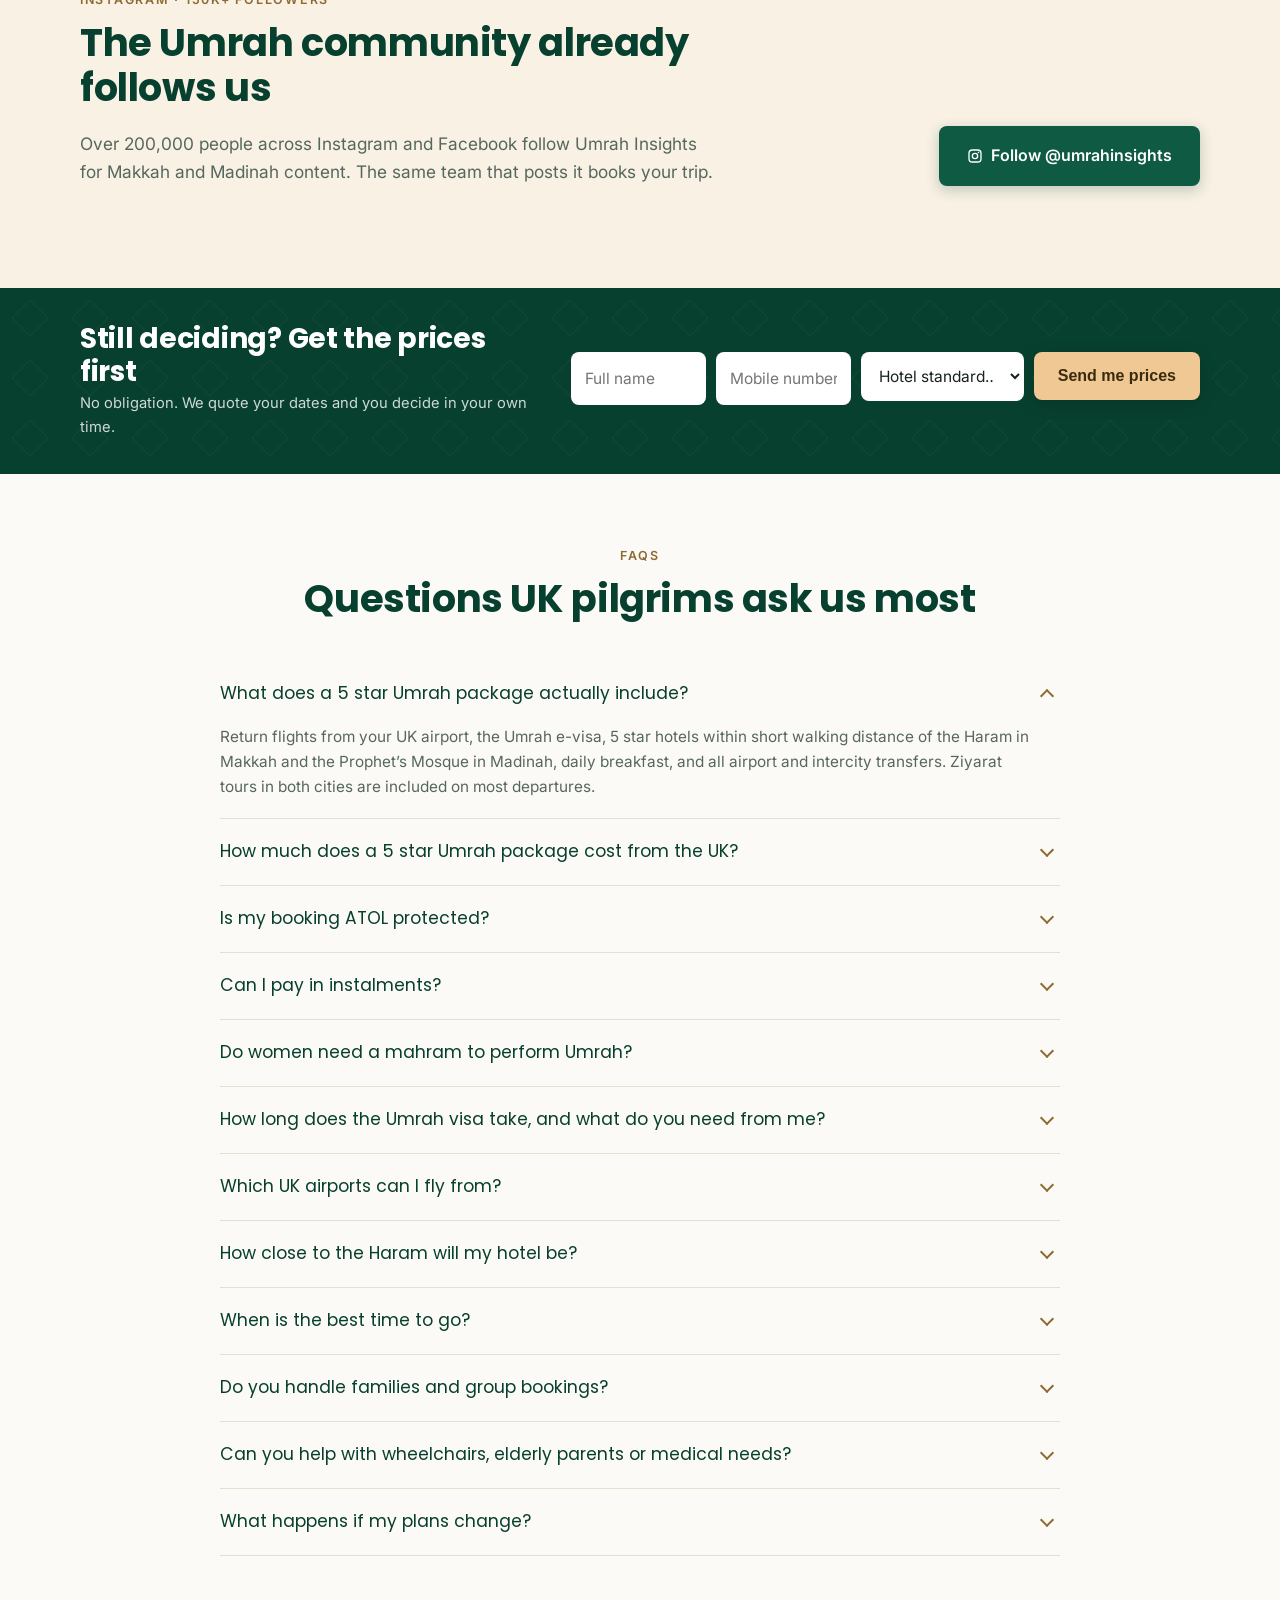
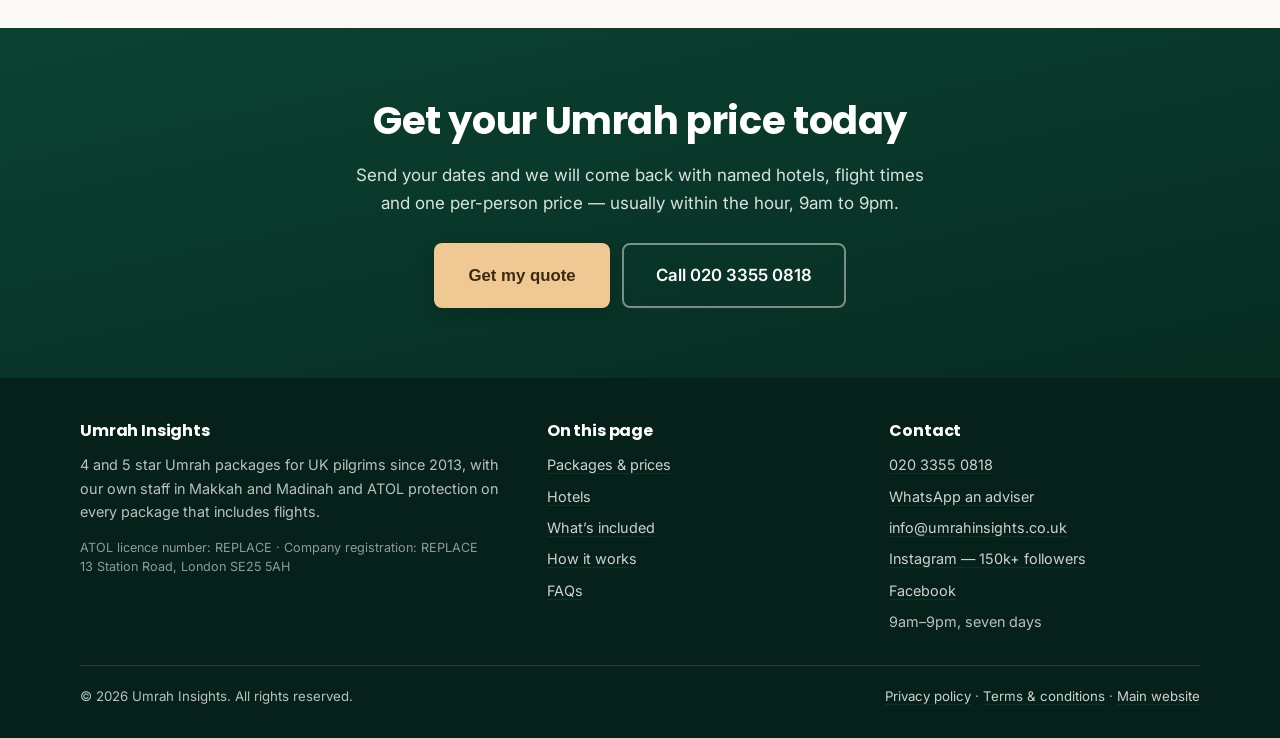
==== commit b751251c: "Use the brand's own viral social photography across the page The Instagram posts are stronger than a" ====
--- a/index.html
+++ b/index.html
@@ -114,6 +114,7 @@
         <a href="#ramadan">Ramadan 2027</a>
         <a href="#hotels">Hotels</a>
         <a href="#reviews">Reviews</a>
+        <a href="#instagram">Instagram</a>
         <a href="#included">What&rsquo;s Included</a>
         <a href="#how">How It Works</a>
         <a href="#why">Why Us</a>
@@ -457,7 +458,7 @@
 
     <div class="tiers">
       <div class="tcard tcard--gold">
-        <img class="tcard__img" onerror="this.style.display='none'" src="assets/img/makkah-hotel-view.jpg" alt="View of Masjid al-Haram from a five star hotel room in Makkah" loading="lazy" width="800" height="533">
+        <img class="tcard__img" onerror="this.style.display='none'" src="assets/img/social/makkah-haram.jpg" alt="Masjid al-Haram in Makkah" loading="lazy" width="800" height="533">
         <div class="tcard__top">
           <h3>5 Star <span class="stars" aria-hidden="true">&#9733;&#9733;&#9733;&#9733;&#9733;</span></h3>
           <p>For pilgrims who want the shortest possible walk, especially with elderly parents or children.</p>
@@ -477,7 +478,7 @@
       </div>
 
       <div class="tcard">
-        <img class="tcard__img" onerror="this.style.display='none'" src="assets/img/madinah-mosque.jpg" alt="The Prophet's Mosque in Madinah at golden hour" loading="lazy" width="800" height="533">
+        <img class="tcard__img" onerror="this.style.display='none'" src="assets/img/social/madinah-day.jpg" alt="The green dome of the Prophet's Mosque in Madinah" loading="lazy" width="800" height="533">
         <div class="tcard__top">
           <h3>4 Star <span class="stars" aria-hidden="true">&#9733;&#9733;&#9733;&#9733;</span></h3>
           <p>For pilgrims happy to walk a little further, or use the shuttle, and put the difference towards more nights.</p>
@@ -708,23 +709,48 @@
       </figure>
     </div>
 
-    <!-- 150k+ Instagram audience is the biggest trust asset the brand
-         has — it gets its own row right under the stories. -->
-    <div class="social">
-      <p class="social__big"><b>Trusted by an audience of 200,000+</b> across our social channels</p>
-      <div class="social__links">
-        <a class="social__btn" href="https://www.instagram.com/umrahinsights" target="_blank" rel="noopener" data-track="instagram-reviews">
-          <svg class="ic" viewBox="0 0 24 24" fill="none" stroke="currentColor" stroke-width="2" aria-hidden="true"><rect x="3" y="3" width="18" height="18" rx="5"/><circle cx="12" cy="12" r="4"/><circle cx="17.2" cy="6.8" r="1.2" fill="currentColor" stroke="none"/></svg>
-          <span><b>@umrahinsights</b><small>150k+ followers on Instagram</small></span>
-        </a>
-        <a class="social__btn" href="https://www.facebook.com/umrahinsights" target="_blank" rel="noopener" data-track="facebook-reviews">
-          <svg class="ic" viewBox="0 0 24 24" fill="currentColor" aria-hidden="true"><path d="M14 8h3V4h-3c-2.8 0-5 2.2-5 5v3H6v4h3v8h4v-8h3l1-4h-4V9c0-.6.4-1 1-1z"/></svg>
-          <span><b>Umrah Insights</b><small>Follow us on Facebook</small></span>
-        </a>
-      </div>
     </div>
     <div class="center" style="margin-top:30px">
       <button class="btn btn--primary btn--lg" type="button" data-open-quote data-pkg="after videos">Get my Umrah quote</button>
+    </div>
+  </div>
+</section>
+
+<!-- ── Instagram wall ─────────────────────────────────────────
+     The four best-performing posts from @umrahinsights. This is the
+     strongest trust asset on the page: a 150k audience is proof no
+     testimonial can match, and it is the client's own photography
+     rather than stock. Files go in assets/img/social/ — see the
+     README there. A tile whose file is missing removes itself.
+     ─────────────────────────────────────────────────────────── -->
+<section class="sec sec--sand" id="instagram">
+  <div class="wrap">
+    <div class="ig__head">
+      <div>
+        <p class="sec__kicker">Instagram &middot; 150k+ followers</p>
+        <h2>The Umrah community already follows us</h2>
+        <p class="lede">Over 200,000 people across Instagram and Facebook follow Umrah Insights for
+        Makkah and Madinah content. The same team that posts it books your trip.</p>
+      </div>
+      <a class="btn btn--primary ig__follow" href="https://www.instagram.com/umrahinsights" target="_blank" rel="noopener" data-track="instagram-wall">
+        <svg class="ic" viewBox="0 0 24 24" fill="none" stroke="currentColor" stroke-width="2" aria-hidden="true"><rect x="3" y="3" width="18" height="18" rx="5"/><circle cx="12" cy="12" r="4"/><circle cx="17.2" cy="6.8" r="1.2" fill="currentColor" stroke="none"/></svg>
+        Follow @umrahinsights
+      </a>
+    </div>
+
+    <div class="ig__grid">
+      <figure class="ig__tile">
+        <img src="assets/img/social/ig-post-planning.jpg" alt="Umrah Insights post: planning Umrah in 2026-27, the best time to go" loading="lazy" onerror="this.closest('.ig__tile').remove()">
+      </figure>
+      <figure class="ig__tile">
+        <img src="assets/img/social/madinah-moon.jpg" alt="The green dome of the Prophet's Mosque under a full moon" loading="lazy" onerror="this.closest('.ig__tile').remove()">
+      </figure>
+      <figure class="ig__tile">
+        <img src="assets/img/social/madinah-rays.jpg" alt="Light rays over the green dome of the Prophet's Mosque" loading="lazy" onerror="this.closest('.ig__tile').remove()">
+      </figure>
+      <figure class="ig__tile">
+        <img src="assets/img/social/madinah-crescent.jpg" alt="The green dome and minaret at night with a crescent moon" loading="lazy" onerror="this.closest('.ig__tile').remove()">
+      </figure>
     </div>
   </div>
 </section>
@@ -853,7 +879,7 @@
 </section>
 
 <!-- ── Closing CTA ────────────────────────────────────────────── -->
-<section class="close">
+<section class="close close--photo">
   <div class="wrap wrap--narrow">
     <h2>Get your Umrah price today</h2>
     <p>Send your dates and we will come back with named hotels, flight times and one per-person
--- a/assets/css/umrah.css
+++ b/assets/css/umrah.css
@@ -130,8 +130,8 @@
 /* Photo of the Haram behind a green wash that keeps the text readable.
    If the image file is missing the gradients above still stand alone. */
 .hero--photo{background:
-  linear-gradient(168deg, rgba(11,64,48,.86) 0%, rgba(6,42,32,.84) 60%, rgba(6,32,25,.92) 100%),
-  url("../img/hero-makkah.jpg") center 30%/cover no-repeat,
+  linear-gradient(105deg, rgba(8,52,39,.94) 0%, rgba(8,52,39,.88) 42%, rgba(6,36,28,.62) 72%, rgba(6,32,25,.58) 100%),
+  url("../img/social/madinah-crescent.jpg") 72% 38%/cover no-repeat,
   linear-gradient(168deg, #0E5A43 0%, #08402F 100%)}
 /* Geometric eight-point-star lattice — a 40-byte data URI, not an image file */
 .hero::before{
@@ -307,7 +307,7 @@
    highest-intent, most seasonal money term in the account. */
 .ram{color:#fff;padding:72px 0;position:relative;overflow:hidden;background:
   linear-gradient(168deg, rgba(9,52,39,.93) 0%, rgba(6,36,27,.96) 100%),
-  url("../img/ramadan-haram.jpg") center/cover no-repeat,
+  url("../img/social/madinah-moon.jpg") center/cover no-repeat,
   linear-gradient(168deg,#0B4433 0%,#062A20 100%)}
 .ram::before{
   content:"";position:absolute;inset:0;opacity:.09;pointer-events:none;
@@ -358,19 +358,7 @@
   border:1px solid rgba(239,200,148,.5);border-radius:var(--radius-sm);padding:12px 10px;
   background:rgba(6,32,26,.55)}
 
-/* Social proof row under the customer stories */
-.social{margin-top:34px;padding:26px 28px;background:var(--sand);border:1px solid var(--line);
-  border-radius:var(--radius);display:flex;align-items:center;justify-content:space-between;gap:18px;flex-wrap:wrap}
-.social__big{margin:0;font-size:1.06rem;color:var(--ink)}
-.social__big b{font-family:var(--font-head);color:var(--green-dk)}
-.social__links{display:flex;gap:12px;flex-wrap:wrap}
-.social__btn{display:flex;align-items:center;gap:11px;background:var(--white);border:1.5px solid var(--line);
-  border-radius:var(--radius-sm);padding:10px 16px;text-decoration:none;color:var(--ink);transition:border-color .15s,box-shadow .15s}
-.social__btn:hover{border-color:var(--green);box-shadow:var(--shadow);color:var(--ink)}
-.social__btn .ic{width:22px;height:22px;color:var(--green)}
-.social__btn span{display:flex;flex-direction:column;line-height:1.25}
-.social__btn b{font-size:.94rem}
-.social__btn small{font-size:.78rem;color:var(--muted)}
+
 
 /* ── FAQ ───────────────────────────────────────────────────────── */
 .faq{max-width:840px;margin:0 auto}
@@ -394,6 +382,30 @@
 .close h2{color:#fff}
 .close p{color:rgba(255,255,255,.85);max-width:52ch;margin:0 auto 26px}
 .close__cta{display:flex;gap:12px;justify-content:center;flex-wrap:wrap}
+
+
+/* ── Instagram wall ────────────────────────────────────────────
+   The client's own viral posts. A 150k audience is proof no
+   testimonial can buy, so the grid is given real estate rather than
+   being reduced to a row of icons. */
+.ig__head{display:flex;align-items:flex-end;justify-content:space-between;gap:26px;margin-bottom:30px;flex-wrap:wrap}
+.ig__head > div{max-width:640px}
+.ig__head .lede{margin-bottom:0}
+.ig__follow{flex:none}
+.ig__grid{display:grid;grid-template-columns:repeat(4,1fr);gap:16px}
+.ig__tile{margin:0;border-radius:var(--radius);overflow:hidden;background:var(--green-dk);
+  aspect-ratio:4/5;position:relative;box-shadow:var(--shadow)}
+.ig__tile img{width:100%;height:100%;object-fit:cover;display:block;transition:transform .5s ease}
+.ig__tile:hover img{transform:scale(1.04)}
+/* An empty grid (no image files yet) collapses instead of showing four
+   dark rectangles. */
+.ig__grid:empty{display:none}
+
+/* Closing CTA over the light-rays post */
+.close--photo{background:
+  linear-gradient(168deg, rgba(11,64,48,.90) 0%, rgba(6,42,32,.93) 100%),
+  url("../img/social/madinah-rays.jpg") center 35%/cover no-repeat,
+  linear-gradient(168deg,#0E5A43 0%,#08402F 100%)}
 
 /* ── Footer ────────────────────────────────────────────────────── */
 .foot{background:#06201A;color:rgba(255,255,255,.72);padding:44px 0 30px;font-size:.9rem}
@@ -442,6 +454,15 @@
   .band__form .btn{grid-column:1/-1}
   .ram__grid{grid-template-columns:1fr}
   .vids{grid-template-columns:1fr 1fr}
+  .ig__grid{grid-template-columns:1fr 1fr}
+  .ig__head{align-items:flex-start}
+  /* The social photos are portrait, so on phones the hero shows far more
+     of the image and the wash lightens to let it read. */
+  .hero--photo{background:
+    linear-gradient(180deg, rgba(8,52,39,.66) 0%, rgba(7,44,33,.80) 48%, rgba(6,32,25,.95) 100%),
+    url("../img/social/madinah-crescent.jpg") center 22%/cover no-repeat,
+    linear-gradient(168deg, #0E5A43 0%, #08402F 100%)}
+
   /* Headline → form → proof points: the enquiry form sits in the first
      screen and a bit, not below every benefit bullet. */
   .hero__in{grid-template-columns:1fr;grid-template-areas:"copy" "form" "proof";gap:26px;padding:40px 0 46px}
@@ -453,8 +474,8 @@
   .foot__in{grid-template-columns:1fr 1fr}
 }
 @media (max-width:760px){
-  .social{flex-direction:column;align-items:flex-start;padding:20px}
-  .social__btn{width:100%}
+  .ig__follow{width:100%}
+  .ig__grid{gap:10px}
   /* WhatsApp already lives in the sticky bar — the pill here only
      crowds the scrolling nav. */
   .head__wa{display:none}
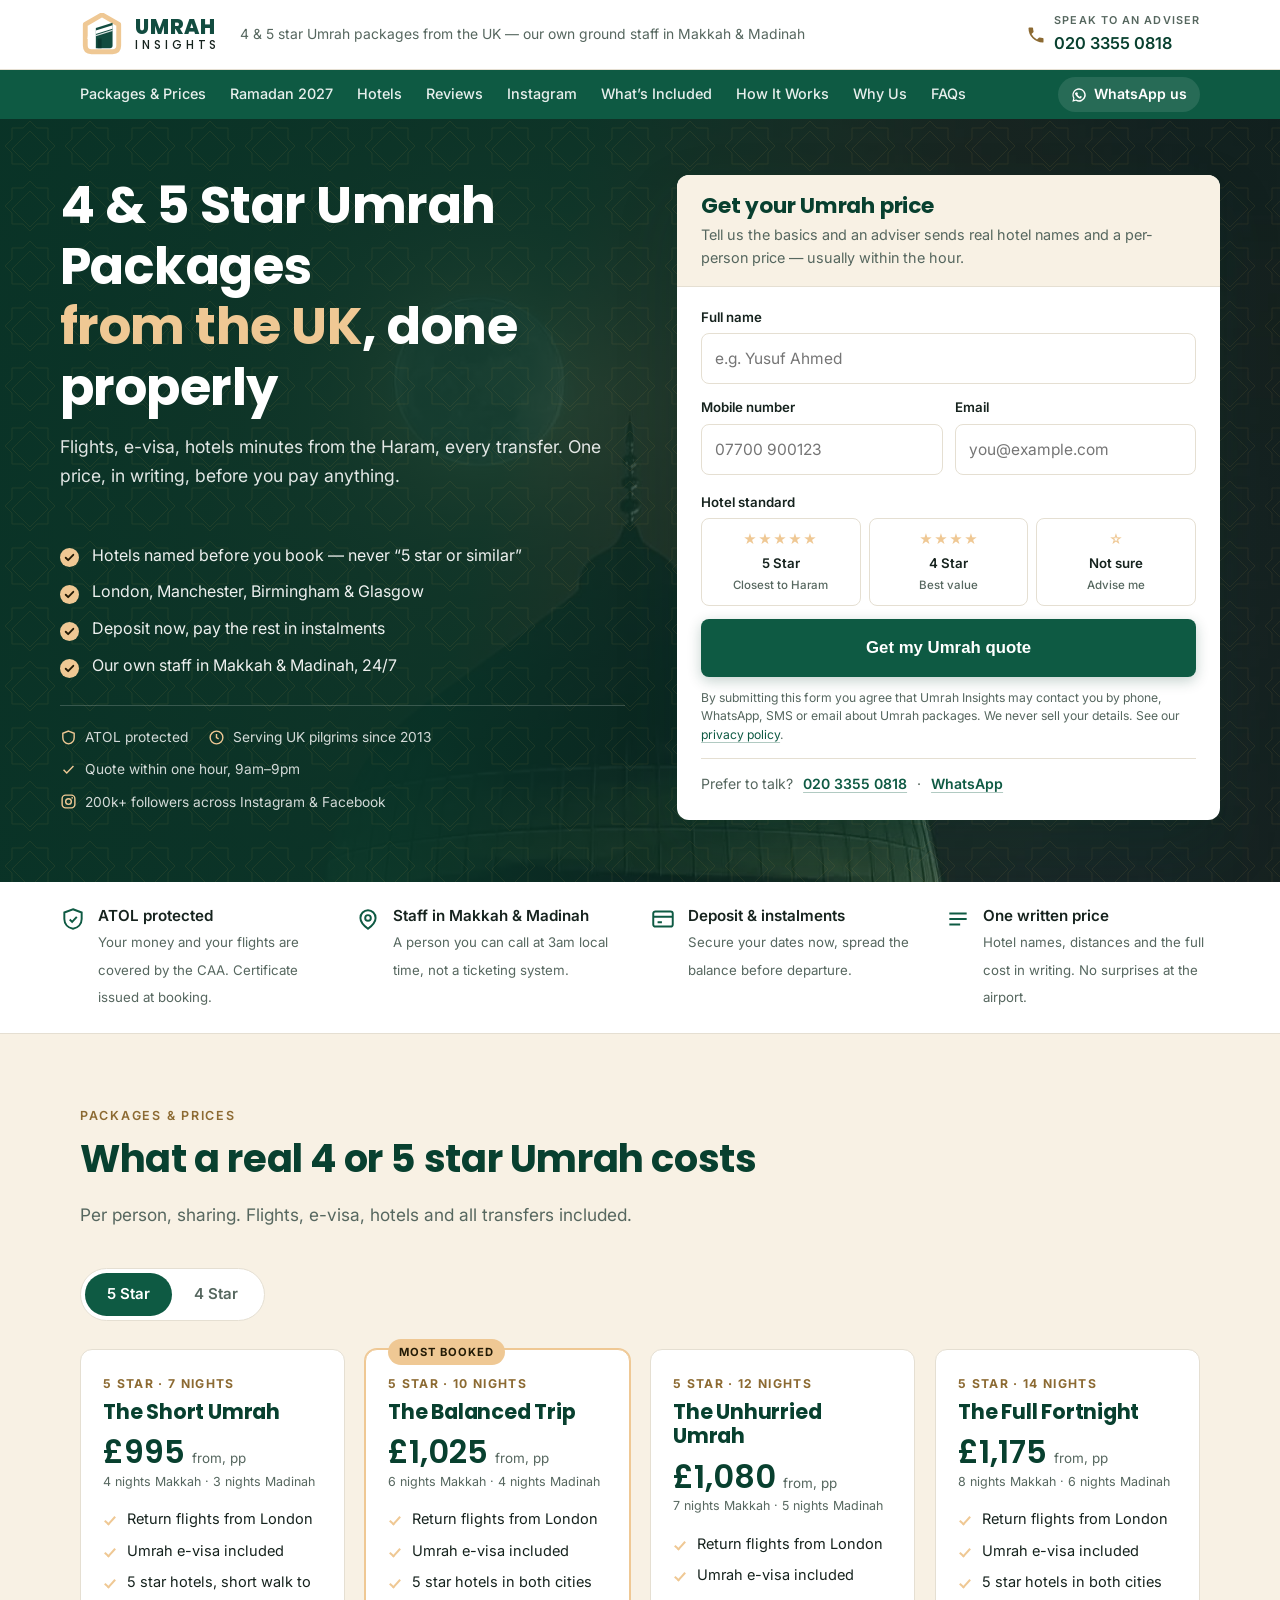
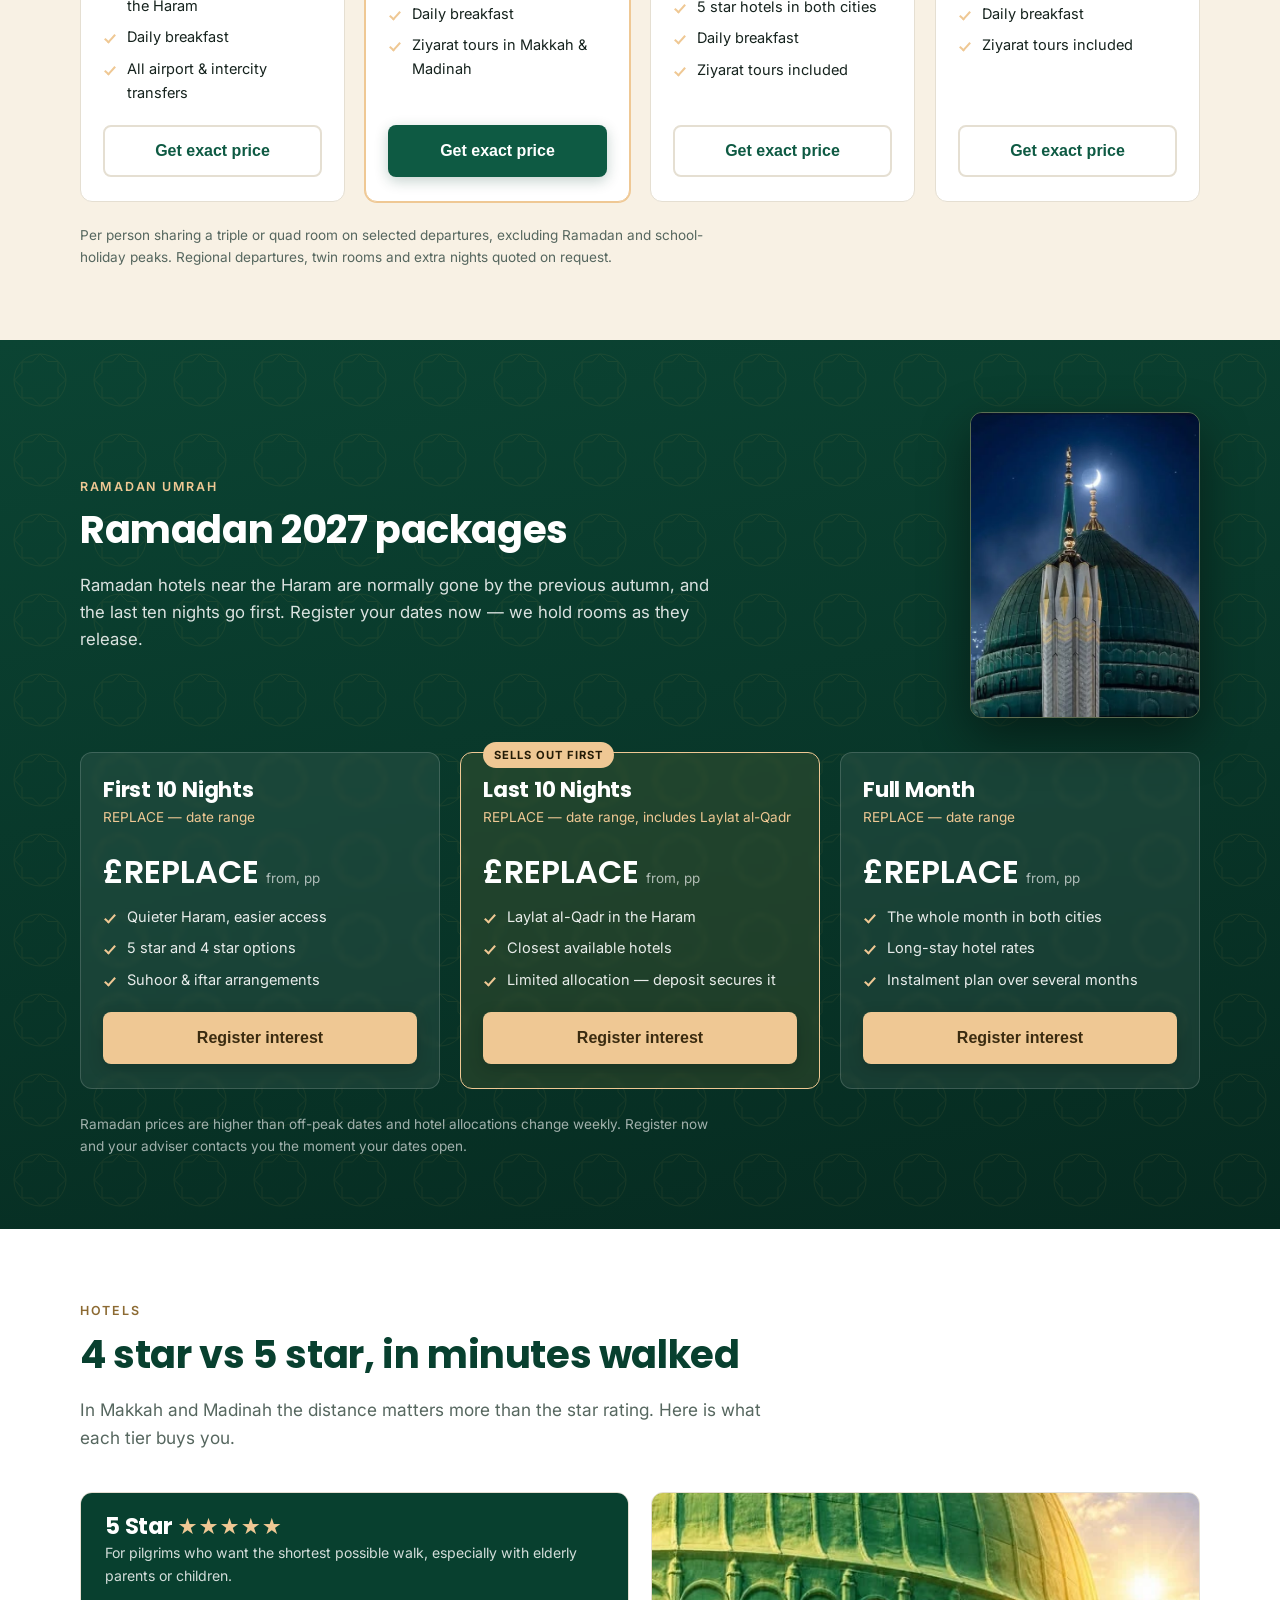
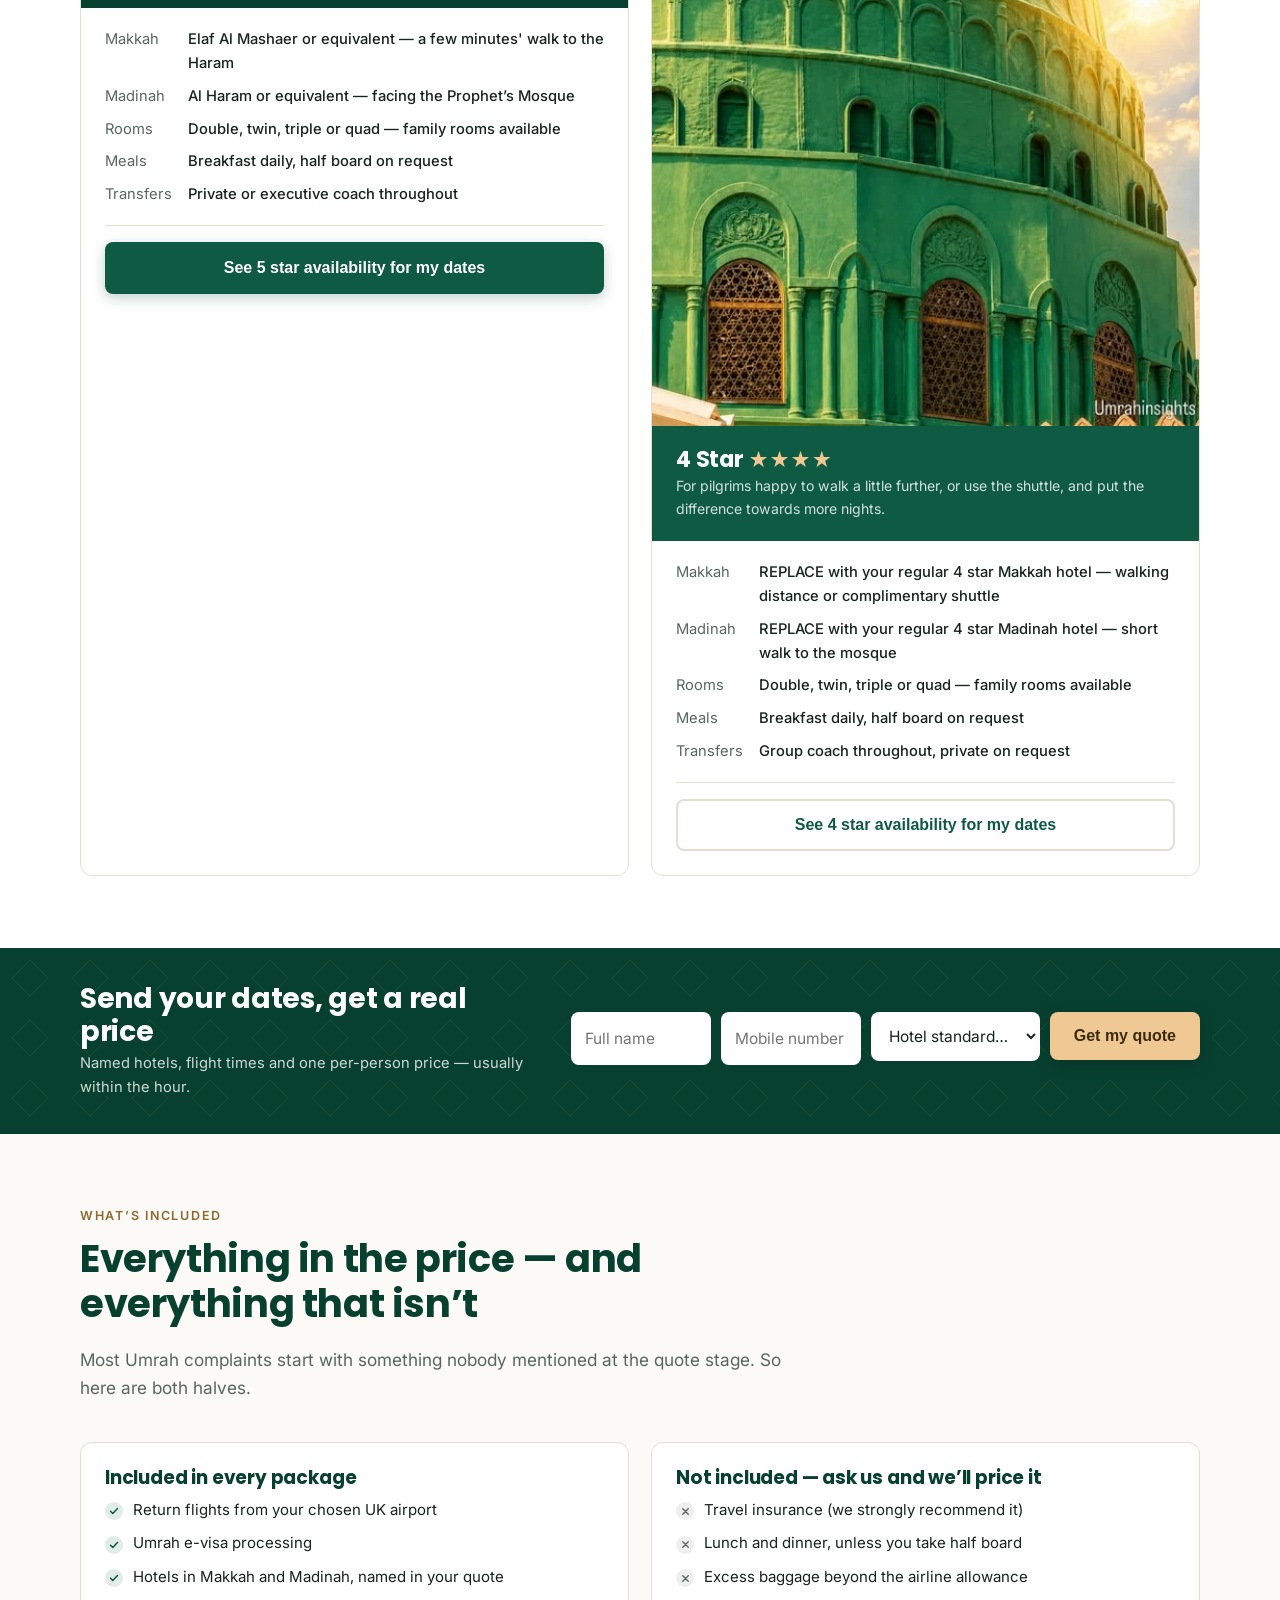
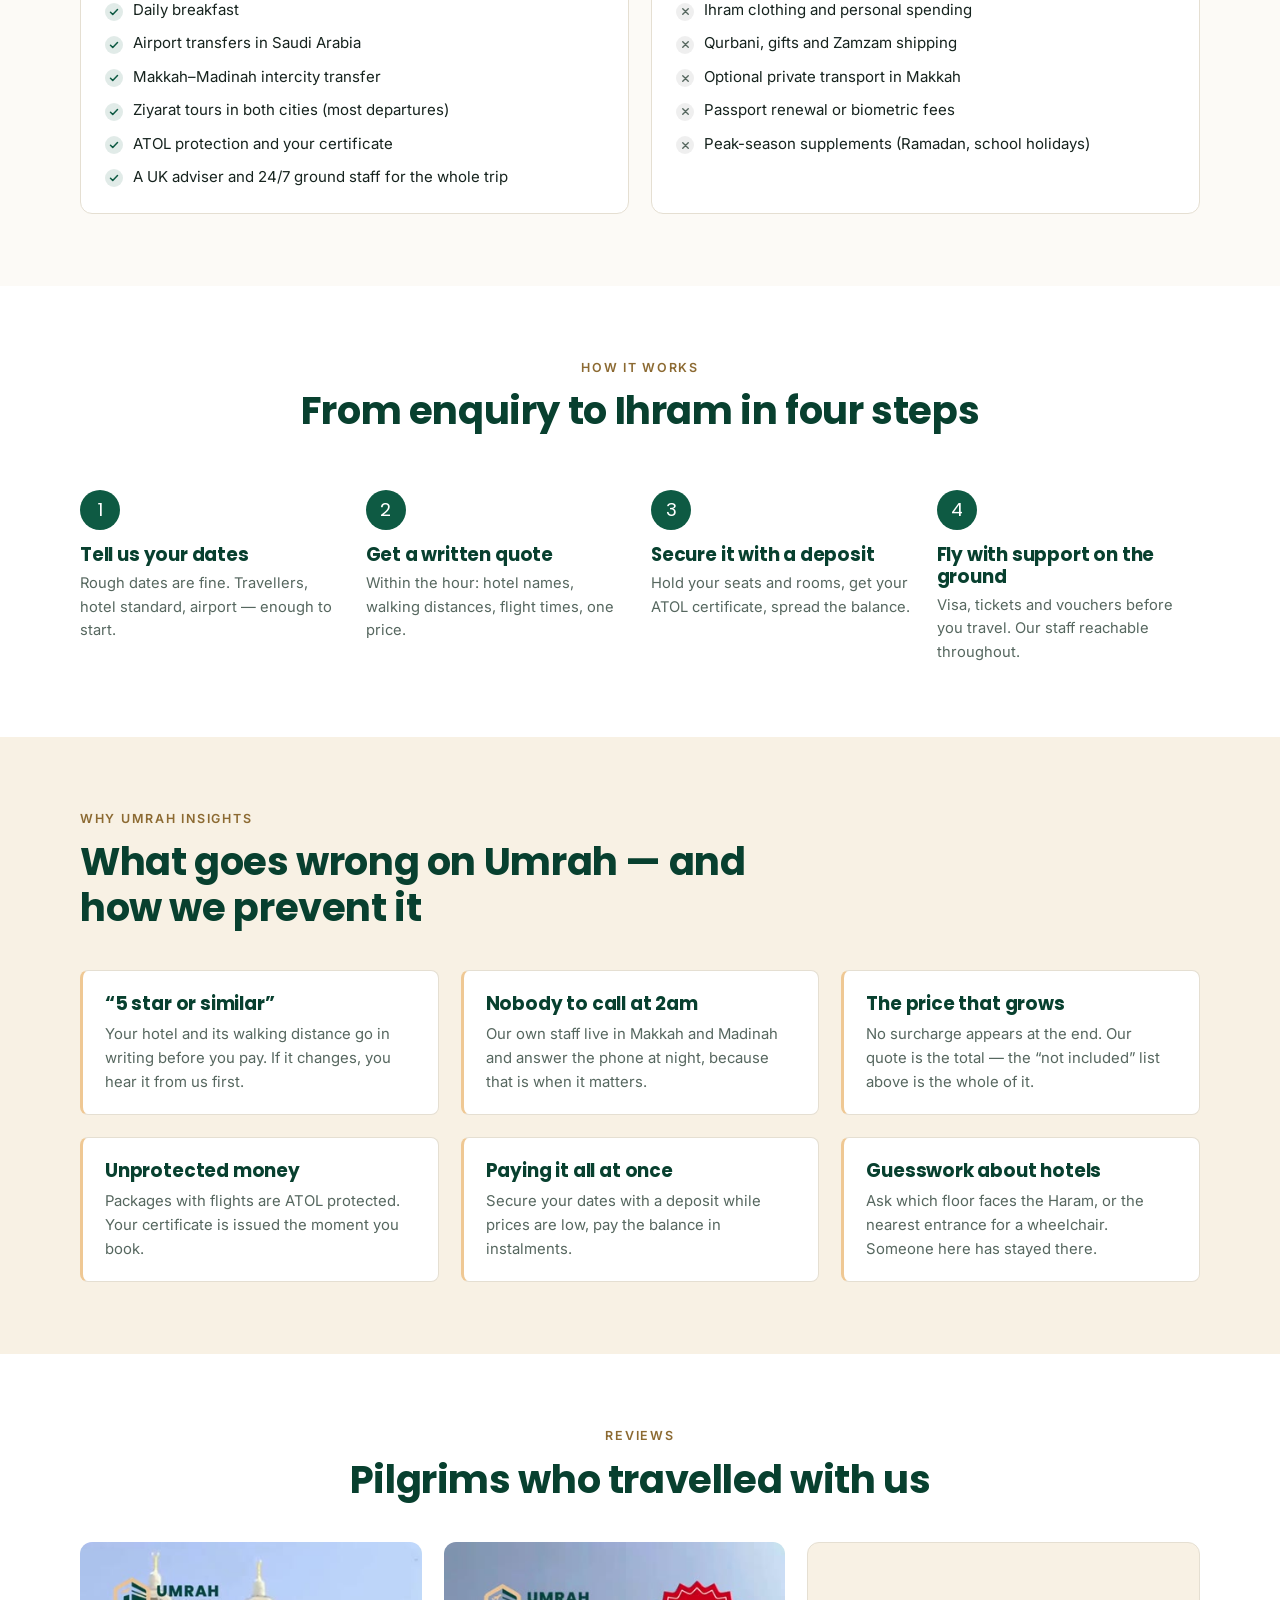
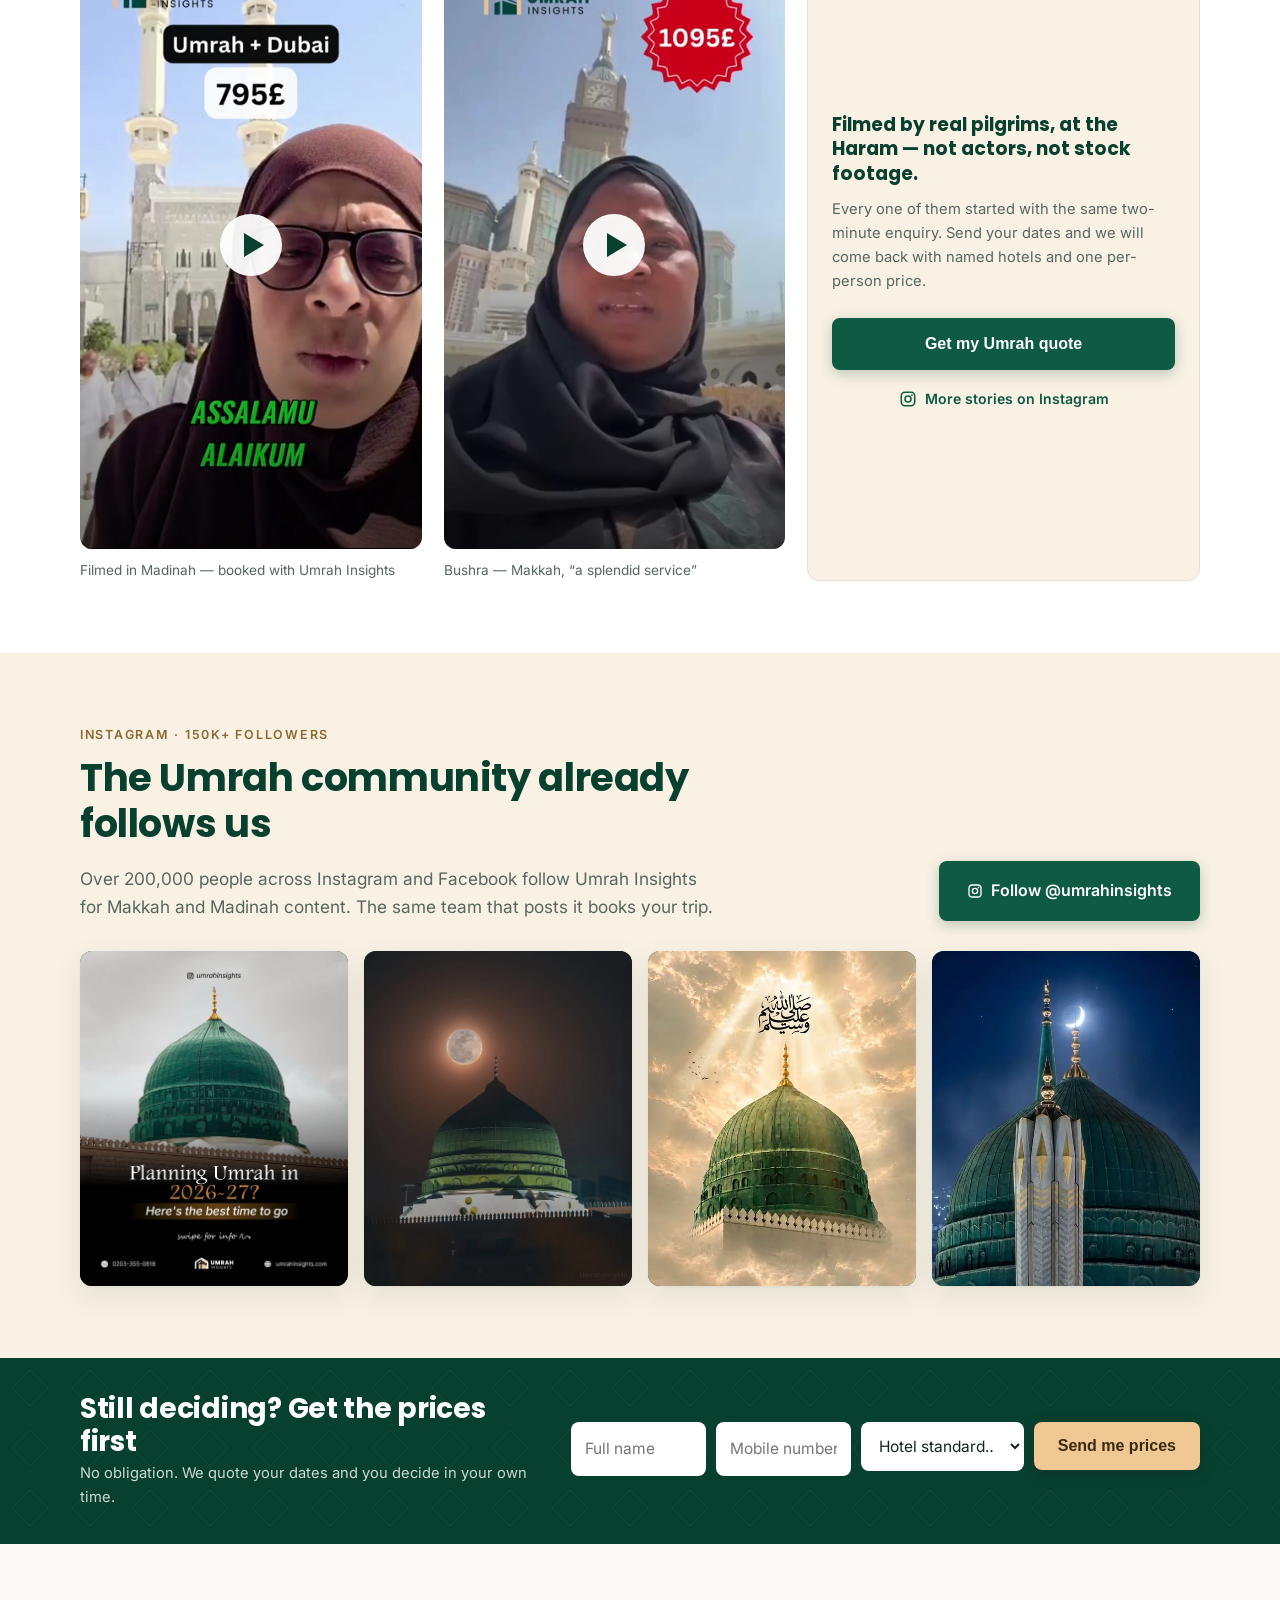
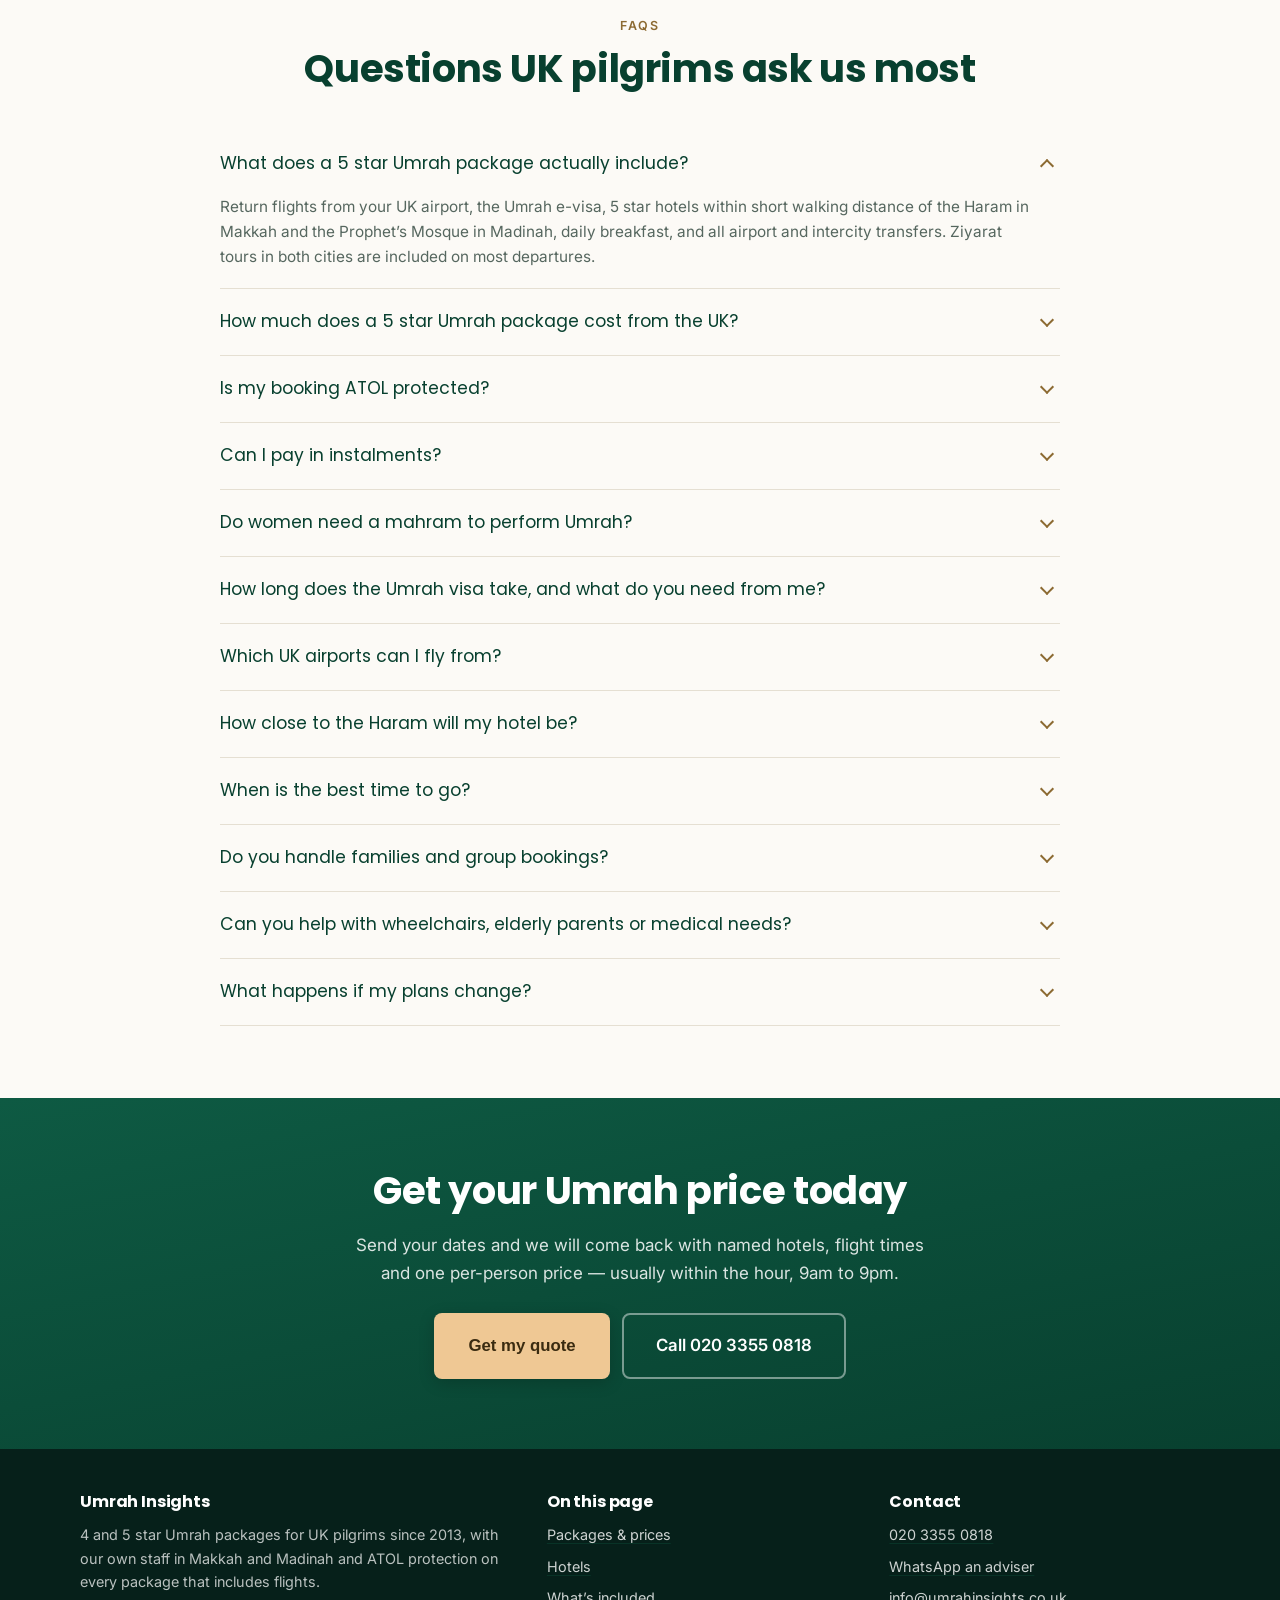
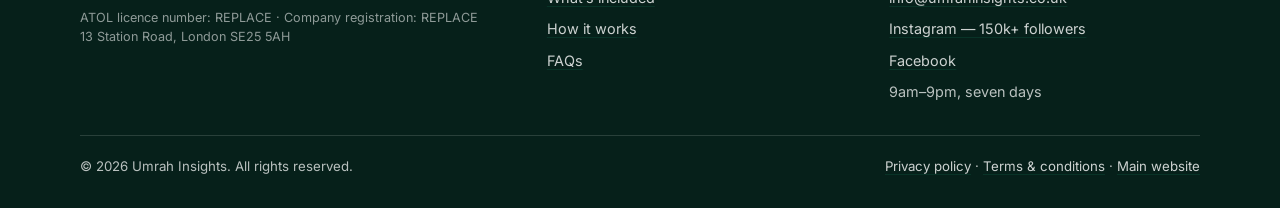
==== commit e9bb5b91: "Ship real customer videos and fix image paths to the uploaded files Images - Every reference now poi" ====
--- a/index.html
+++ b/index.html
@@ -396,10 +396,15 @@
 <section class="ram" id="ramadan">
   <div class="wrap">
     <div class="ram__head">
-      <p class="sec__kicker sec__kicker--light">Ramadan Umrah</p>
-      <h2>Ramadan 2027 packages</h2>
-      <p class="ram__lede">Ramadan hotels near the Haram are normally gone by the previous autumn, and
-      the last ten nights go first. Register your dates now &mdash; we hold rooms as they release.</p>
+      <div>
+        <p class="sec__kicker sec__kicker--light">Ramadan Umrah</p>
+        <h2>Ramadan 2027 packages</h2>
+        <p class="ram__lede">Ramadan hotels near the Haram are normally gone by the previous autumn, and
+        the last ten nights go first. Register your dates now &mdash; we hold rooms as they release.</p>
+      </div>
+      <img class="ram__img" src="assets/img/social/madinah-crescent.webp"
+           alt="The green dome and minaret of the Prophet's Mosque at night with a crescent moon"
+           loading="lazy" width="526" height="701" onerror="this.remove()">
     </div>
 
     <div class="ram__grid">
@@ -458,7 +463,6 @@
 
     <div class="tiers">
       <div class="tcard tcard--gold">
-        <img class="tcard__img" onerror="this.style.display='none'" src="assets/img/social/makkah-haram.jpg" alt="Masjid al-Haram in Makkah" loading="lazy" width="800" height="533">
         <div class="tcard__top">
           <h3>5 Star <span class="stars" aria-hidden="true">&#9733;&#9733;&#9733;&#9733;&#9733;</span></h3>
           <p>For pilgrims who want the shortest possible walk, especially with elderly parents or children.</p>
@@ -478,7 +482,7 @@
       </div>
 
       <div class="tcard">
-        <img class="tcard__img" onerror="this.style.display='none'" src="assets/img/social/madinah-day.jpg" alt="The green dome of the Prophet's Mosque in Madinah" loading="lazy" width="800" height="533">
+        <img class="tcard__img" onerror="this.style.display='none'" src="assets/img/social/madinah-day.webp" alt="The green dome of the Prophet's Mosque in Madinah" loading="lazy" width="800" height="533">
         <div class="tcard__top">
           <h3>4 Star <span class="stars" aria-hidden="true">&#9733;&#9733;&#9733;&#9733;</span></h3>
           <p>For pilgrims happy to walk a little further, or use the shuttle, and put the difference towards more nights.</p>
@@ -647,14 +651,16 @@
 </section>
 
 <!-- ── Customer video stories ─────────────────────────────────
-     For each tile: set data-video to an 11-character YouTube ID
-     (data-video-type="youtube") or to a file path such as
-     assets/video/story-1.mp4 (data-video-type="file"), drop a
-     poster frame at assets/img/video-0N.jpg (405×720) and edit
-     the caption. Nothing loads from YouTube until a click, so the
-     page stays fast. A tile with a missing poster hides itself,
-     and while all four are placeholders the whole section stays
-     hidden — safe to publish today.
+     Two real customer videos, served from assets/video/ and compressed
+     to 720x1280 with the moov atom up front so playback starts before
+     the file finishes downloading. Nothing loads until a click — the
+     tile is only a poster frame until then, which keeps the page fast
+     on mobile data.
+
+     To add another: copy a <figure class="vid"> block, set data-video
+     to the file path (data-video-type="file") or an 11-character
+     YouTube ID (data-video-type="youtube"), add a poster frame, and
+     write a caption naming the person and the city.
      ─────────────────────────────────────────────────────────── -->
 <section class="sec" id="reviews">
   <div class="wrap">
@@ -665,53 +671,42 @@
     <div class="vids">
       <figure class="vid">
         <button class="vid__btn" type="button"
-                data-video="REPLACE_VIDEO_1"
-                data-video-type="youtube"
-                data-video-title="Umrah Insights customer story 1">
-          <img class="vid__poster" src="data:image/svg+xml,%3Csvg%20xmlns%3D%22http%3A//www.w3.org/2000/svg%22%20width%3D%22405%22%20height%3D%22720%22%3E%3Cdefs%3E%3ClinearGradient%20id%3D%22g%22%20x1%3D%220%22%20y1%3D%220%22%20x2%3D%220%22%20y2%3D%221%22%3E%3Cstop%20offset%3D%220%22%20stop-color%3D%22%2314755A%22/%3E%3Cstop%20offset%3D%221%22%20stop-color%3D%22%2308402F%22/%3E%3C/linearGradient%3E%3C/defs%3E%3Crect%20width%3D%22405%22%20height%3D%22720%22%20fill%3D%22url%28%23g%29%22/%3E%3Cpath%20d%3D%22M202%20250l34%2034v68l-34%2034-34-34v-68z%22%20fill%3D%22none%22%20stroke%3D%22%23EFC894%22%20stroke-width%3D%222%22%20opacity%3D%220.5%22/%3E%3C/svg%3E" data-poster="assets/img/video-01.jpg" alt="" loading="lazy" width="405" height="720">
+                data-video="assets/video/story-1.mp4"
+                data-video-type="file"
+                data-video-title="Customer story filmed in Madinah">
+          <img class="vid__poster" src="assets/img/social/story-1-poster.jpg" alt="Customer speaking outside the Prophet's Mosque in Madinah" loading="lazy" width="405" height="720">
           <span class="vid__play" aria-hidden="true"></span>
-          <span class="sr">Play customer story 1</span>
+          <span class="sr">Play customer story, filmed in Madinah</span>
         </button>
-        <figcaption>REPLACE &mdash; name, package, month</figcaption>
+        <figcaption>Filmed in Madinah &mdash; booked with Umrah Insights</figcaption>
       </figure>
+
       <figure class="vid">
         <button class="vid__btn" type="button"
-                data-video="REPLACE_VIDEO_2"
-                data-video-type="youtube"
-                data-video-title="Umrah Insights customer story 2">
-          <img class="vid__poster" src="data:image/svg+xml,%3Csvg%20xmlns%3D%22http%3A//www.w3.org/2000/svg%22%20width%3D%22405%22%20height%3D%22720%22%3E%3Cdefs%3E%3ClinearGradient%20id%3D%22g%22%20x1%3D%220%22%20y1%3D%220%22%20x2%3D%220%22%20y2%3D%221%22%3E%3Cstop%20offset%3D%220%22%20stop-color%3D%22%2314755A%22/%3E%3Cstop%20offset%3D%221%22%20stop-color%3D%22%2308402F%22/%3E%3C/linearGradient%3E%3C/defs%3E%3Crect%20width%3D%22405%22%20height%3D%22720%22%20fill%3D%22url%28%23g%29%22/%3E%3Cpath%20d%3D%22M202%20250l34%2034v68l-34%2034-34-34v-68z%22%20fill%3D%22none%22%20stroke%3D%22%23EFC894%22%20stroke-width%3D%222%22%20opacity%3D%220.5%22/%3E%3C/svg%3E" data-poster="assets/img/video-02.jpg" alt="" loading="lazy" width="405" height="720">
+                data-video="assets/video/story-2.mp4"
+                data-video-type="file"
+                data-video-title="Bushra's story, filmed in Makkah">
+          <img class="vid__poster" src="assets/img/social/story-2-poster.jpg" alt="Bushra speaking outside the Haram in Makkah" loading="lazy" width="405" height="720">
           <span class="vid__play" aria-hidden="true"></span>
-          <span class="sr">Play customer story 2</span>
+          <span class="sr">Play Bushra's story, filmed in Makkah</span>
         </button>
-        <figcaption>REPLACE &mdash; name, package, month</figcaption>
+        <figcaption>Bushra &mdash; Makkah, &ldquo;a splendid service&rdquo;</figcaption>
       </figure>
-      <figure class="vid">
-        <button class="vid__btn" type="button"
-                data-video="REPLACE_VIDEO_3"
-                data-video-type="youtube"
-                data-video-title="Umrah Insights customer story 3">
-          <img class="vid__poster" src="data:image/svg+xml,%3Csvg%20xmlns%3D%22http%3A//www.w3.org/2000/svg%22%20width%3D%22405%22%20height%3D%22720%22%3E%3Cdefs%3E%3ClinearGradient%20id%3D%22g%22%20x1%3D%220%22%20y1%3D%220%22%20x2%3D%220%22%20y2%3D%221%22%3E%3Cstop%20offset%3D%220%22%20stop-color%3D%22%2314755A%22/%3E%3Cstop%20offset%3D%221%22%20stop-color%3D%22%2308402F%22/%3E%3C/linearGradient%3E%3C/defs%3E%3Crect%20width%3D%22405%22%20height%3D%22720%22%20fill%3D%22url%28%23g%29%22/%3E%3Cpath%20d%3D%22M202%20250l34%2034v68l-34%2034-34-34v-68z%22%20fill%3D%22none%22%20stroke%3D%22%23EFC894%22%20stroke-width%3D%222%22%20opacity%3D%220.5%22/%3E%3C/svg%3E" data-poster="assets/img/video-03.jpg" alt="" loading="lazy" width="405" height="720">
-          <span class="vid__play" aria-hidden="true"></span>
-          <span class="sr">Play customer story 3</span>
-        </button>
-        <figcaption>REPLACE &mdash; name, package, month</figcaption>
-      </figure>
-      <figure class="vid">
-        <button class="vid__btn" type="button"
-                data-video="REPLACE_VIDEO_4"
-                data-video-type="youtube"
-                data-video-title="Umrah Insights customer story 4">
-          <img class="vid__poster" src="data:image/svg+xml,%3Csvg%20xmlns%3D%22http%3A//www.w3.org/2000/svg%22%20width%3D%22405%22%20height%3D%22720%22%3E%3Cdefs%3E%3ClinearGradient%20id%3D%22g%22%20x1%3D%220%22%20y1%3D%220%22%20x2%3D%220%22%20y2%3D%221%22%3E%3Cstop%20offset%3D%220%22%20stop-color%3D%22%2314755A%22/%3E%3Cstop%20offset%3D%221%22%20stop-color%3D%22%2308402F%22/%3E%3C/linearGradient%3E%3C/defs%3E%3Crect%20width%3D%22405%22%20height%3D%22720%22%20fill%3D%22url%28%23g%29%22/%3E%3Cpath%20d%3D%22M202%20250l34%2034v68l-34%2034-34-34v-68z%22%20fill%3D%22none%22%20stroke%3D%22%23EFC894%22%20stroke-width%3D%222%22%20opacity%3D%220.5%22/%3E%3C/svg%3E" data-poster="assets/img/video-04.jpg" alt="" loading="lazy" width="405" height="720">
-          <span class="vid__play" aria-hidden="true"></span>
-          <span class="sr">Play customer story 4</span>
-        </button>
-        <figcaption>REPLACE &mdash; name, package, month</figcaption>
-      </figure>
-    </div>
-
-    </div>
-    <div class="center" style="margin-top:30px">
-      <button class="btn btn--primary btn--lg" type="button" data-open-quote data-pkg="after videos">Get my Umrah quote</button>
+
+      <!-- Third cell turns the empty column into a capture point rather
+           than dead space. -->
+      <div class="vids__cta">
+        <p class="vids__lead">Filmed by real pilgrims, at the Haram &mdash; not actors, not stock footage.</p>
+        <p class="vids__sub">Every one of them started with the same two-minute enquiry. Send your dates and
+        we will come back with named hotels and one per-person price.</p>
+        <button class="btn btn--primary btn--block" type="button" data-open-quote data-pkg="after videos">Get my Umrah quote</button>
+        <a class="vids__ig" href="https://www.instagram.com/umrahinsights" target="_blank" rel="noopener" data-track="instagram-videos">
+          <svg class="ic" viewBox="0 0 24 24" fill="none" stroke="currentColor" stroke-width="2" aria-hidden="true"><rect x="3" y="3" width="18" height="18" rx="5"/><circle cx="12" cy="12" r="4"/><circle cx="17.2" cy="6.8" r="1.2" fill="currentColor" stroke="none"/></svg>
+          More stories on Instagram
+        </a>
+      </div>
+    </div>
+
     </div>
   </div>
 </section>
@@ -740,16 +735,16 @@
 
     <div class="ig__grid">
       <figure class="ig__tile">
-        <img src="assets/img/social/ig-post-planning.jpg" alt="Umrah Insights post: planning Umrah in 2026-27, the best time to go" loading="lazy" onerror="this.closest('.ig__tile').remove()">
+        <img src="assets/img/social/ig-post-planning.webp" alt="Umrah Insights post: planning Umrah in 2026-27, the best time to go" loading="lazy" onerror="this.closest('.ig__tile').remove()">
       </figure>
       <figure class="ig__tile">
-        <img src="assets/img/social/madinah-moon.jpg" alt="The green dome of the Prophet's Mosque under a full moon" loading="lazy" onerror="this.closest('.ig__tile').remove()">
+        <img src="assets/img/social/madinah-moon.webp" alt="The green dome of the Prophet's Mosque under a full moon" loading="lazy" onerror="this.closest('.ig__tile').remove()">
       </figure>
       <figure class="ig__tile">
-        <img src="assets/img/social/madinah-rays.jpg" alt="Light rays over the green dome of the Prophet's Mosque" loading="lazy" onerror="this.closest('.ig__tile').remove()">
+        <img src="assets/img/social/madinah-rays.webp" alt="Light rays over the green dome of the Prophet's Mosque" loading="lazy" onerror="this.closest('.ig__tile').remove()">
       </figure>
       <figure class="ig__tile">
-        <img src="assets/img/social/madinah-crescent.jpg" alt="The green dome and minaret at night with a crescent moon" loading="lazy" onerror="this.closest('.ig__tile').remove()">
+        <img src="assets/img/social/madinah-crescent.webp" alt="The green dome and minaret at night with a crescent moon" loading="lazy" onerror="this.closest('.ig__tile').remove()">
       </figure>
     </div>
   </div>
@@ -879,7 +874,7 @@
 </section>
 
 <!-- ── Closing CTA ────────────────────────────────────────────── -->
-<section class="close close--photo">
+<section class="close">
   <div class="wrap wrap--narrow">
     <h2>Get your Umrah price today</h2>
     <p>Send your dates and we will come back with named hotels, flight times and one per-person
--- a/assets/css/umrah.css
+++ b/assets/css/umrah.css
@@ -130,8 +130,8 @@
 /* Photo of the Haram behind a green wash that keeps the text readable.
    If the image file is missing the gradients above still stand alone. */
 .hero--photo{background:
-  linear-gradient(105deg, rgba(8,52,39,.94) 0%, rgba(8,52,39,.88) 42%, rgba(6,36,28,.62) 72%, rgba(6,32,25,.58) 100%),
-  url("../img/social/madinah-crescent.jpg") 72% 38%/cover no-repeat,
+  linear-gradient(105deg, rgba(8,52,39,.95) 0%, rgba(8,52,39,.90) 40%, rgba(6,36,28,.50) 66%, rgba(6,32,25,.42) 100%),
+  url("../img/social/madinah-moon.webp") 62% 26%/cover no-repeat,
   linear-gradient(168deg, #0E5A43 0%, #08402F 100%)}
 /* Geometric eight-point-star lattice — a 40-byte data URI, not an image file */
 .hero::before{
@@ -305,16 +305,17 @@
 /* ── Ramadan ───────────────────────────────────────────────────
    Deliberately the highest-contrast block on the page: it is the
    highest-intent, most seasonal money term in the account. */
-.ram{color:#fff;padding:72px 0;position:relative;overflow:hidden;background:
-  linear-gradient(168deg, rgba(9,52,39,.93) 0%, rgba(6,36,27,.96) 100%),
-  url("../img/social/madinah-moon.jpg") center/cover no-repeat,
-  linear-gradient(168deg,#0B4433 0%,#062A20 100%)}
+.ram{color:#fff;padding:72px 0;position:relative;overflow:hidden;
+  background:linear-gradient(168deg,#0B4433 0%,#062A20 100%)}
 .ram::before{
   content:"";position:absolute;inset:0;opacity:.09;pointer-events:none;
   background-image:url("data:image/svg+xml,%3Csvg xmlns='http://www.w3.org/2000/svg' width='80' height='80' viewBox='0 0 80 80'%3E%3Cg fill='none' stroke='%23C8A24A' stroke-width='1'%3E%3Ccircle cx='40' cy='40' r='26'/%3E%3Cpath d='M40 14l7.5 7.5H58v10.5L65.5 40 58 47.5V58H47.5L40 65.5 32.5 58H22V47.5L14.5 40 22 32.5V22h10.5z'/%3E%3C/g%3E%3C/svg%3E");
 }
 .ram > .wrap{position:relative}
-.ram__head{max-width:720px;margin-bottom:34px}
+.ram__head{display:grid;grid-template-columns:1fr auto;gap:30px;align-items:center;max-width:none;margin-bottom:34px}
+.ram__head > div{max-width:640px}
+.ram__img{width:230px;height:auto;border-radius:var(--radius);display:block;
+  box-shadow:0 18px 50px rgba(0,0,0,.45);border:1px solid rgba(239,200,148,.35)}
 .ram h2,.ram h3{color:#fff}
 .sec__kicker--light{color:var(--gold)}
 .ram__lede{font-size:1.05rem;color:rgba(255,255,255,.85);margin:0}
@@ -334,7 +335,16 @@
    Facade pattern: each tile is just a poster image until it is
    clicked. A real YouTube embed pulls ~700KB per video and would
    undo the load speed this page depends on. */
-.vids{display:grid;grid-template-columns:repeat(4,1fr);gap:18px}
+.vids{display:grid;grid-template-columns:repeat(2,minmax(0,1fr)) 1.15fr;gap:22px;align-items:stretch}
+/* Third cell: copy + CTA, so two videos fill the row instead of
+   floating in a half-empty grid. */
+.vids__cta{display:flex;flex-direction:column;justify-content:center;gap:6px;
+  background:var(--sand);border:1px solid var(--line);border-radius:var(--radius);padding:26px 24px}
+.vids__lead{font-family:var(--font-head);font-weight:700;font-size:1.18rem;color:var(--green-dk);margin:0 0 6px;line-height:1.3}
+.vids__sub{font-size:.92rem;color:var(--muted);margin:0 0 18px}
+.vids__ig{display:inline-flex;align-items:center;justify-content:center;gap:8px;margin-top:12px;
+  font-size:.88rem;font-weight:600;text-decoration:none;color:var(--green)}
+.vids__ig .ic{width:18px;height:18px}
 .vid{margin:0}
 .vid__btn{
   display:block;width:100%;aspect-ratio:9/16;padding:0;border:0;cursor:pointer;position:relative;
@@ -401,11 +411,8 @@
    dark rectangles. */
 .ig__grid:empty{display:none}
 
-/* Closing CTA over the light-rays post */
-.close--photo{background:
-  linear-gradient(168deg, rgba(11,64,48,.90) 0%, rgba(6,42,32,.93) 100%),
-  url("../img/social/madinah-rays.jpg") center 35%/cover no-repeat,
-  linear-gradient(168deg,#0E5A43 0%,#08402F 100%)}
+/* Closing CTA: gradient only. The rays post is 514px wide — sharp in
+   the Instagram grid, visibly soft stretched across a full section. */
 
 /* ── Footer ────────────────────────────────────────────────────── */
 .foot{background:#06201A;color:rgba(255,255,255,.72);padding:44px 0 30px;font-size:.9rem}
@@ -453,14 +460,17 @@
   .band__form{grid-template-columns:1fr 1fr}
   .band__form .btn{grid-column:1/-1}
   .ram__grid{grid-template-columns:1fr}
+  .ram__head{grid-template-columns:1fr}
+  .ram__img{width:100%;max-width:280px}
   .vids{grid-template-columns:1fr 1fr}
+  .vids__cta{grid-column:1/-1;padding:22px}
   .ig__grid{grid-template-columns:1fr 1fr}
   .ig__head{align-items:flex-start}
   /* The social photos are portrait, so on phones the hero shows far more
      of the image and the wash lightens to let it read. */
   .hero--photo{background:
-    linear-gradient(180deg, rgba(8,52,39,.66) 0%, rgba(7,44,33,.80) 48%, rgba(6,32,25,.95) 100%),
-    url("../img/social/madinah-crescent.jpg") center 22%/cover no-repeat,
+    linear-gradient(180deg, rgba(8,52,39,.55) 0%, rgba(7,44,33,.74) 46%, rgba(6,32,25,.94) 100%),
+    url("../img/social/madinah-moon.webp") center 18%/cover no-repeat,
     linear-gradient(168deg, #0E5A43 0%, #08402F 100%)}
 
   /* Headline → form → proof points: the enquiry form sits in the first
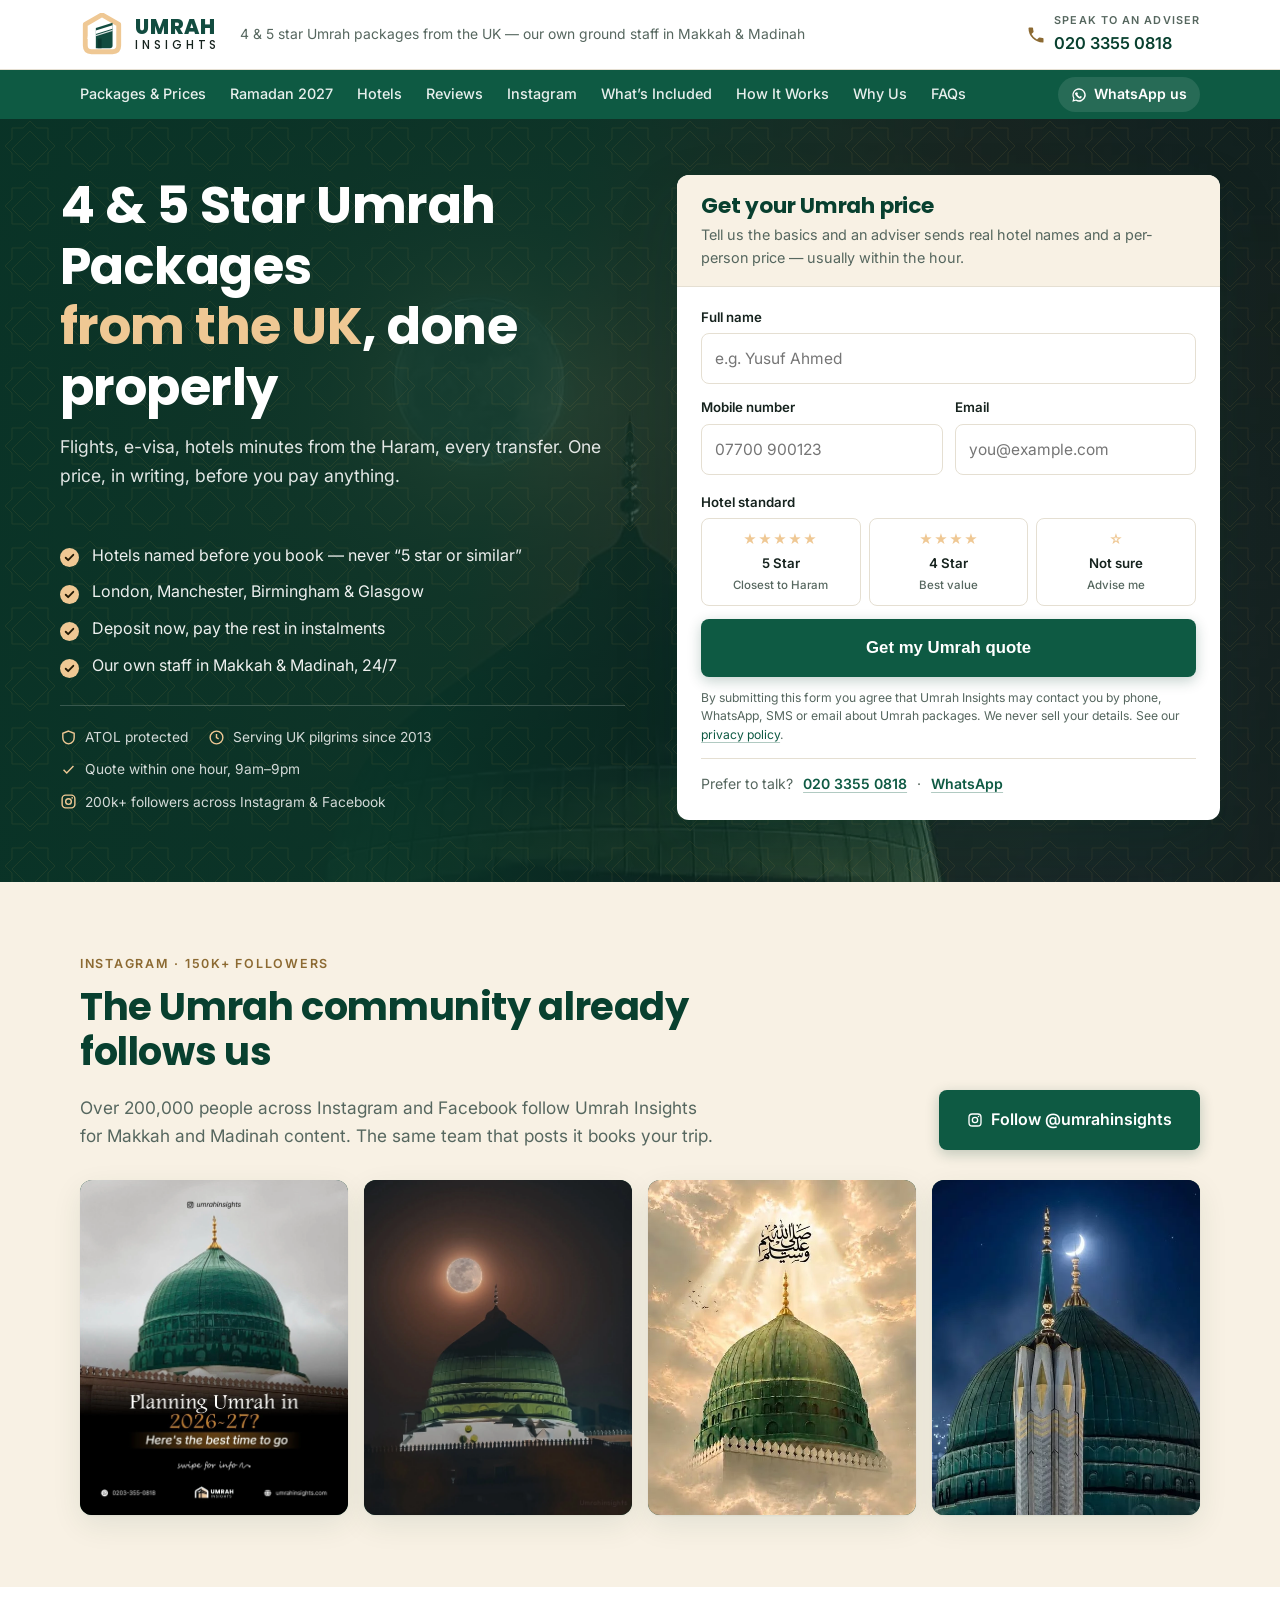
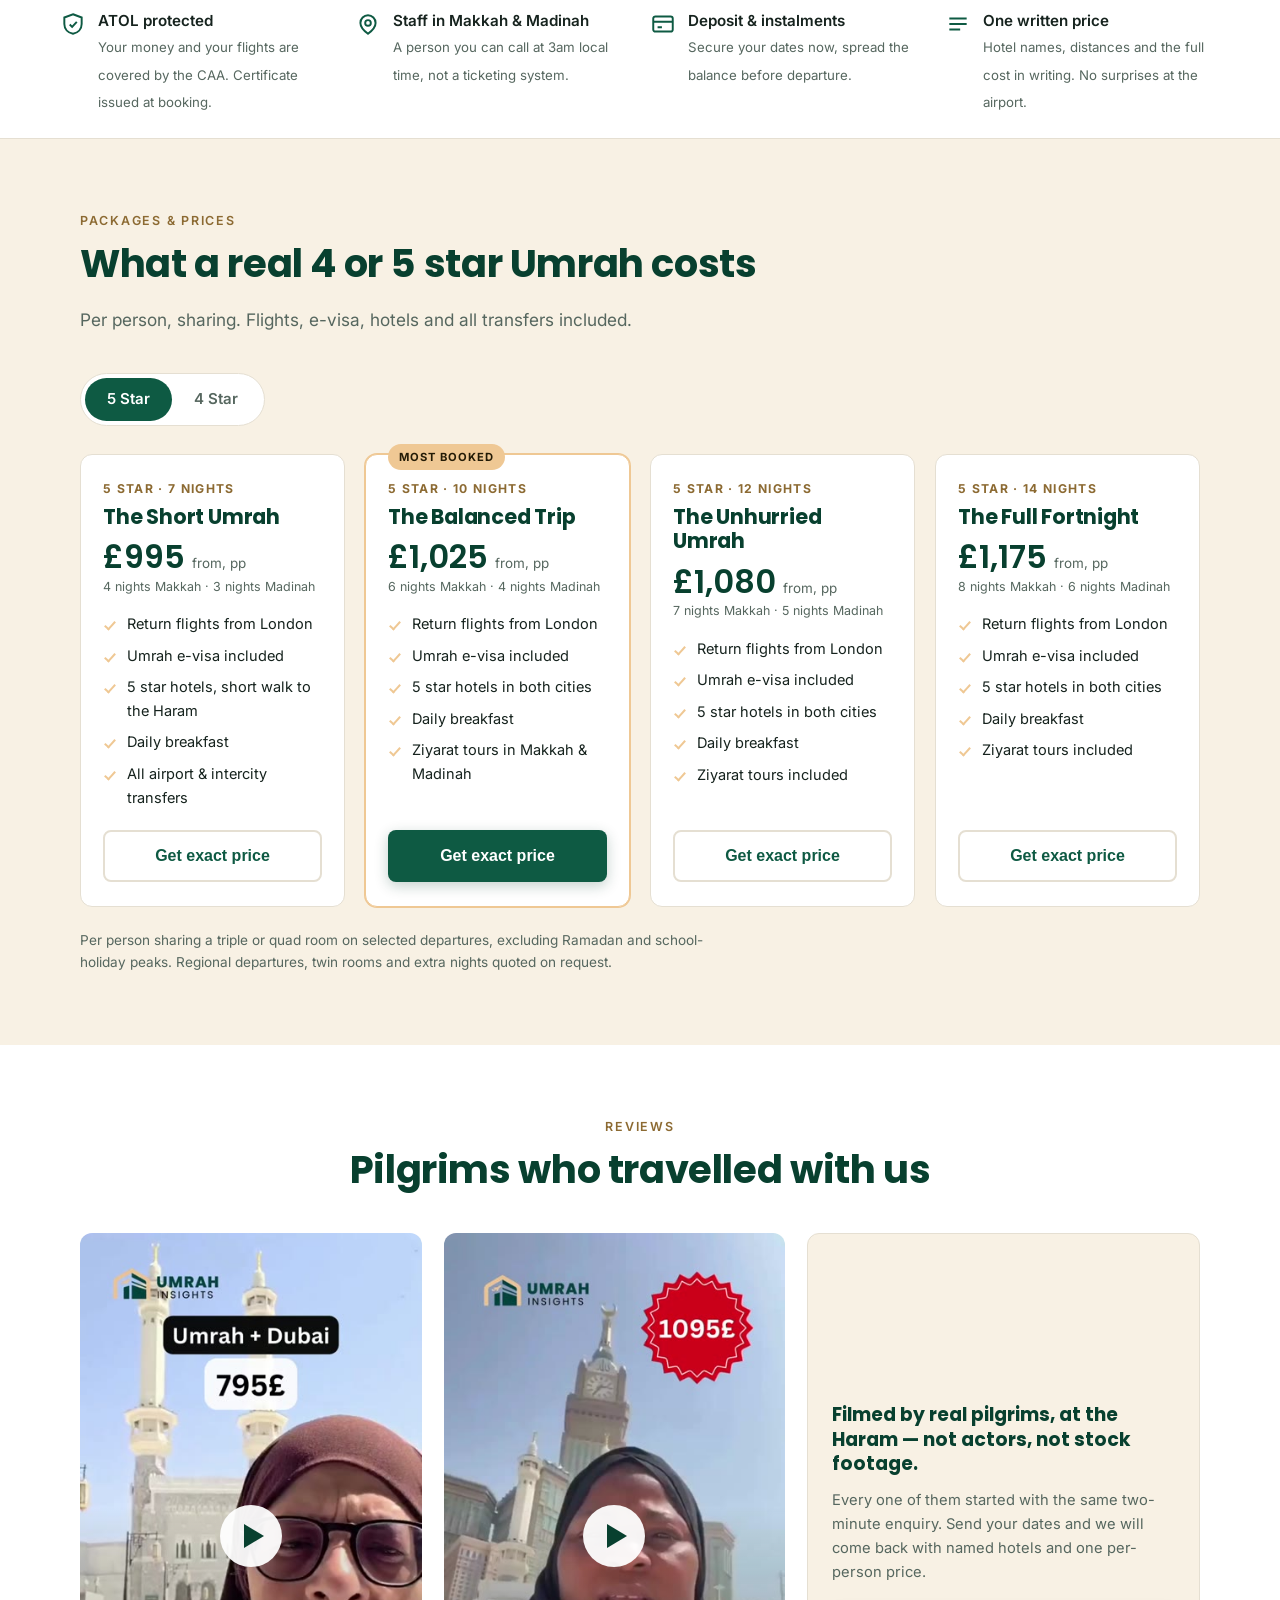
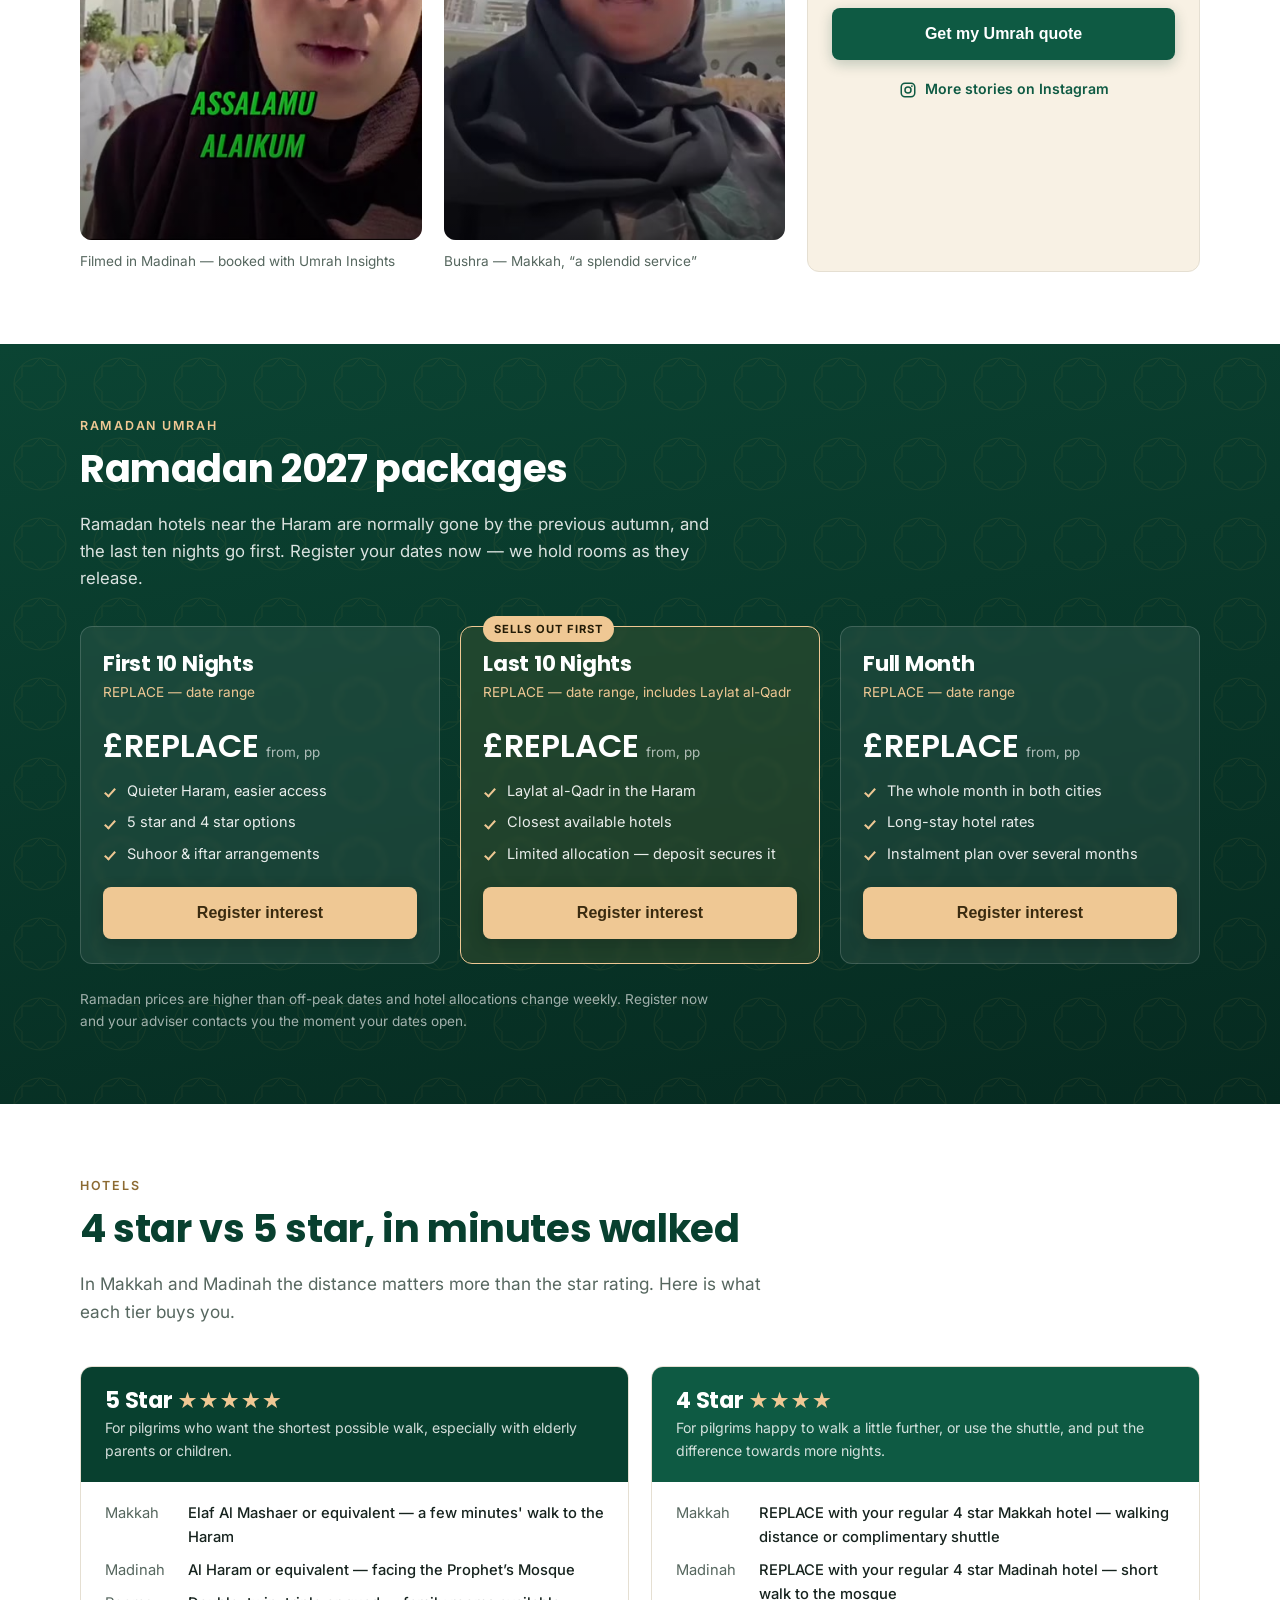
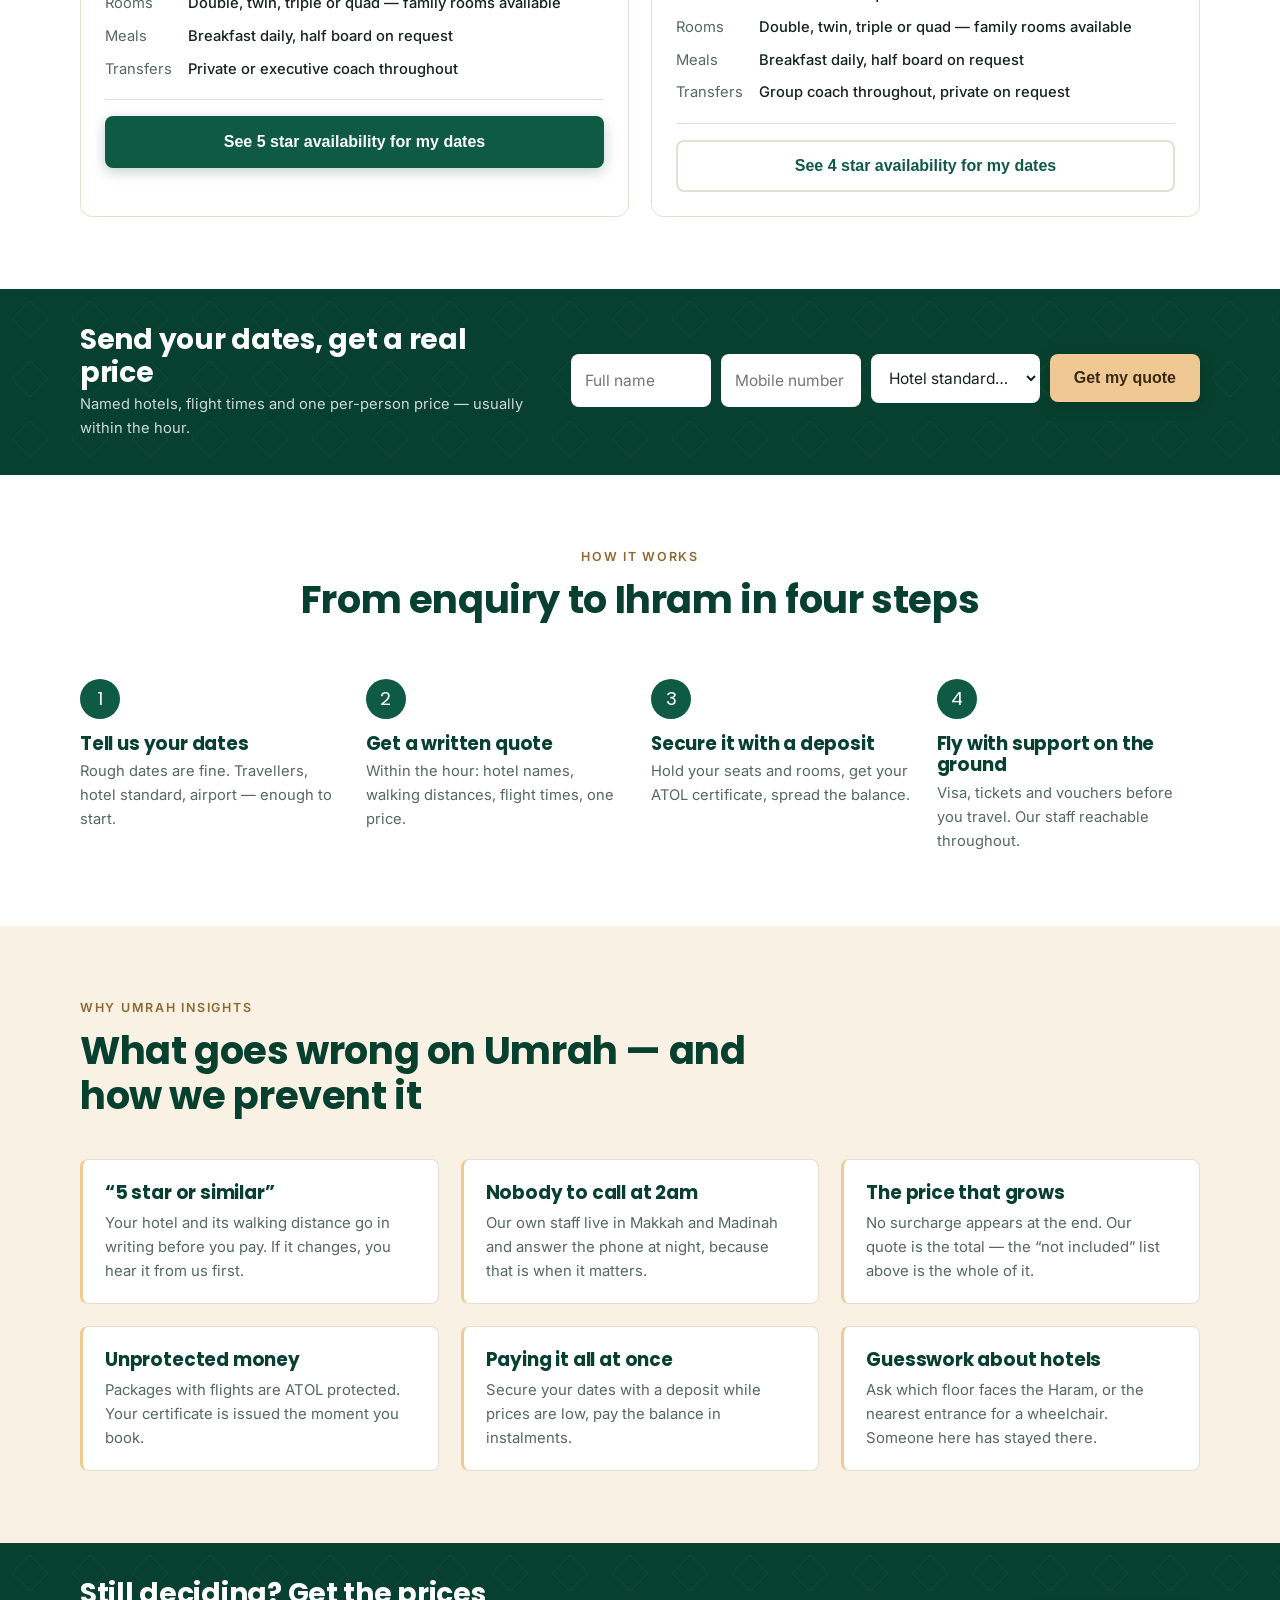
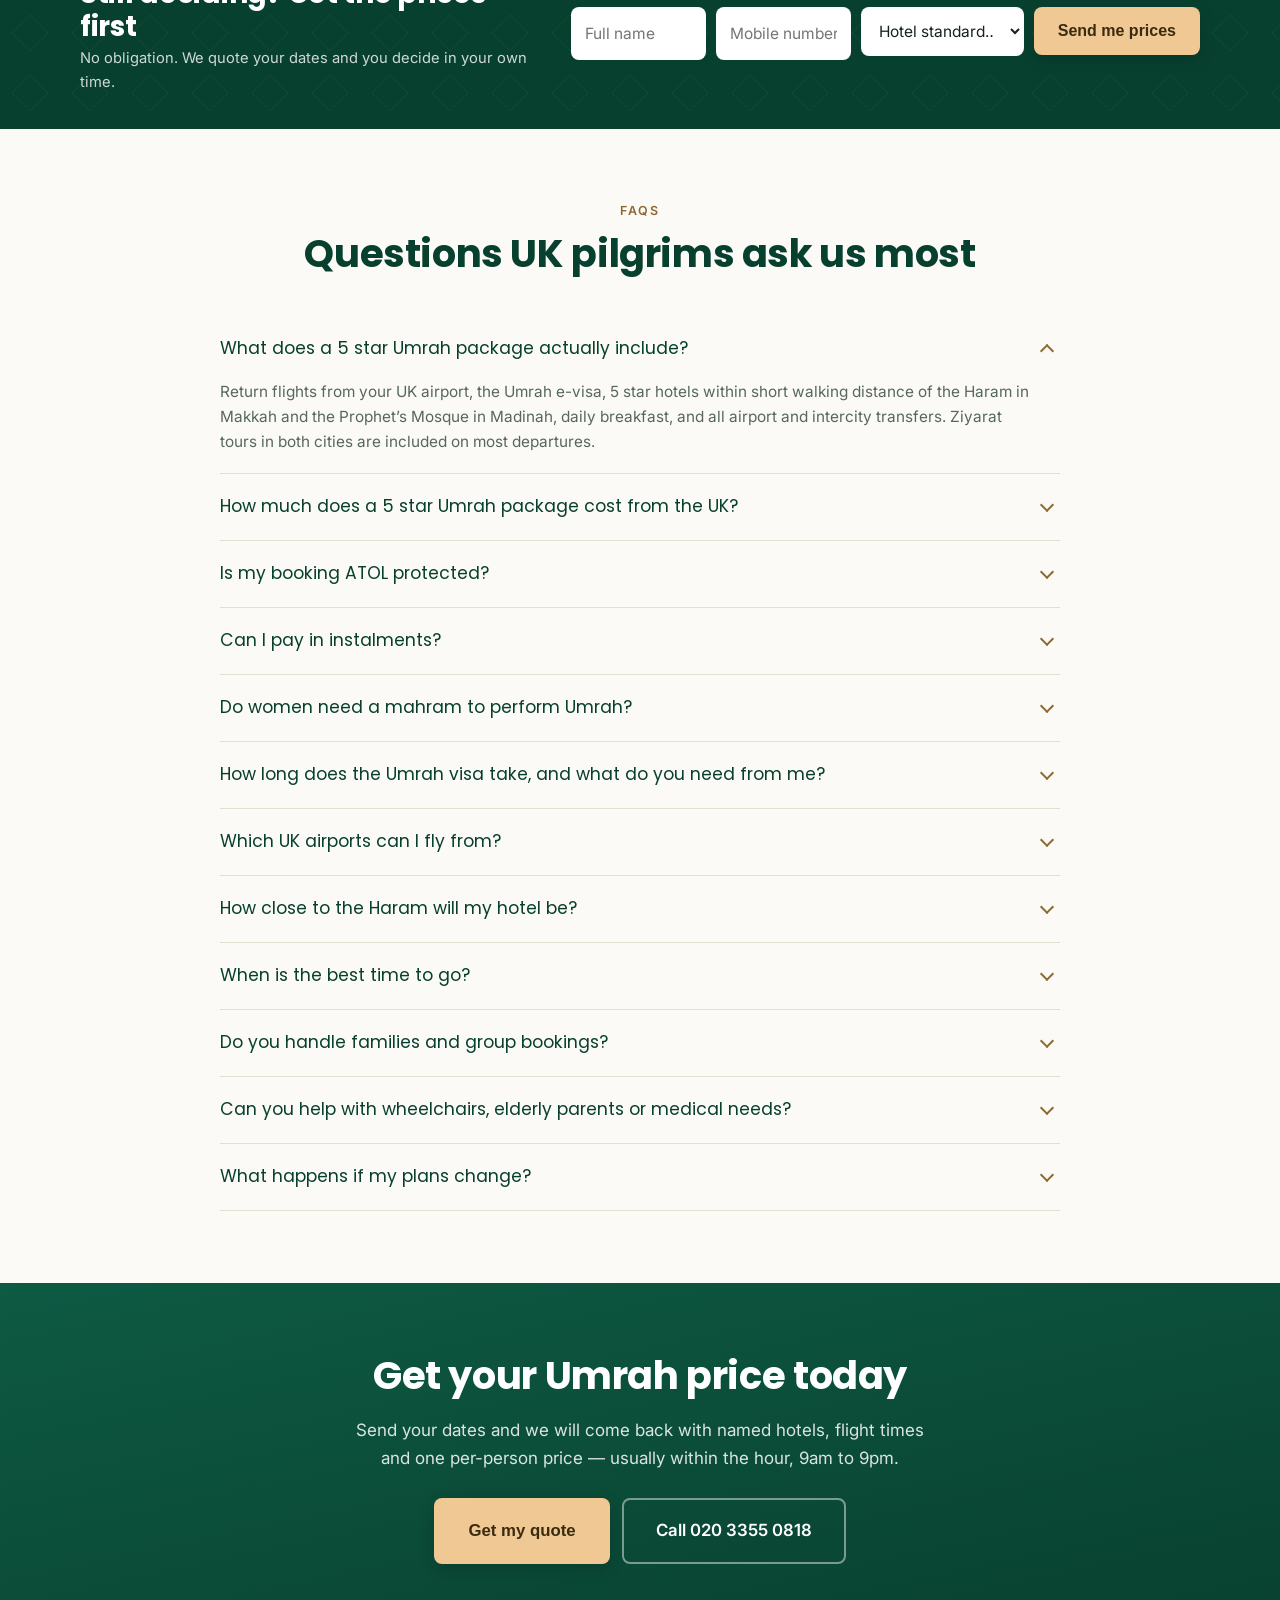
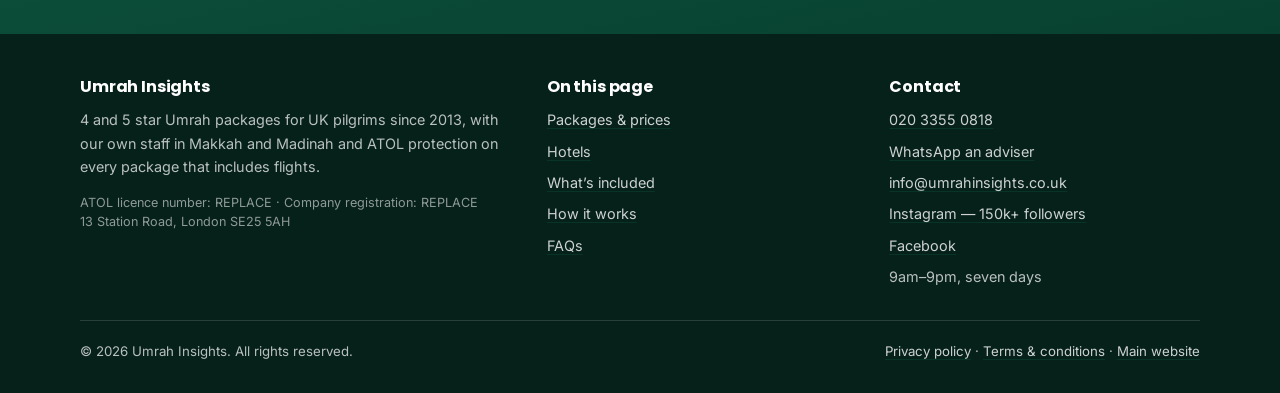
==== commit 2cacac8b: "Restructure landing page: promote social proof, trim sections - Move Instagram social-proof section " ====
--- a/index.html
+++ b/index.html
@@ -221,6 +221,45 @@
   </div>
 </section>
 
+<!-- ── Instagram wall ─────────────────────────────────────────
+     The four best-performing posts from @umrahinsights. This is the
+     strongest trust asset on the page: a 150k audience is proof no
+     testimonial can match, and it is the client's own photography
+     rather than stock. Files go in assets/img/social/ — see the
+     README there. A tile whose file is missing removes itself.
+     ─────────────────────────────────────────────────────────── -->
+<section class="sec sec--sand" id="instagram">
+  <div class="wrap">
+    <div class="ig__head">
+      <div>
+        <p class="sec__kicker">Instagram &middot; 150k+ followers</p>
+        <h2>The Umrah community already follows us</h2>
+        <p class="lede">Over 200,000 people across Instagram and Facebook follow Umrah Insights for
+        Makkah and Madinah content. The same team that posts it books your trip.</p>
+      </div>
+      <a class="btn btn--primary ig__follow" href="https://www.instagram.com/umrahinsights" target="_blank" rel="noopener" data-track="instagram-wall">
+        <svg class="ic" viewBox="0 0 24 24" fill="none" stroke="currentColor" stroke-width="2" aria-hidden="true"><rect x="3" y="3" width="18" height="18" rx="5"/><circle cx="12" cy="12" r="4"/><circle cx="17.2" cy="6.8" r="1.2" fill="currentColor" stroke="none"/></svg>
+        Follow @umrahinsights
+      </a>
+    </div>
+
+    <div class="ig__grid">
+      <figure class="ig__tile">
+        <img src="assets/img/social/ig-post-planning.webp" alt="Umrah Insights post: planning Umrah in 2026-27, the best time to go" loading="lazy" onerror="this.closest('.ig__tile').remove()">
+      </figure>
+      <figure class="ig__tile">
+        <img src="assets/img/social/madinah-moon.webp" alt="The green dome of the Prophet's Mosque under a full moon" loading="lazy" onerror="this.closest('.ig__tile').remove()">
+      </figure>
+      <figure class="ig__tile">
+        <img src="assets/img/social/madinah-rays.webp" alt="Light rays over the green dome of the Prophet's Mosque" loading="lazy" onerror="this.closest('.ig__tile').remove()">
+      </figure>
+      <figure class="ig__tile">
+        <img src="assets/img/social/madinah-crescent.webp" alt="The green dome and minaret at night with a crescent moon" loading="lazy" onerror="this.closest('.ig__tile').remove()">
+      </figure>
+    </div>
+  </div>
+</section>
+
 <!-- ── Trust strip ────────────────────────────────────────────── -->
 <section class="strip" aria-label="Why book with us">
   <div class="wrap strip__in">
@@ -385,6 +424,67 @@
 
     <p class="pkgs__note">Per person sharing a triple or quad room on selected departures, excluding
     Ramadan and school-holiday peaks. Regional departures, twin rooms and extra nights quoted on request.</p>
+  </div>
+</section>
+
+<!-- ── Customer video stories ─────────────────────────────────
+     Two real customer videos, served from assets/video/ and compressed
+     to 720x1280 with the moov atom up front so playback starts before
+     the file finishes downloading. Nothing loads until a click — the
+     tile is only a poster frame until then, which keeps the page fast
+     on mobile data.
+
+     To add another: copy a <figure class="vid"> block, set data-video
+     to the file path (data-video-type="file") or an 11-character
+     YouTube ID (data-video-type="youtube"), add a poster frame, and
+     write a caption naming the person and the city.
+     ─────────────────────────────────────────────────────────── -->
+<section class="sec" id="reviews">
+  <div class="wrap">
+    <div class="sec__head center">
+      <p class="sec__kicker">Reviews</p>
+      <h2>Pilgrims who travelled with us</h2>
+    </div>
+    <div class="vids">
+      <figure class="vid">
+        <button class="vid__btn" type="button"
+                data-video="assets/video/story-1.mp4"
+                data-video-type="file"
+                data-video-title="Customer story filmed in Madinah">
+          <img class="vid__poster" src="assets/img/social/story-1-poster.jpg" alt="Customer speaking outside the Prophet's Mosque in Madinah" loading="lazy" width="405" height="720">
+          <span class="vid__play" aria-hidden="true"></span>
+          <span class="sr">Play customer story, filmed in Madinah</span>
+        </button>
+        <figcaption>Filmed in Madinah &mdash; booked with Umrah Insights</figcaption>
+      </figure>
+
+      <figure class="vid">
+        <button class="vid__btn" type="button"
+                data-video="assets/video/story-2.mp4"
+                data-video-type="file"
+                data-video-title="Bushra's story, filmed in Makkah">
+          <img class="vid__poster" src="assets/img/social/story-2-poster.jpg" alt="Bushra speaking outside the Haram in Makkah" loading="lazy" width="405" height="720">
+          <span class="vid__play" aria-hidden="true"></span>
+          <span class="sr">Play Bushra's story, filmed in Makkah</span>
+        </button>
+        <figcaption>Bushra &mdash; Makkah, &ldquo;a splendid service&rdquo;</figcaption>
+      </figure>
+
+      <!-- Third cell turns the empty column into a capture point rather
+           than dead space. -->
+      <div class="vids__cta">
+        <p class="vids__lead">Filmed by real pilgrims, at the Haram &mdash; not actors, not stock footage.</p>
+        <p class="vids__sub">Every one of them started with the same two-minute enquiry. Send your dates and
+        we will come back with named hotels and one per-person price.</p>
+        <button class="btn btn--primary btn--block" type="button" data-open-quote data-pkg="after videos">Get my Umrah quote</button>
+        <a class="vids__ig" href="https://www.instagram.com/umrahinsights" target="_blank" rel="noopener" data-track="instagram-videos">
+          <svg class="ic" viewBox="0 0 24 24" fill="none" stroke="currentColor" stroke-width="2" aria-hidden="true"><rect x="3" y="3" width="18" height="18" rx="5"/><circle cx="12" cy="12" r="4"/><circle cx="17.2" cy="6.8" r="1.2" fill="currentColor" stroke="none"/></svg>
+          More stories on Instagram
+        </a>
+      </div>
+    </div>
+
+    </div>
   </div>
 </section>
 
@@ -402,9 +502,6 @@
         <p class="ram__lede">Ramadan hotels near the Haram are normally gone by the previous autumn, and
         the last ten nights go first. Register your dates now &mdash; we hold rooms as they release.</p>
       </div>
-      <img class="ram__img" src="assets/img/social/madinah-crescent.webp"
-           alt="The green dome and minaret of the Prophet's Mosque at night with a crescent moon"
-           loading="lazy" width="526" height="701" onerror="this.remove()">
     </div>
 
     <div class="ram__grid">
@@ -482,7 +579,6 @@
       </div>
 
       <div class="tcard">
-        <img class="tcard__img" onerror="this.style.display='none'" src="assets/img/social/madinah-day.webp" alt="The green dome of the Prophet's Mosque in Madinah" loading="lazy" width="800" height="533">
         <div class="tcard__top">
           <h3>4 Star <span class="stars" aria-hidden="true">&#9733;&#9733;&#9733;&#9733;</span></h3>
           <p>For pilgrims happy to walk a little further, or use the shuttle, and put the difference towards more nights.</p>
@@ -537,48 +633,6 @@
       </div>
       <button class="btn btn--gold" type="submit" data-track="cta-band-1">Get my quote</button>
     </form>
-  </div>
-</section>
-
-<!-- ── Included / not included ────────────────────────────────── -->
-<section class="sec sec--cream" id="included">
-  <div class="wrap">
-    <div class="sec__head">
-      <p class="sec__kicker">What&rsquo;s included</p>
-      <h2>Everything in the price &mdash; and everything that isn&rsquo;t</h2>
-      <p class="lede">Most Umrah complaints start with something nobody mentioned at the quote stage.
-      So here are both halves.</p>
-    </div>
-
-    <div class="incl">
-      <div class="incl__col">
-        <h3>Included in every package</h3>
-        <ul class="incl--yes">
-          <li>Return flights from your chosen UK airport</li>
-          <li>Umrah e-visa processing</li>
-          <li>Hotels in Makkah and Madinah, named in your quote</li>
-          <li>Daily breakfast</li>
-          <li>Airport transfers in Saudi Arabia</li>
-          <li>Makkah&ndash;Madinah intercity transfer</li>
-          <li>Ziyarat tours in both cities (most departures)</li>
-          <li>ATOL protection and your certificate</li>
-          <li>A UK adviser and 24/7 ground staff for the whole trip</li>
-        </ul>
-      </div>
-      <div class="incl__col">
-        <h3>Not included &mdash; ask us and we&rsquo;ll price it</h3>
-        <ul class="incl--no">
-          <li>Travel insurance (we strongly recommend it)</li>
-          <li>Lunch and dinner, unless you take half board</li>
-          <li>Excess baggage beyond the airline allowance</li>
-          <li>Ihram clothing and personal spending</li>
-          <li>Qurbani, gifts and Zamzam shipping</li>
-          <li>Optional private transport in Makkah</li>
-          <li>Passport renewal or biometric fees</li>
-          <li>Peak-season supplements (Ramadan, school holidays)</li>
-        </ul>
-      </div>
-    </div>
   </div>
 </section>
 
@@ -650,106 +704,6 @@
   </div>
 </section>
 
-<!-- ── Customer video stories ─────────────────────────────────
-     Two real customer videos, served from assets/video/ and compressed
-     to 720x1280 with the moov atom up front so playback starts before
-     the file finishes downloading. Nothing loads until a click — the
-     tile is only a poster frame until then, which keeps the page fast
-     on mobile data.
-
-     To add another: copy a <figure class="vid"> block, set data-video
-     to the file path (data-video-type="file") or an 11-character
-     YouTube ID (data-video-type="youtube"), add a poster frame, and
-     write a caption naming the person and the city.
-     ─────────────────────────────────────────────────────────── -->
-<section class="sec" id="reviews">
-  <div class="wrap">
-    <div class="sec__head center">
-      <p class="sec__kicker">Reviews</p>
-      <h2>Pilgrims who travelled with us</h2>
-    </div>
-    <div class="vids">
-      <figure class="vid">
-        <button class="vid__btn" type="button"
-                data-video="assets/video/story-1.mp4"
-                data-video-type="file"
-                data-video-title="Customer story filmed in Madinah">
-          <img class="vid__poster" src="assets/img/social/story-1-poster.jpg" alt="Customer speaking outside the Prophet's Mosque in Madinah" loading="lazy" width="405" height="720">
-          <span class="vid__play" aria-hidden="true"></span>
-          <span class="sr">Play customer story, filmed in Madinah</span>
-        </button>
-        <figcaption>Filmed in Madinah &mdash; booked with Umrah Insights</figcaption>
-      </figure>
-
-      <figure class="vid">
-        <button class="vid__btn" type="button"
-                data-video="assets/video/story-2.mp4"
-                data-video-type="file"
-                data-video-title="Bushra's story, filmed in Makkah">
-          <img class="vid__poster" src="assets/img/social/story-2-poster.jpg" alt="Bushra speaking outside the Haram in Makkah" loading="lazy" width="405" height="720">
-          <span class="vid__play" aria-hidden="true"></span>
-          <span class="sr">Play Bushra's story, filmed in Makkah</span>
-        </button>
-        <figcaption>Bushra &mdash; Makkah, &ldquo;a splendid service&rdquo;</figcaption>
-      </figure>
-
-      <!-- Third cell turns the empty column into a capture point rather
-           than dead space. -->
-      <div class="vids__cta">
-        <p class="vids__lead">Filmed by real pilgrims, at the Haram &mdash; not actors, not stock footage.</p>
-        <p class="vids__sub">Every one of them started with the same two-minute enquiry. Send your dates and
-        we will come back with named hotels and one per-person price.</p>
-        <button class="btn btn--primary btn--block" type="button" data-open-quote data-pkg="after videos">Get my Umrah quote</button>
-        <a class="vids__ig" href="https://www.instagram.com/umrahinsights" target="_blank" rel="noopener" data-track="instagram-videos">
-          <svg class="ic" viewBox="0 0 24 24" fill="none" stroke="currentColor" stroke-width="2" aria-hidden="true"><rect x="3" y="3" width="18" height="18" rx="5"/><circle cx="12" cy="12" r="4"/><circle cx="17.2" cy="6.8" r="1.2" fill="currentColor" stroke="none"/></svg>
-          More stories on Instagram
-        </a>
-      </div>
-    </div>
-
-    </div>
-  </div>
-</section>
-
-<!-- ── Instagram wall ─────────────────────────────────────────
-     The four best-performing posts from @umrahinsights. This is the
-     strongest trust asset on the page: a 150k audience is proof no
-     testimonial can match, and it is the client's own photography
-     rather than stock. Files go in assets/img/social/ — see the
-     README there. A tile whose file is missing removes itself.
-     ─────────────────────────────────────────────────────────── -->
-<section class="sec sec--sand" id="instagram">
-  <div class="wrap">
-    <div class="ig__head">
-      <div>
-        <p class="sec__kicker">Instagram &middot; 150k+ followers</p>
-        <h2>The Umrah community already follows us</h2>
-        <p class="lede">Over 200,000 people across Instagram and Facebook follow Umrah Insights for
-        Makkah and Madinah content. The same team that posts it books your trip.</p>
-      </div>
-      <a class="btn btn--primary ig__follow" href="https://www.instagram.com/umrahinsights" target="_blank" rel="noopener" data-track="instagram-wall">
-        <svg class="ic" viewBox="0 0 24 24" fill="none" stroke="currentColor" stroke-width="2" aria-hidden="true"><rect x="3" y="3" width="18" height="18" rx="5"/><circle cx="12" cy="12" r="4"/><circle cx="17.2" cy="6.8" r="1.2" fill="currentColor" stroke="none"/></svg>
-        Follow @umrahinsights
-      </a>
-    </div>
-
-    <div class="ig__grid">
-      <figure class="ig__tile">
-        <img src="assets/img/social/ig-post-planning.webp" alt="Umrah Insights post: planning Umrah in 2026-27, the best time to go" loading="lazy" onerror="this.closest('.ig__tile').remove()">
-      </figure>
-      <figure class="ig__tile">
-        <img src="assets/img/social/madinah-moon.webp" alt="The green dome of the Prophet's Mosque under a full moon" loading="lazy" onerror="this.closest('.ig__tile').remove()">
-      </figure>
-      <figure class="ig__tile">
-        <img src="assets/img/social/madinah-rays.webp" alt="Light rays over the green dome of the Prophet's Mosque" loading="lazy" onerror="this.closest('.ig__tile').remove()">
-      </figure>
-      <figure class="ig__tile">
-        <img src="assets/img/social/madinah-crescent.webp" alt="The green dome and minaret at night with a crescent moon" loading="lazy" onerror="this.closest('.ig__tile').remove()">
-      </figure>
-    </div>
-  </div>
-</section>
-
 <!-- ── Inline lead band 2 ─────────────────────────────────── -->
 <section class="band" aria-label="Get an Umrah quote">
   <div class="wrap band__in">
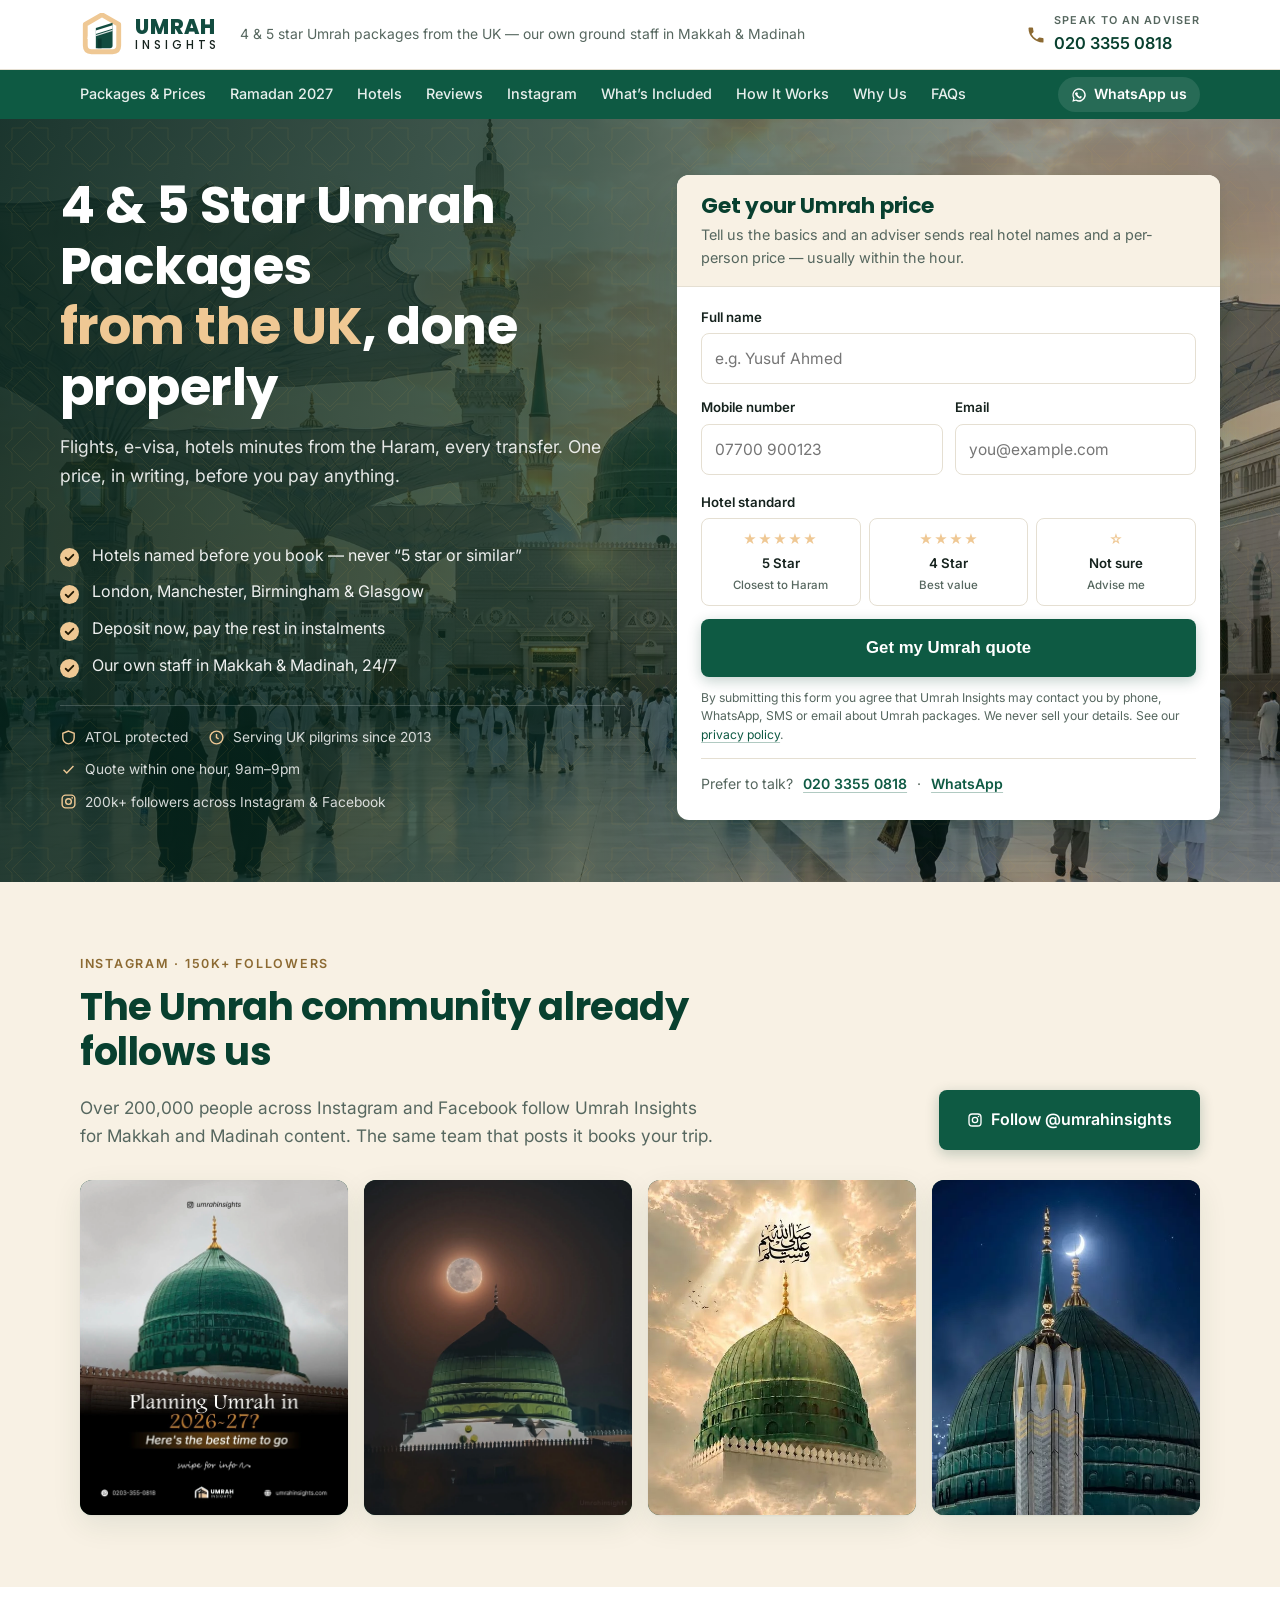
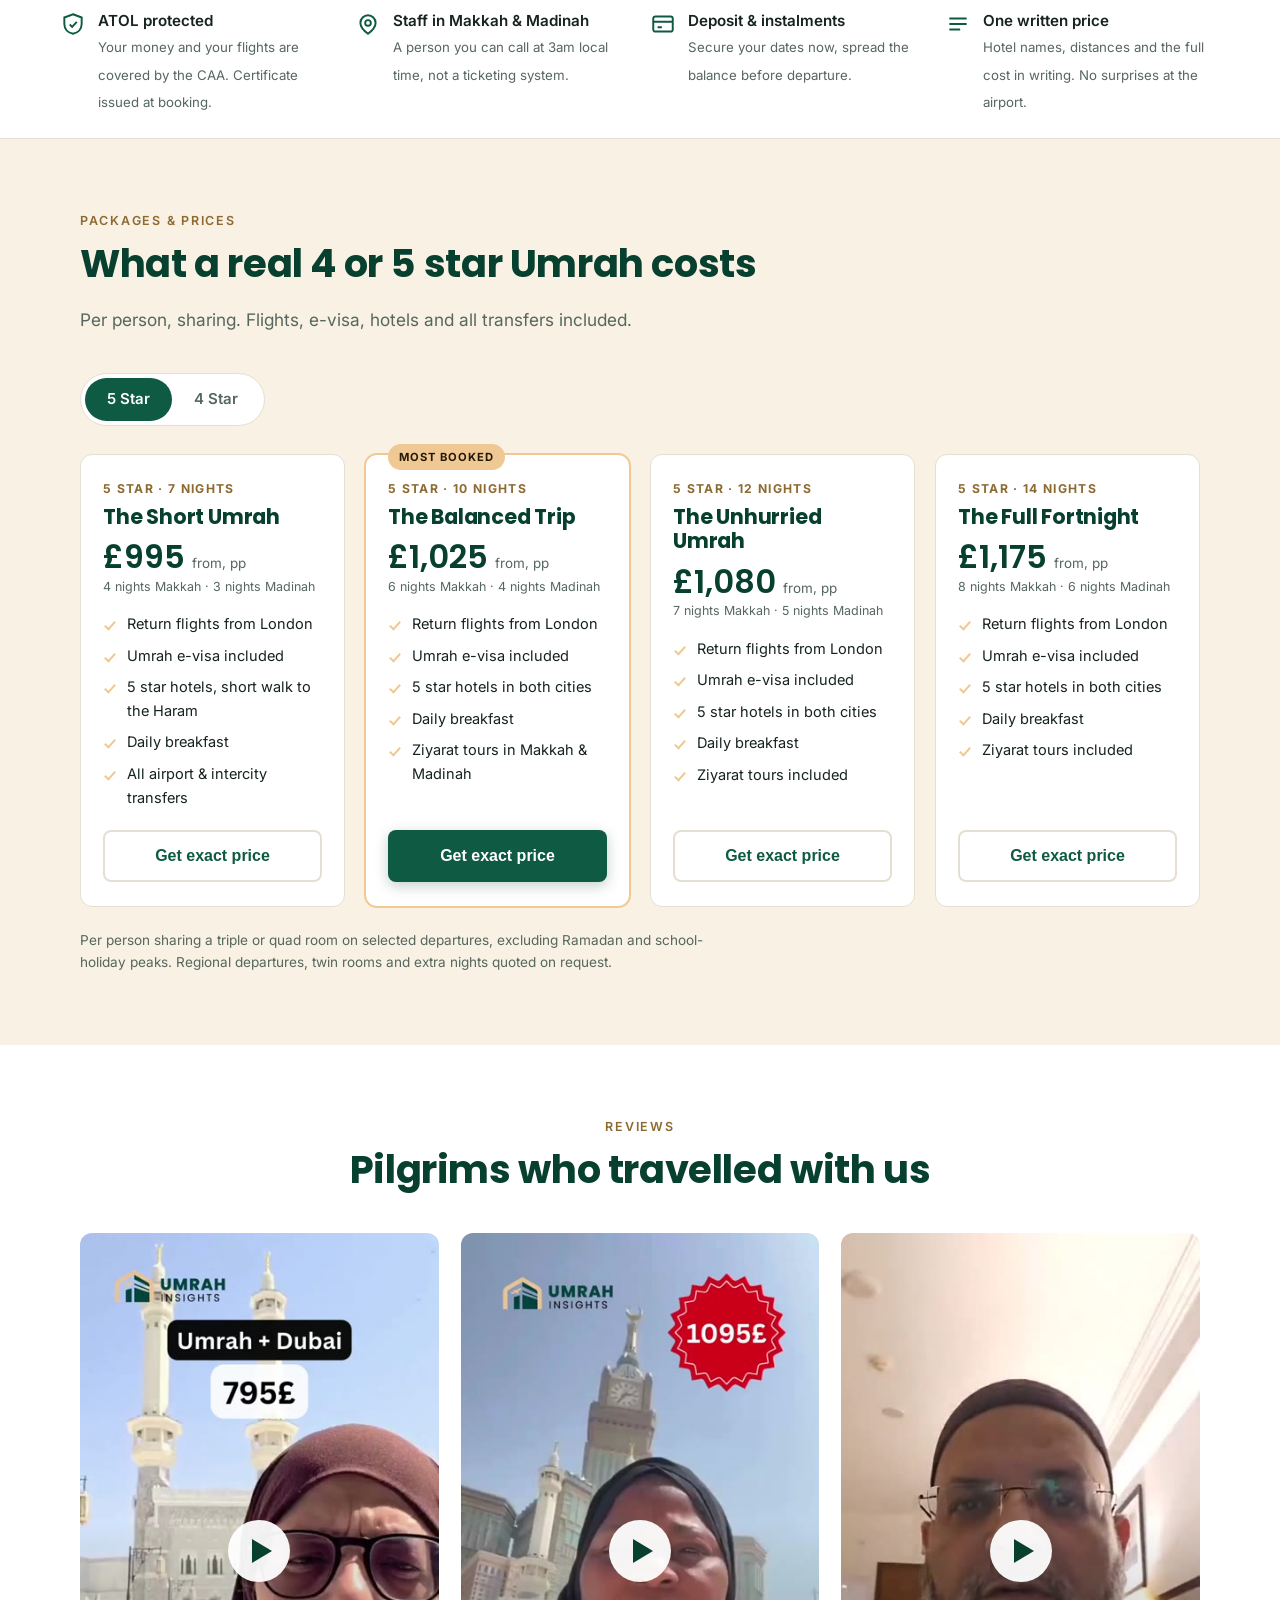
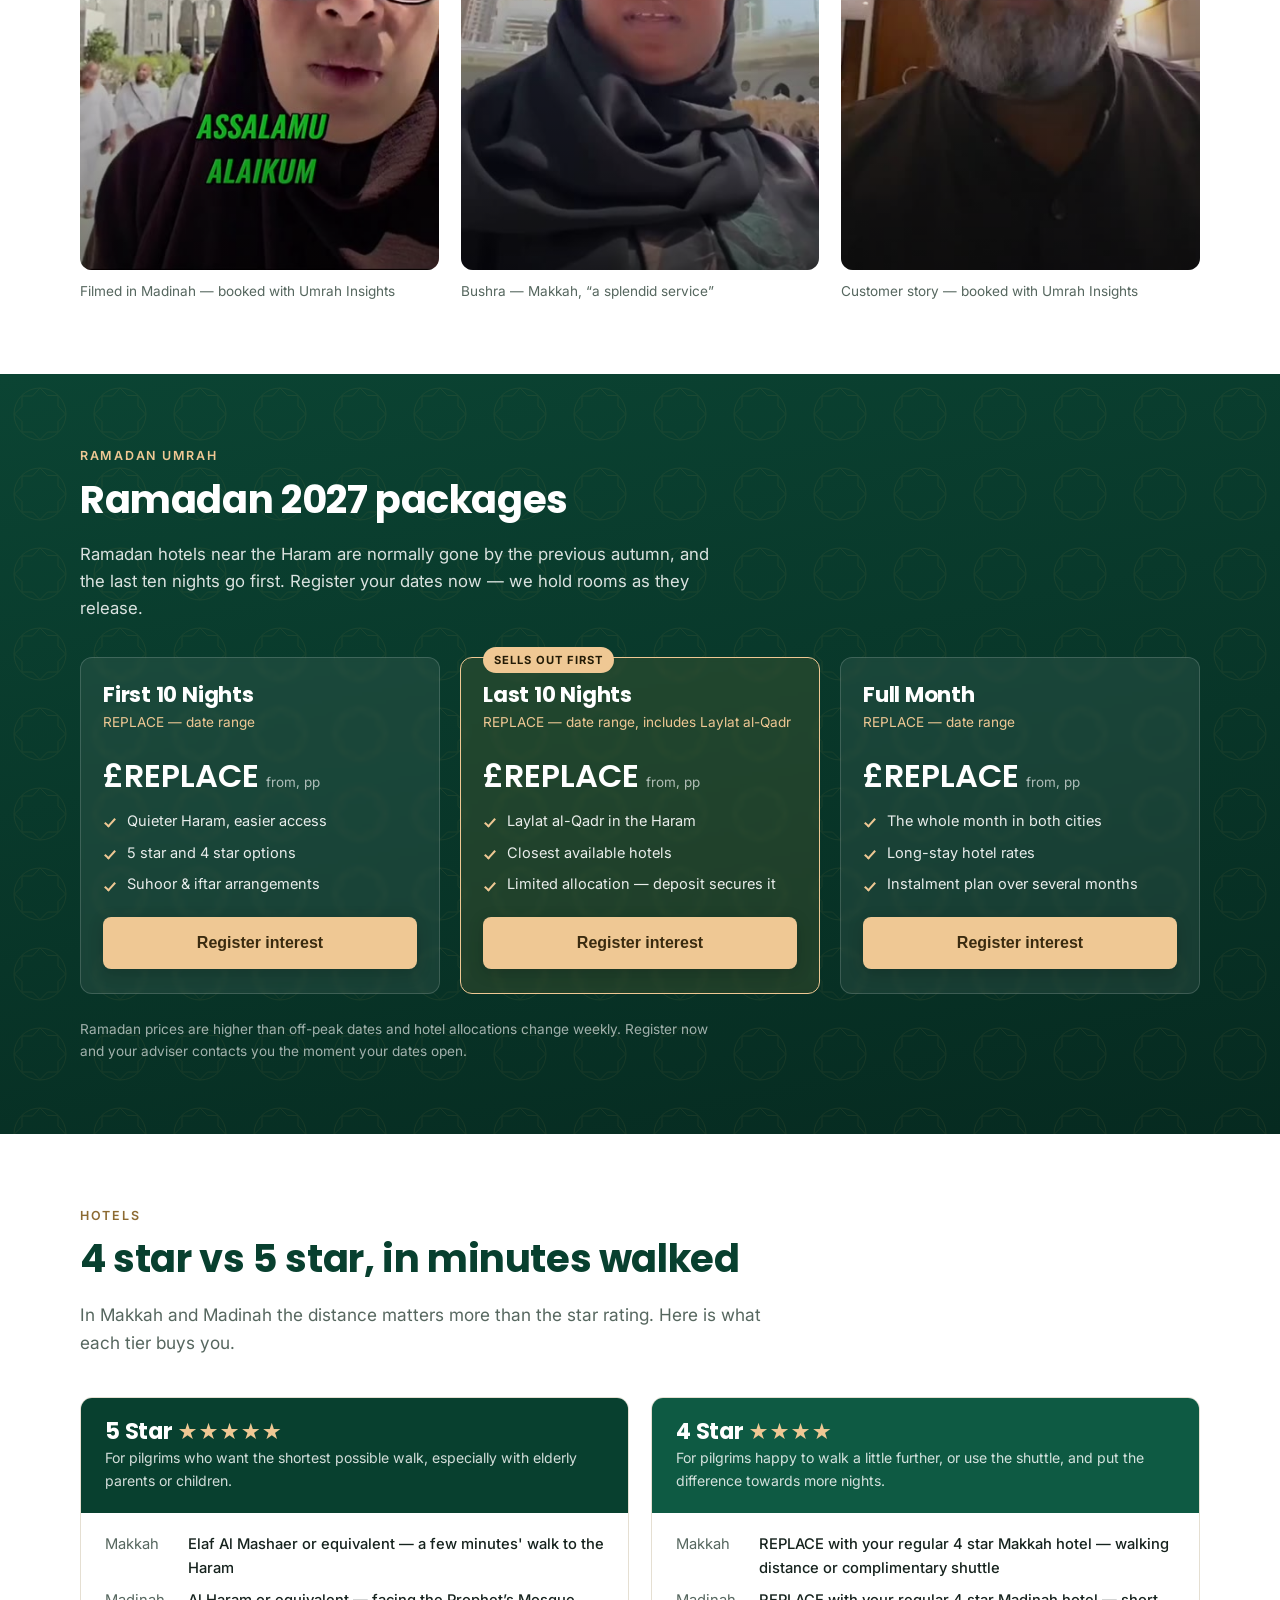
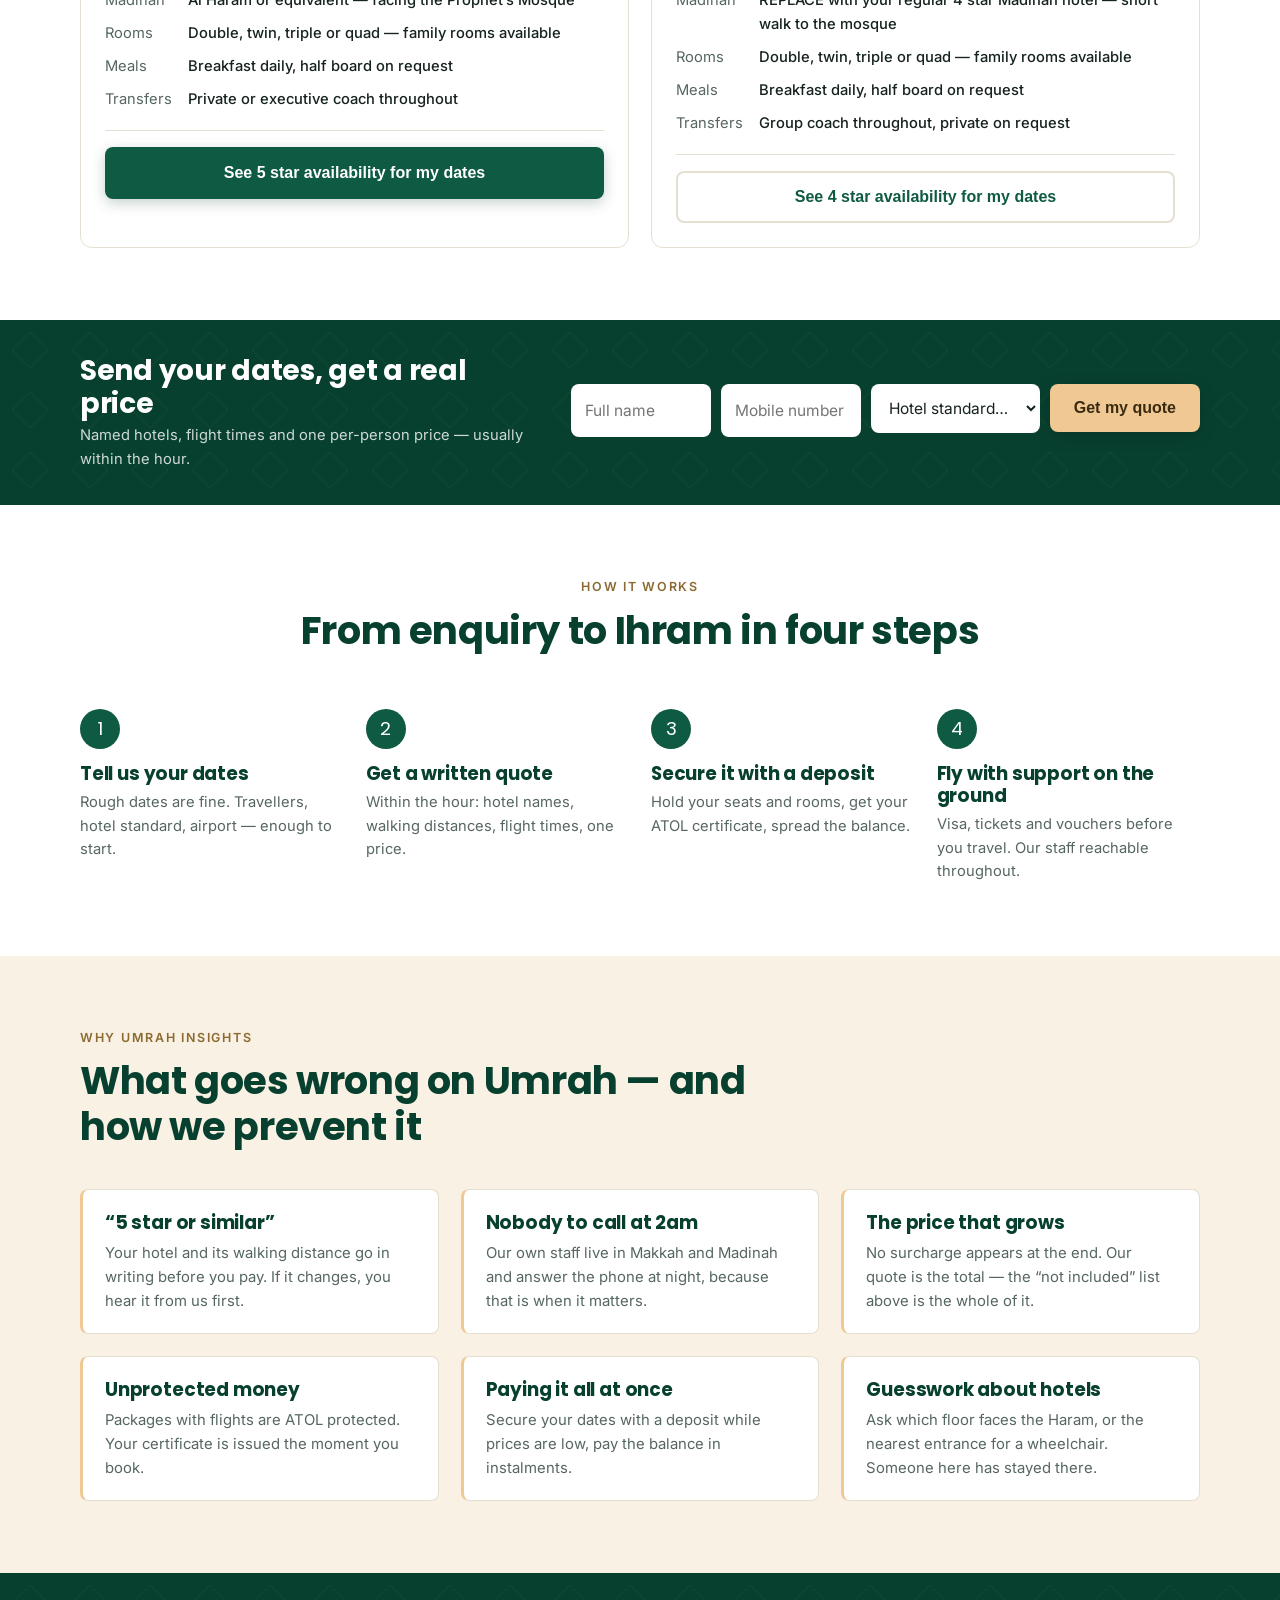
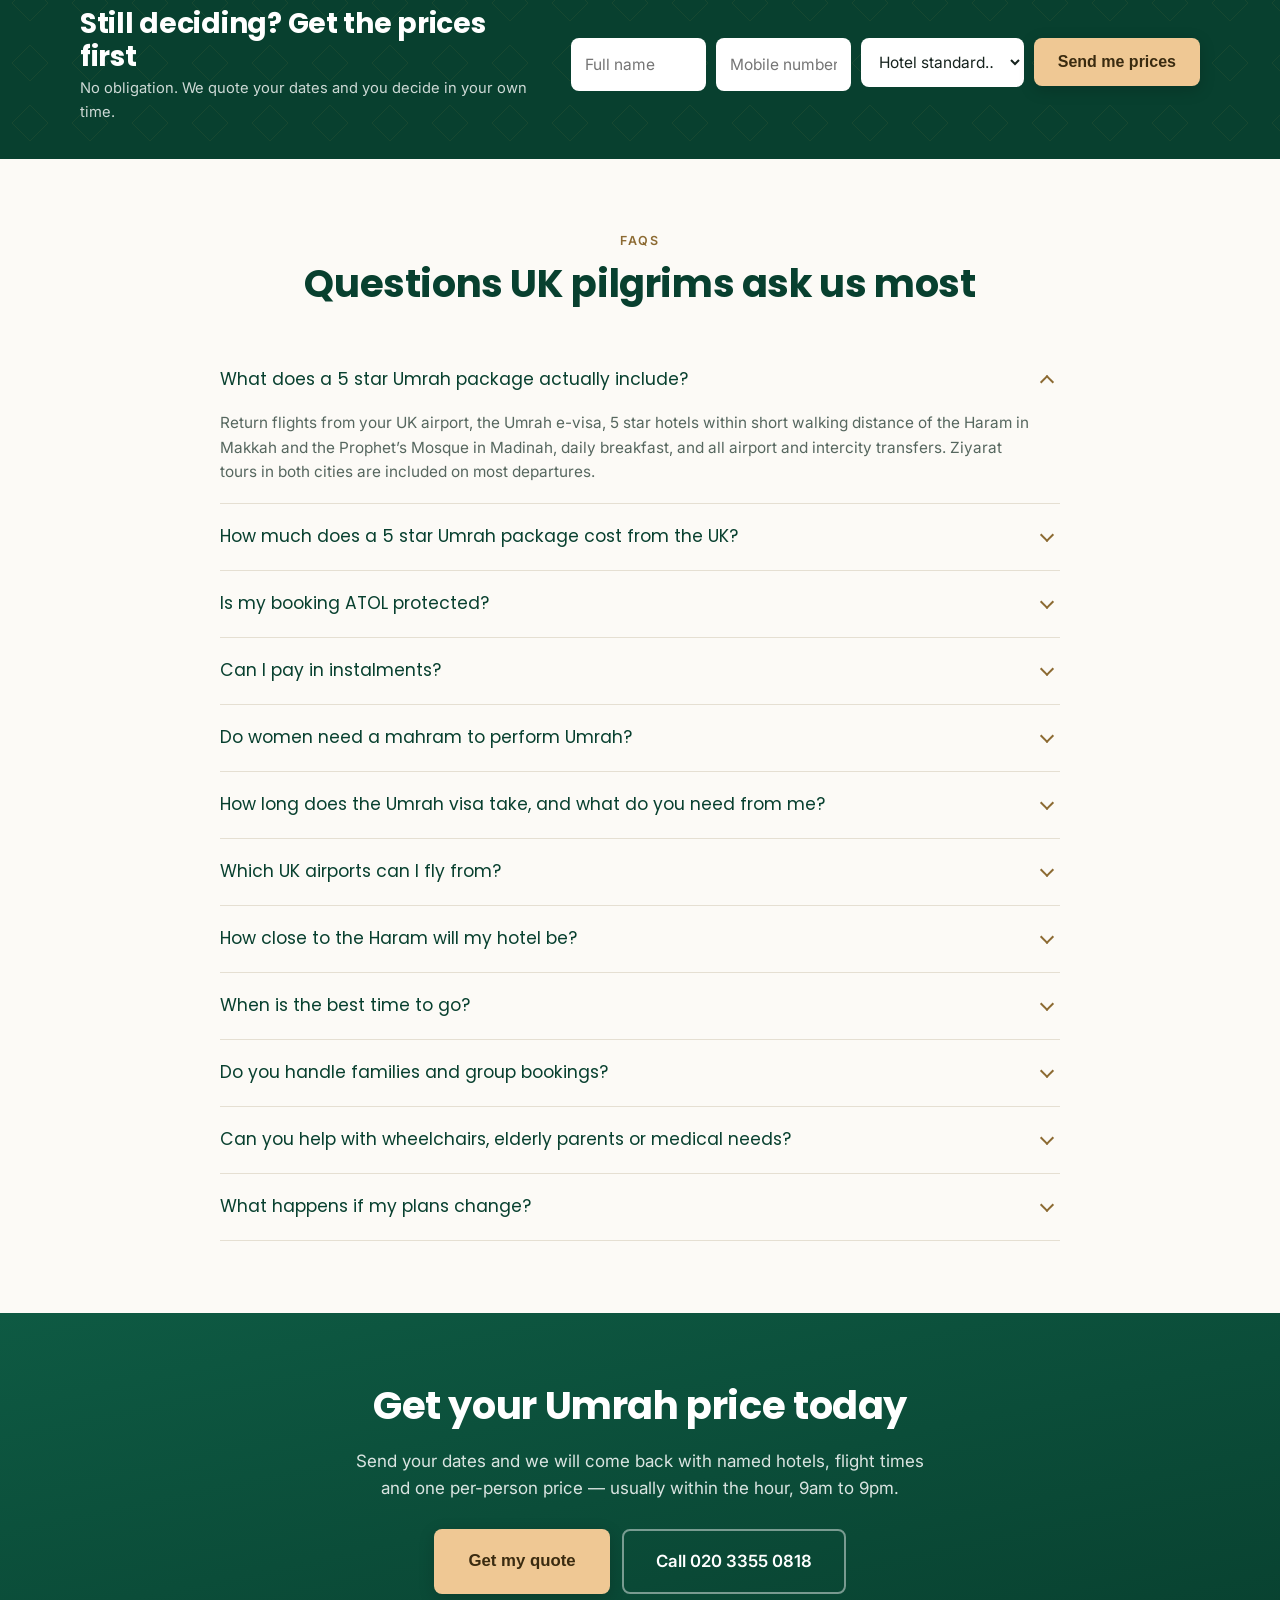
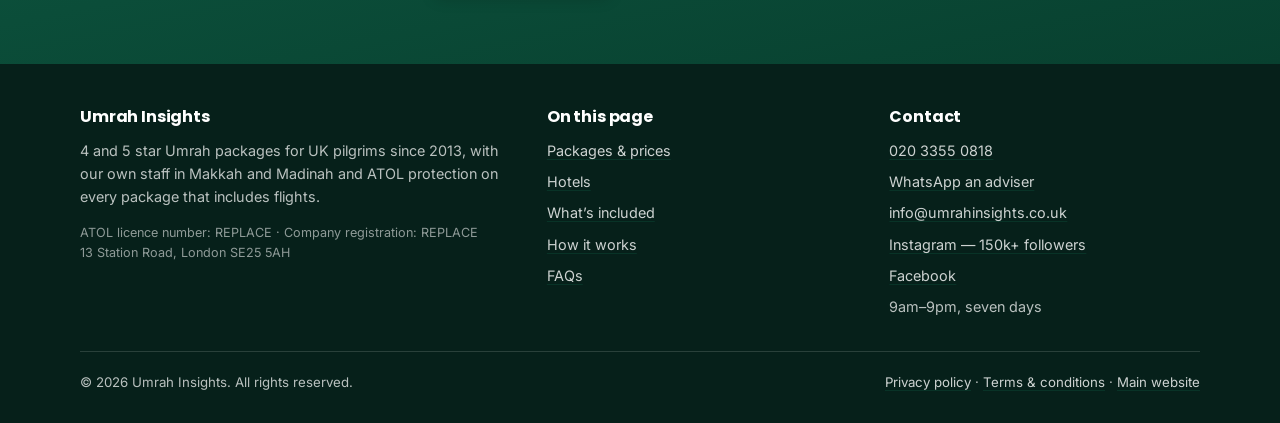
==== commit d12921ea: "Add masjid hero background, third video; drop reviews CTA panel - Hero background is now the wide Ma" ====
--- a/index.html
+++ b/index.html
@@ -470,18 +470,17 @@
         <figcaption>Bushra &mdash; Makkah, &ldquo;a splendid service&rdquo;</figcaption>
       </figure>
 
-      <!-- Third cell turns the empty column into a capture point rather
-           than dead space. -->
-      <div class="vids__cta">
-        <p class="vids__lead">Filmed by real pilgrims, at the Haram &mdash; not actors, not stock footage.</p>
-        <p class="vids__sub">Every one of them started with the same two-minute enquiry. Send your dates and
-        we will come back with named hotels and one per-person price.</p>
-        <button class="btn btn--primary btn--block" type="button" data-open-quote data-pkg="after videos">Get my Umrah quote</button>
-        <a class="vids__ig" href="https://www.instagram.com/umrahinsights" target="_blank" rel="noopener" data-track="instagram-videos">
-          <svg class="ic" viewBox="0 0 24 24" fill="none" stroke="currentColor" stroke-width="2" aria-hidden="true"><rect x="3" y="3" width="18" height="18" rx="5"/><circle cx="12" cy="12" r="4"/><circle cx="17.2" cy="6.8" r="1.2" fill="currentColor" stroke="none"/></svg>
-          More stories on Instagram
-        </a>
-      </div>
+      <figure class="vid">
+        <button class="vid__btn" type="button"
+                data-video="assets/video/story-3.mp4"
+                data-video-type="file"
+                data-video-title="Customer story about their Umrah trip">
+          <img class="vid__poster" src="assets/img/social/story-3-poster.jpg" alt="Umrah Insights customer talking about their trip" loading="lazy" width="405" height="720">
+          <span class="vid__play" aria-hidden="true"></span>
+          <span class="sr">Play customer story about their Umrah trip</span>
+        </button>
+        <figcaption>Customer story &mdash; booked with Umrah Insights</figcaption>
+      </figure>
     </div>
 
     </div>
--- a/assets/css/umrah.css
+++ b/assets/css/umrah.css
@@ -130,8 +130,8 @@
 /* Photo of the Haram behind a green wash that keeps the text readable.
    If the image file is missing the gradients above still stand alone. */
 .hero--photo{background:
-  linear-gradient(105deg, rgba(8,52,39,.95) 0%, rgba(8,52,39,.90) 40%, rgba(6,36,28,.50) 66%, rgba(6,32,25,.42) 100%),
-  url("../img/social/madinah-moon.webp") 62% 26%/cover no-repeat,
+  linear-gradient(100deg, rgba(6,36,28,.90) 0%, rgba(7,44,33,.72) 42%, rgba(6,34,26,.40) 72%, rgba(6,32,25,.34) 100%),
+  url("../img/social/masjid-nabawi-wide.webp") 50% 42%/cover no-repeat,
   linear-gradient(168deg, #0E5A43 0%, #08402F 100%)}
 /* Geometric eight-point-star lattice — a 40-byte data URI, not an image file */
 .hero::before{
@@ -335,16 +335,7 @@
    Facade pattern: each tile is just a poster image until it is
    clicked. A real YouTube embed pulls ~700KB per video and would
    undo the load speed this page depends on. */
-.vids{display:grid;grid-template-columns:repeat(2,minmax(0,1fr)) 1.15fr;gap:22px;align-items:stretch}
-/* Third cell: copy + CTA, so two videos fill the row instead of
-   floating in a half-empty grid. */
-.vids__cta{display:flex;flex-direction:column;justify-content:center;gap:6px;
-  background:var(--sand);border:1px solid var(--line);border-radius:var(--radius);padding:26px 24px}
-.vids__lead{font-family:var(--font-head);font-weight:700;font-size:1.18rem;color:var(--green-dk);margin:0 0 6px;line-height:1.3}
-.vids__sub{font-size:.92rem;color:var(--muted);margin:0 0 18px}
-.vids__ig{display:inline-flex;align-items:center;justify-content:center;gap:8px;margin-top:12px;
-  font-size:.88rem;font-weight:600;text-decoration:none;color:var(--green)}
-.vids__ig .ic{width:18px;height:18px}
+.vids{display:grid;grid-template-columns:repeat(3,minmax(0,1fr));gap:22px;align-items:stretch}
 .vid{margin:0}
 .vid__btn{
   display:block;width:100%;aspect-ratio:9/16;padding:0;border:0;cursor:pointer;position:relative;
@@ -463,14 +454,13 @@
   .ram__head{grid-template-columns:1fr}
   .ram__img{width:100%;max-width:280px}
   .vids{grid-template-columns:1fr 1fr}
-  .vids__cta{grid-column:1/-1;padding:22px}
   .ig__grid{grid-template-columns:1fr 1fr}
   .ig__head{align-items:flex-start}
   /* The social photos are portrait, so on phones the hero shows far more
      of the image and the wash lightens to let it read. */
   .hero--photo{background:
-    linear-gradient(180deg, rgba(8,52,39,.55) 0%, rgba(7,44,33,.74) 46%, rgba(6,32,25,.94) 100%),
-    url("../img/social/madinah-moon.webp") center 18%/cover no-repeat,
+    linear-gradient(180deg, rgba(8,52,39,.62) 0%, rgba(7,44,33,.78) 46%, rgba(6,32,25,.95) 100%),
+    url("../img/social/masjid-nabawi-wide.webp") center 38%/cover no-repeat,
     linear-gradient(168deg, #0E5A43 0%, #08402F 100%)}
 
   /* Headline → form → proof points: the enquiry form sits in the first
